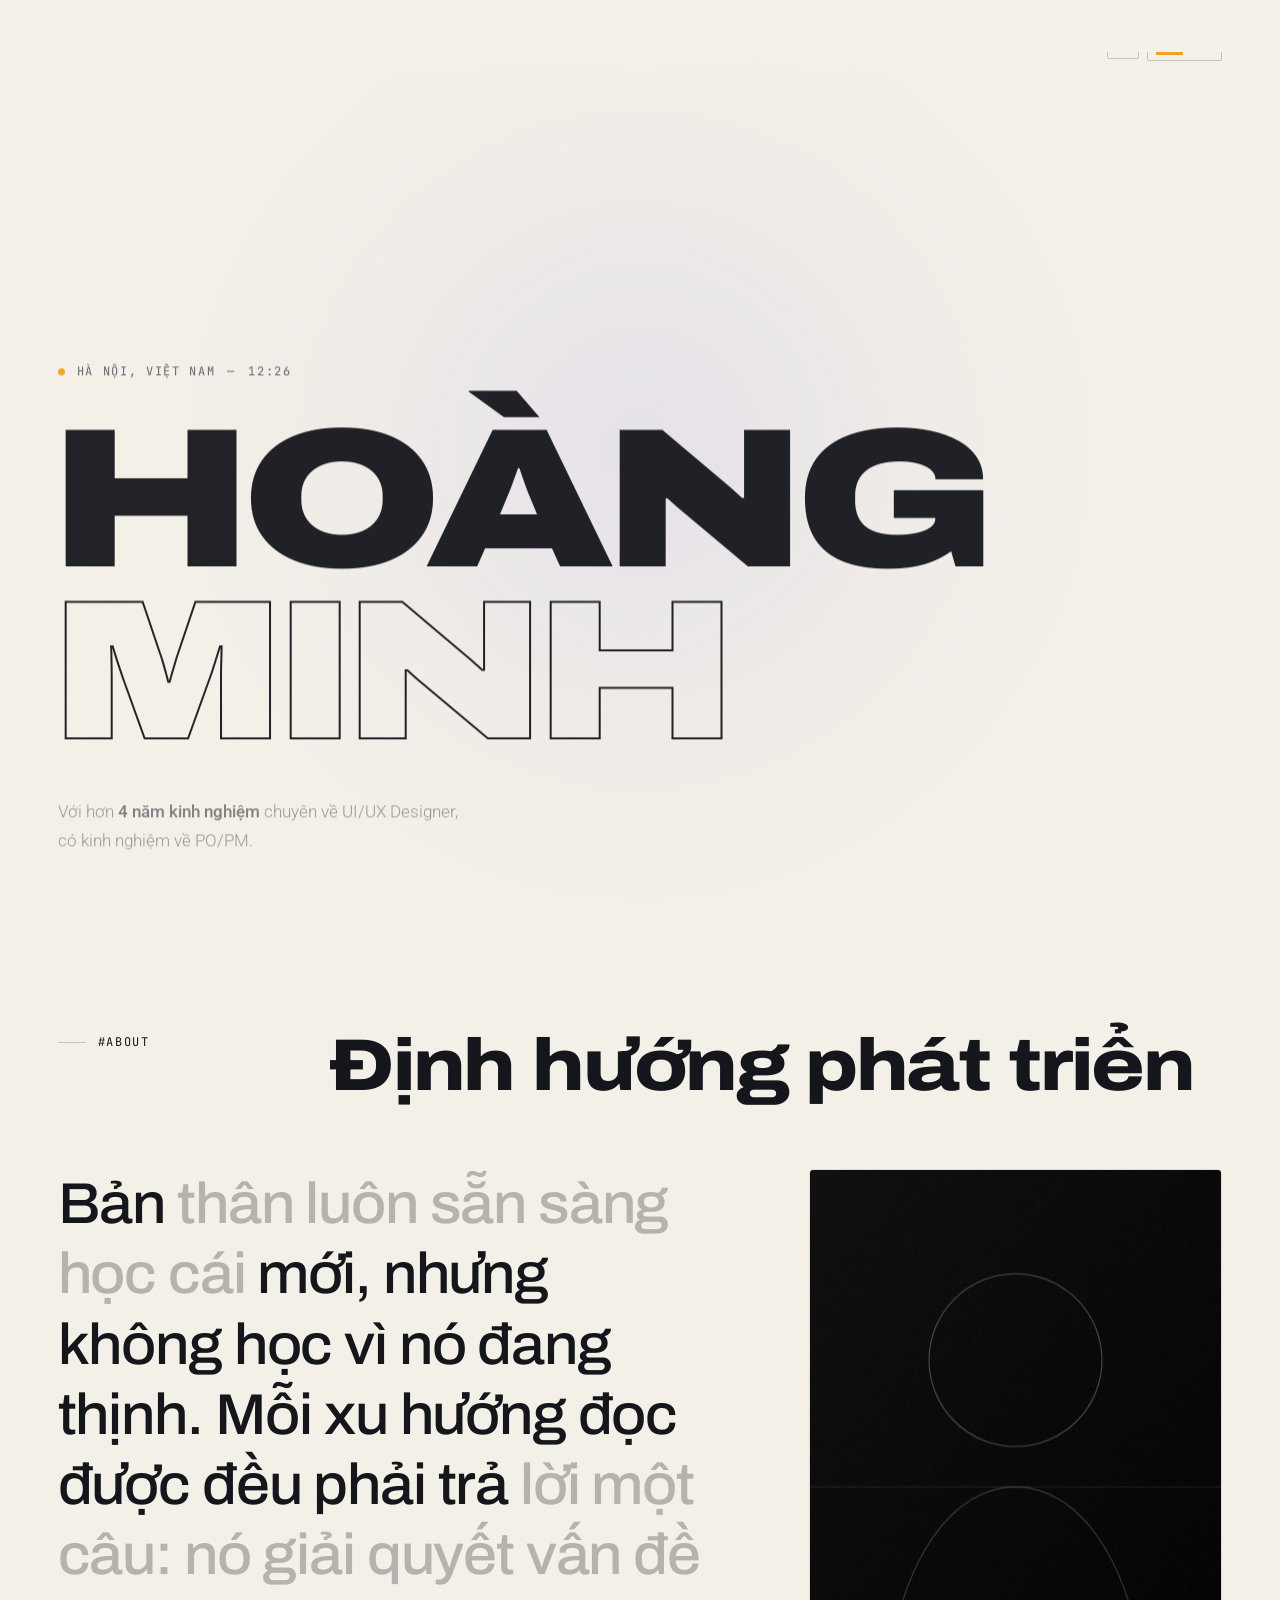
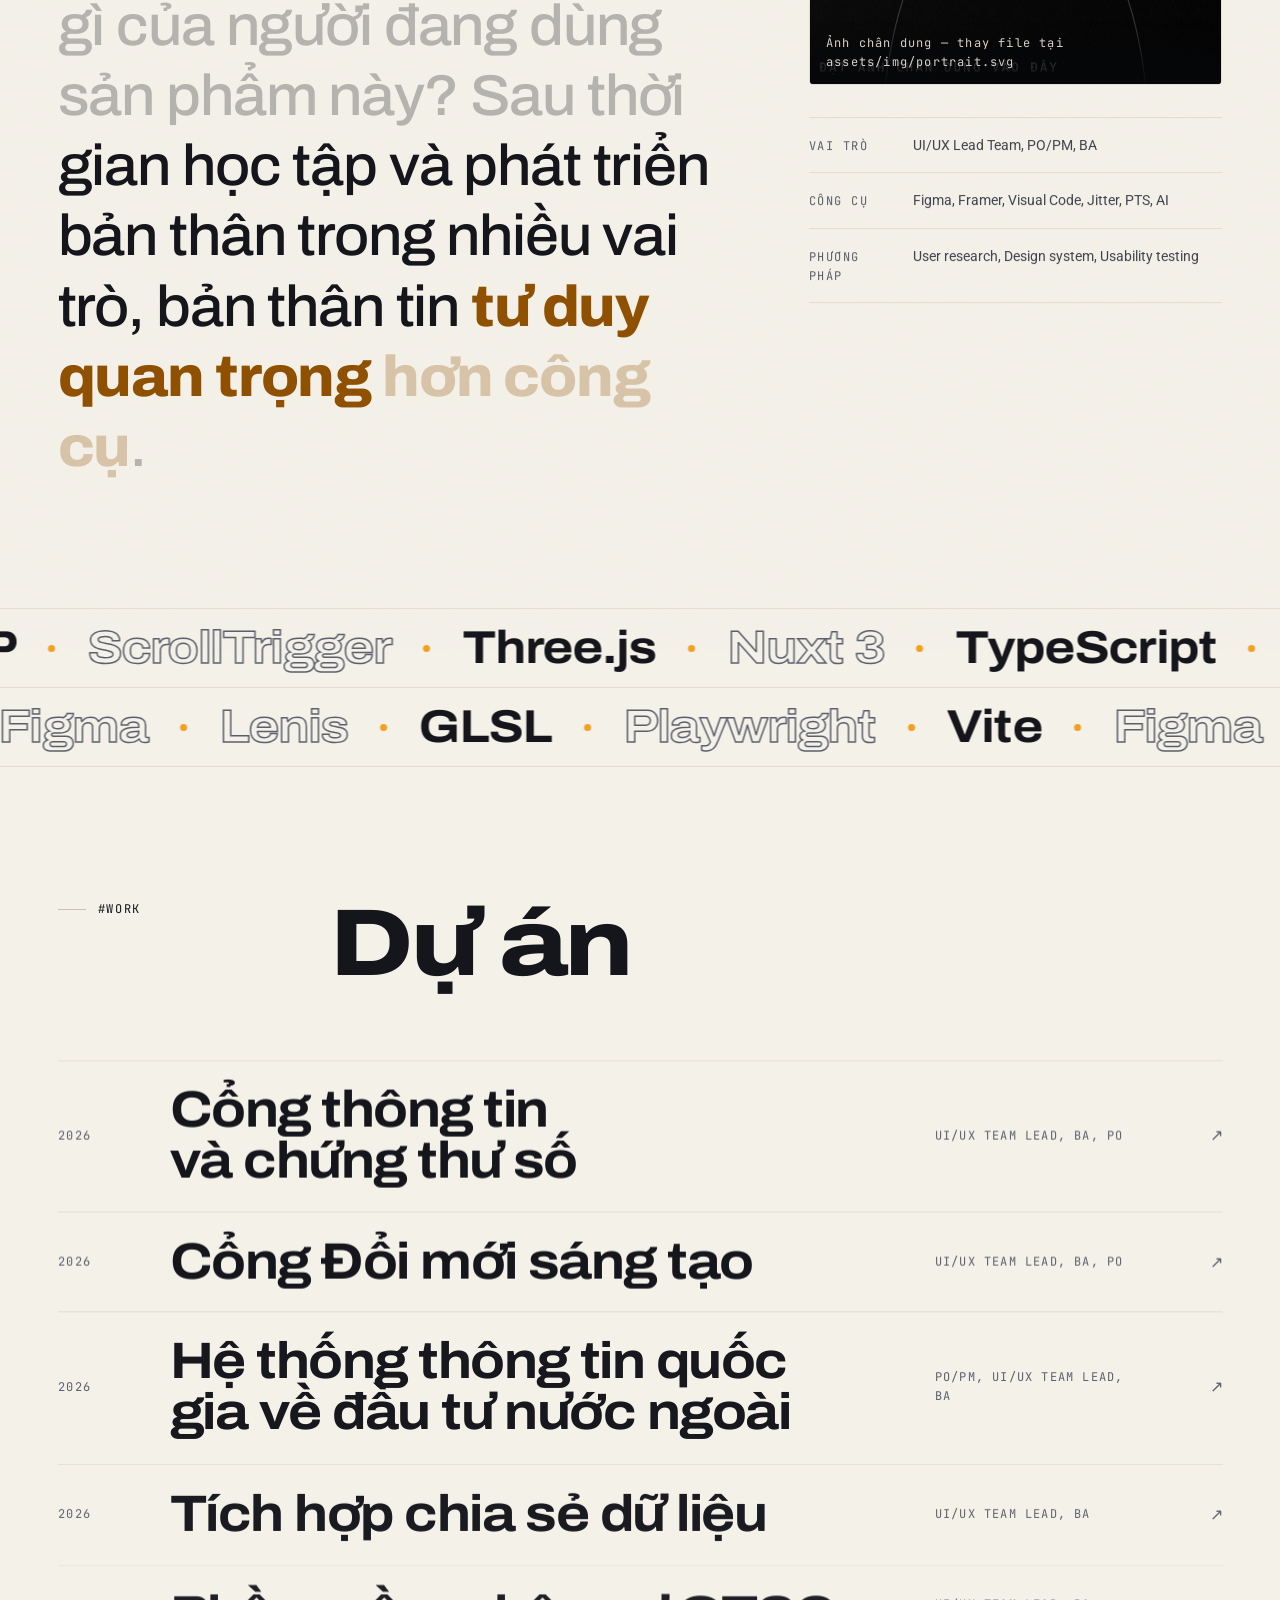
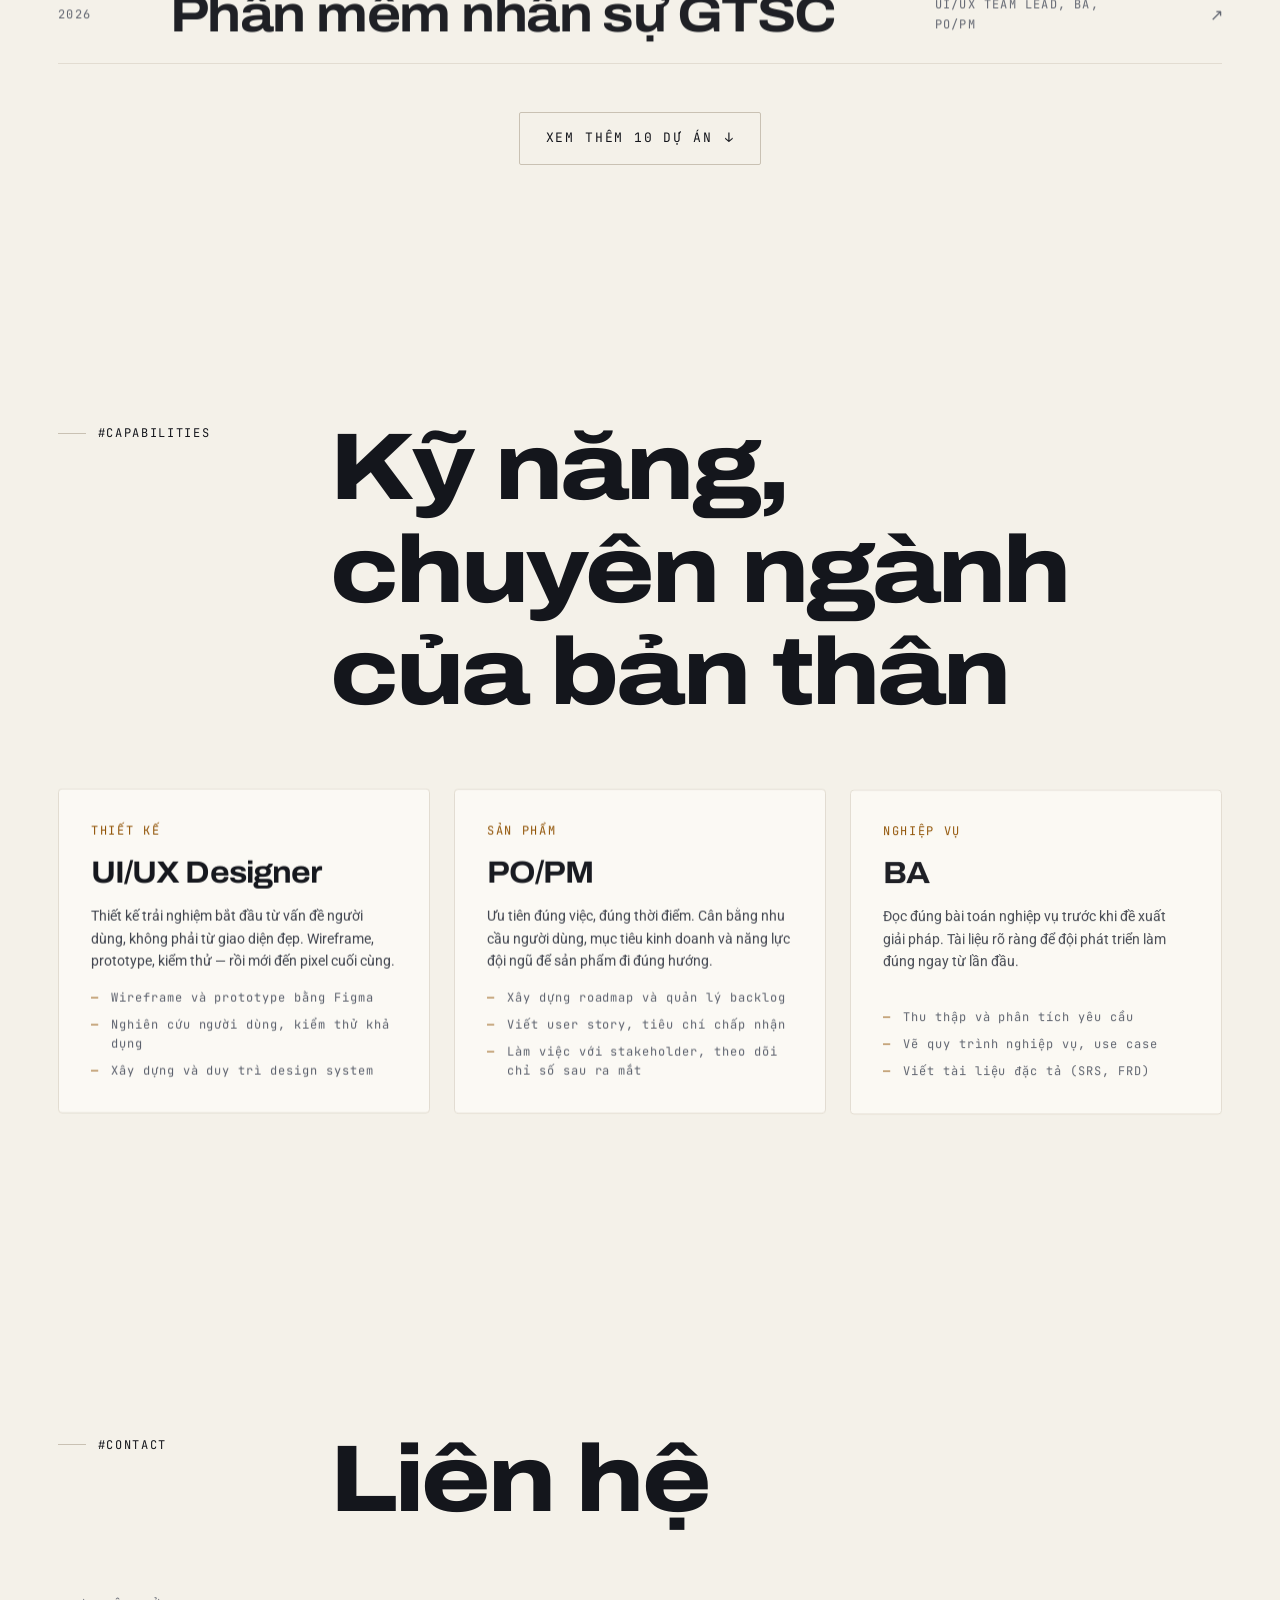
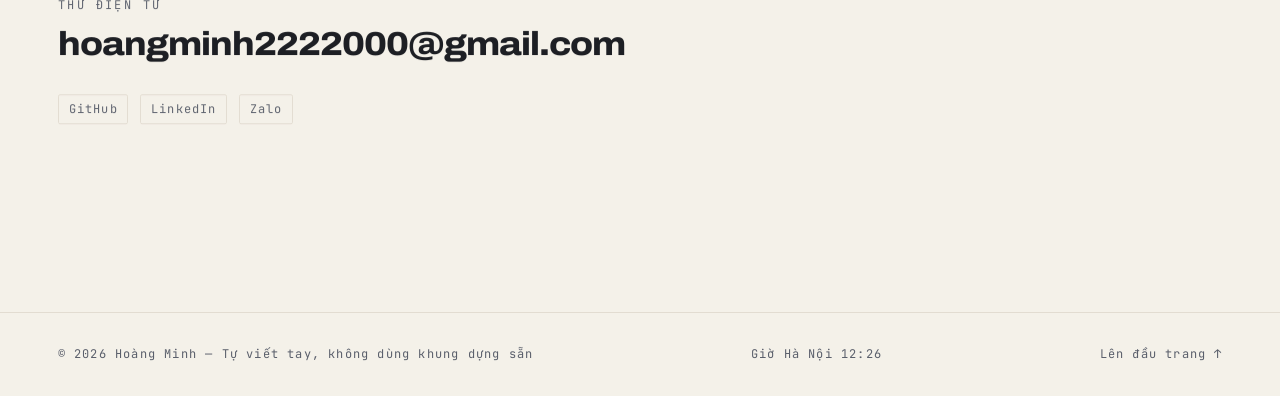
==== index.html @ 8e8d637f "Portfolio tĩnh: HTML, CSS, JS thuần, hai giao diện sáng/tối, VI/EN - Tăng tương phản chữ phụ (cả hai" ====
<!DOCTYPE html>
<html lang="vi" class="no-js">
<head>
<meta charset="utf-8">
<meta name="viewport" content="width=device-width, initial-scale=1">
<title>Hoàng Minh — Lập trình viên giao diện, chuyên chuyển động web</title>
<meta name="description" content="Tôi dựng lại những website từng đoạt giải và bắt chúng giữ 60 khung hình mỗi giây. Hà Nội, làm việc từ xa.">
<meta name="author" content="Hoàng Minh">
<meta name="theme-color" content="#06070a">

<!-- Đặt giao diện TRƯỚC khi trình duyệt vẽ khung hình đầu tiên. Đoạn này phải
     nằm inline trong <head>: để nó xuống cuối <body> cùng các module khác thì
     trang đã kịp vẽ nền đen rồi mới nhảy sang nền sáng, loé một cái rất khó
     chịu. Logic đầy đủ nằm ở js/modules/theme.js, đây chỉ là bản rút gọn. -->
<script>
(function () {
  var theme = "dark";
  try {
    var saved = localStorage.getItem("pf-theme");
    if (saved === "light" || saved === "dark") {
      theme = saved;
    } else if (matchMedia("(prefers-color-scheme: light)").matches) {
      theme = "light";
    }
  } catch (err) { /* ẩn danh hoặc file:// — cứ để tối */ }
  document.documentElement.setAttribute("data-theme", theme);
  var meta = document.querySelector('meta[name="theme-color"]');
  if (meta) meta.setAttribute("content", theme === "light" ? "#f4f1e9" : "#06070a");
})();
</script>

<!-- Thẻ chia sẻ: quyết định trang trông thế nào khi gửi qua Zalo, LinkedIn, Slack -->
<meta property="og:type" content="website">
<meta property="og:title" content="Hoàng Minh — Lập trình viên giao diện">
<meta property="og:description" content="Dựng lại những website từng đoạt giải, rồi bắt chúng giữ 60 khung hình mỗi giây.">
<meta property="og:image" content="assets/img/og-cover.svg">
<meta name="twitter:card" content="summary_large_image">

<link rel="icon" href="data:image/svg+xml,%3Csvg xmlns='http://www.w3.org/2000/svg' viewBox='0 0 32 32'%3E%3Crect width='32' height='32' fill='%2306070a'/%3E%3Ctext x='16' y='23' font-family='Arial' font-size='20' font-weight='bold' fill='%23ffb23a' text-anchor='middle'%3EM%3C/text%3E%3C/svg%3E">

<!-- Font nạp trước CSS để chữ không nhảy dáng giữa chừng -->
<link rel="stylesheet" href="assets/fonts/fonts.css">
<link rel="stylesheet" href="css/tokens.css">
<link rel="stylesheet" href="css/base.css">
<link rel="stylesheet" href="css/layout.css">
<link rel="stylesheet" href="css/components.css">
<link rel="stylesheet" href="css/sections.css">
<link rel="stylesheet" href="css/responsive.css">

<script type="application/ld+json">
{
  "@context": "https://schema.org",
  "@type": "Person",
  "name": "Hoàng Minh",
  "jobTitle": "Frontend Developer",
  "email": "mailto:hoangminh2222000@gmail.com",
  "address": { "@type": "PostalAddress", "addressLocality": "Hà Nội", "addressCountry": "VN" },
  "knowsAbout": ["GSAP", "ScrollTrigger", "WebGL", "Three.js", "Nuxt", "Vue", "Playwright"]
}
</script>
</head>

<body class="is-loading">

<a class="skip-link" href="#main">Bỏ qua phần đầu, tới nội dung chính</a>

<!-- Hạt phim phủ toàn trang, thuần trang trí -->
<div class="grain" aria-hidden="true"></div>

<!-- Màn mở đầu; JS gỡ bỏ khi tải xong -->
<div class="preloader">
  <div class="preloader__name">
    <span>HOÀNG</span>
    <span>MINH</span>
  </div>
  <div class="preloader__count">000</div>
  <div class="preloader__bar"><i></i></div>
</div>

<!-- Màn đen dùng khi chuyển sang trang case study -->
<div class="page-transition" aria-hidden="true"></div>

<!-- Con trỏ tuỳ biến; JS gỡ bỏ trên thiết bị cảm ứng -->
<div class="cursor" aria-hidden="true">
  <div class="cursor__dot"></div>
  <div class="cursor__ring"><span class="cursor__label"></span></div>
</div>

<header class="nav">
  <a class="nav__mark" href="index.html" aria-label="Về đầu trang">HM<b>.</b></a>

  <nav class="nav__links" aria-label="Mục chính">
    <a class="nav__link" href="#work" data-scroll-to="#work" data-i18n="nav.work">Dự án</a>
    <a class="nav__link" href="#about" data-scroll-to="#about" data-i18n="nav.about">Giới thiệu</a>
    <a class="nav__link" href="#capabilities" data-scroll-to="#capabilities" data-i18n="nav.cap">Năng lực</a>
    <a class="nav__link" href="#contact" data-scroll-to="#contact" data-i18n="nav.contact">Liên hệ</a>
  </nav>

  <div class="nav__tools">
    <button class="theme" type="button" data-theme-toggle aria-label="Chuyển sang giao diện sáng" title="Chuyển sang giao diện sáng">
      <svg class="theme__sun" viewBox="0 0 24 24" aria-hidden="true" focusable="false">
        <circle cx="12" cy="12" r="4.2"/>
        <path d="M12 2.4v2.4M12 19.2v2.4M4.2 4.2l1.7 1.7M18.1 18.1l1.7 1.7M2.4 12h2.4M19.2 12h2.4M4.2 19.8l1.7-1.7M18.1 5.9l1.7-1.7"/>
      </svg>
      <svg class="theme__moon" viewBox="0 0 24 24" aria-hidden="true" focusable="false">
        <path d="M20.5 14.4A8.6 8.6 0 0 1 9.6 3.5a8.6 8.6 0 1 0 10.9 10.9z"/>
      </svg>
    </button>

    <div class="lang" role="group" data-i18n-attr="aria-label:nav.langLabel" aria-label="Chọn ngôn ngữ">
      <button class="lang__btn" type="button" data-lang="vi" aria-pressed="true">VI</button>
      <button class="lang__btn" type="button" data-lang="en" aria-pressed="false">EN</button>
    </div>
  </div>
</header>


<main id="main">

  <!-- ====================================================== HERO ====== -->
  <section id="hero" class="hero">
    <div class="hero__glow" aria-hidden="true"></div>

    <div class="shell hero__inner">
      <p class="hero__meta mono">
        <span class="hero__pulse" aria-hidden="true"></span>
        <span data-i18n="hero.where">Hà Nội, Việt Nam</span>
        <span aria-hidden="true">—</span>
        <span data-clock>--:--</span>
      </p>

      <h1 class="hero__title">
        <span class="hero__line"><span data-i18n="hero.name1">HOÀNG</span></span>
        <span class="hero__line"><span class="hero__outline" data-i18n="hero.name2">MINH</span></span>
      </h1>

      <p class="hero__lead lead" data-hero-in data-i18n-html="hero.lead">
        Với hơn <strong>4 năm kinh nghiệm</strong> chuyên về UI/UX Designer, có kinh nghiệm về PO/PM.
      </p>
    </div>
  </section>

  <!-- ===================================================== ABOUT ====== -->
  <section id="about" class="section">
    <div class="shell">
      <div class="section-head">
        <p class="section-head__label mono" data-i18n="about.label">#about</p>
        <div class="section-head__col">
          <h2 class="section-head__title section-head__title--oneline u-wide" data-i18n="about.title">Định hướng phát triển</h2>
        </div>
      </div>

      <div class="about__grid">
        <p class="manifesto" data-i18n-html="about.manifesto">
          Bản thân luôn sẵn sàng học cái mới, nhưng không học vì nó đang thịnh. Mỗi xu hướng đọc được đều phải trả lời một câu: nó giải quyết vấn đề gì của người đang dùng sản phẩm này? Sau thời gian học tập và phát triển bản thân trong nhiều vai trò, bản thân tin <b>tư duy quan trọng hơn công cụ</b>.
        </p>

        <div class="about__aside">
          <figure class="portrait" data-reveal>
            <img src="assets/img/portrait.svg" alt="" width="800" height="1000" loading="lazy">
            <figcaption class="portrait__cap" data-i18n="about.cap">Ảnh chân dung — thay file tại assets/img/portrait.svg</figcaption>
          </figure>

          <div class="notes" data-reveal>
            <div class="notes__row">
              <span class="notes__k" data-i18n="about.k1">Vai trò</span>
              <span class="notes__v" data-i18n="about.v1">UI/UX Lead Team, PO/PM, BA</span>
            </div>
            <div class="notes__row">
              <span class="notes__k" data-i18n="about.k2">Công cụ</span>
              <span class="notes__v" data-i18n="about.v2">Figma, Framer, Visual Code, Jitter, PTS, AI</span>
            </div>
            <div class="notes__row">
              <span class="notes__k" data-i18n="about.k3">Phương pháp</span>
              <span class="notes__v" data-i18n="about.v3">User research, Design system, Usability testing</span>
            </div>
          </div>
        </div>
      </div>
    </div>
  </section>

  <!-- =================================================== MARQUEE ====== -->
  <!-- Tốc độ dải chữ đọc từ vận tốc cuộn: trang tự chứng minh thay vì tự khen -->
  <section id="stack" class="section section--flush" aria-label="Công nghệ sử dụng">
    <div class="marquee">
      <div class="marquee__track" data-dir="right">
        <div class="marquee__group">
          <span class="marquee__item">GSAP</span>
          <span class="marquee__dot"></span>
          <span class="marquee__item marquee__item--ghost">ScrollTrigger</span>
          <span class="marquee__dot"></span>
          <span class="marquee__item">Three.js</span>
          <span class="marquee__dot"></span>
          <span class="marquee__item marquee__item--ghost">Nuxt 3</span>
          <span class="marquee__dot"></span>
          <span class="marquee__item">TypeScript</span>
          <span class="marquee__dot"></span>
        </div>
      </div>
    </div>
    <div class="marquee">
      <div class="marquee__track" data-dir="left">
        <div class="marquee__group">
          <span class="marquee__item marquee__item--ghost">Lenis</span>
          <span class="marquee__dot"></span>
          <span class="marquee__item">GLSL</span>
          <span class="marquee__dot"></span>
          <span class="marquee__item marquee__item--ghost">Playwright</span>
          <span class="marquee__dot"></span>
          <span class="marquee__item">Vite</span>
          <span class="marquee__dot"></span>
          <span class="marquee__item marquee__item--ghost">Figma</span>
          <span class="marquee__dot"></span>
        </div>
      </div>
    </div>
  </section>

  <!-- ====================================================== WORK ====== -->
  <section id="work" class="section work">
    <div class="shell">
      <div class="section-head">
        <p class="section-head__label mono" data-i18n="work.label">#work</p>
        <div>
          <h2 class="section-head__title u-wide" data-i18n="work.title">Dự án</h2>
        </div>
      </div>

      <!-- Các hàng do js/modules/work.js dựng từ js/data/projects.js -->
      <div class="work__list"></div>

      <!-- Nhãn và số đếm do work.js điền, vì chúng phụ thuộc số dự án thật.
           Nút mang thuộc tính hidden sẵn: không có JS thì mọi hàng đều hiện
           và nút này không có việc gì để làm. -->
      <div class="work__actions">
        <button class="btn work__more" type="button" data-magnetic="0.25" aria-expanded="false" hidden>
          <span class="work__more-label"></span>
          <span class="btn__arrow" aria-hidden="true">↓</span>
        </button>
      </div>
    </div>
  </section>

  <!-- Ảnh xem trước bám con trỏ; nằm ngoài luồng bố cục vì dùng position fixed -->
  <div class="work__preview" aria-hidden="true"><img alt="" width="1600" height="1000"></div>

  <!-- ============================================== CAPABILITIES ====== -->
  <section id="capabilities" class="section">
    <div class="shell">
      <div class="section-head">
        <p class="section-head__label mono" data-i18n="cap.label">#capabilities</p>
        <div>
          <h2 class="section-head__title u-wide" data-i18n="cap.title">Kỹ năng, chuyên ngành của bản thân</h2>
        </div>
      </div>

      <div class="grid grid--3">
        <article class="cap" data-reveal>
          <p class="cap__k" data-i18n="cap.k1">Thiết kế</p>
          <h3 class="cap__title" data-i18n="cap.t1">UI/UX Designer</h3>
          <p class="cap__body" data-i18n="cap.b1">Thiết kế trải nghiệm bắt đầu từ vấn đề người dùng, không phải từ giao diện đẹp. Wireframe, prototype, kiểm thử — rồi mới đến pixel cuối cùng.</p>
          <ul class="cap__list">
            <li data-i18n="cap.l1a">Wireframe và prototype bằng Figma</li>
            <li data-i18n="cap.l1b">Nghiên cứu người dùng, kiểm thử khả dụng</li>
            <li data-i18n="cap.l1c">Xây dựng và duy trì design system</li>
          </ul>
        </article>

        <article class="cap" data-reveal>
          <p class="cap__k" data-i18n="cap.k2">Sản phẩm</p>
          <h3 class="cap__title" data-i18n="cap.t2">PO/PM</h3>
          <p class="cap__body" data-i18n="cap.b2">Ưu tiên đúng việc, đúng thời điểm. Cân bằng nhu cầu người dùng, mục tiêu kinh doanh và năng lực đội ngũ để sản phẩm đi đúng hướng.</p>
          <ul class="cap__list">
            <li data-i18n="cap.l2a">Xây dựng roadmap và quản lý backlog</li>
            <li data-i18n="cap.l2b">Viết user story, tiêu chí chấp nhận</li>
            <li data-i18n="cap.l2c">Làm việc với stakeholder, theo dõi chỉ số sau ra mắt</li>
          </ul>
        </article>

        <article class="cap" data-reveal>
          <p class="cap__k" data-i18n="cap.k3">Nghiệp vụ</p>
          <h3 class="cap__title" data-i18n="cap.t3">BA</h3>
          <p class="cap__body" data-i18n="cap.b3">Đọc đúng bài toán nghiệp vụ trước khi đề xuất giải pháp. Tài liệu rõ ràng để đội phát triển làm đúng ngay từ lần đầu.</p>
          <ul class="cap__list">
            <li data-i18n="cap.l3a">Thu thập và phân tích yêu cầu</li>
            <li data-i18n="cap.l3b">Vẽ quy trình nghiệp vụ, use case</li>
            <li data-i18n="cap.l3c">Viết tài liệu đặc tả (SRS, FRD)</li>
          </ul>
        </article>
      </div>
    </div>
  </section>

  <!-- =================================================== CONTACT ====== -->
  <section id="contact" class="section section--tall">
    <div class="shell">
      <div class="section-head">
        <p class="section-head__label mono" data-i18n="contact.label">#contact</p>
        <div>
          <h2 class="section-head__title u-wide" data-i18n="contact.title">Liên hệ</h2>
        </div>
      </div>

      <div class="contact__info" data-reveal>
        <p class="eyebrow" data-i18n="contact.mailLabel">Thư điện tử</p>
        <a class="contact__mail" href="mailto:hoangminh2222000@gmail.com" data-cursor="copy">hoangminh2222000@gmail.com</a>

        <div class="contact__socials">
          <a class="tag" href="https://github.com/" target="_blank" rel="noopener noreferrer">GitHub</a>
          <a class="tag" href="https://www.linkedin.com/" target="_blank" rel="noopener noreferrer">LinkedIn</a>
          <a class="tag" href="https://zalo.me/" target="_blank" rel="noopener noreferrer">Zalo</a>
        </div>
      </div>
    </div>
  </section>

</main>

<footer class="footer">
  <div class="shell footer__grid">
    <span>© 2026 Hoàng Minh — <span data-i18n="footer.rights">Tự viết tay, không dùng khung dựng sẵn</span></span>
    <span><span data-i18n="footer.clock">Giờ Hà Nội</span> <span data-clock>--:--</span></span>
    <a class="footer__top" href="#hero" data-scroll-to="#hero">
      <span data-i18n="footer.top">Lên đầu trang</span>
      <span aria-hidden="true">↑</span>
    </a>
  </div>
</footer>

<!-- Thư viện, bản tải về local nên trang chạy được khi không có mạng -->
<script src="vendor/gsap.min.js"></script>
<script src="vendor/ScrollTrigger.min.js"></script>
<script src="vendor/SplitText.min.js"></script>
<script src="vendor/ScrollToPlugin.min.js"></script>
<script src="vendor/lenis.min.js"></script>

<!-- Dữ liệu: sửa nội dung trang ở hai file này -->
<script src="js/data/i18n.js"></script>
<script src="js/data/projects.js"></script>

<!-- Module: mỗi file một việc, tự gắn vào window.PF.modules -->
<script src="js/modules/i18n.js"></script>
<script src="js/modules/theme.js"></script>
<script src="js/modules/smooth-scroll.js"></script>
<script src="js/modules/preloader.js"></script>
<script src="js/modules/cursor.js"></script>
<script src="js/modules/nav.js"></script>
<script src="js/modules/hero.js"></script>
<script src="js/modules/work.js"></script>
<script src="js/modules/marquee.js"></script>
<script src="js/modules/reveal.js"></script>
<script src="js/modules/contact.js"></script>
<script src="js/modules/transition.js"></script>

<script src="js/main.js"></script>
</body>
</html>
---- assets/fonts/fonts.css ----
/* Tu sinh tu Google Fonts - tai ve local de trang chay duoc offline.
   Chi giu subset latin va vietnamese. */

@font-face {
  font-family: 'Archivo';
  font-style: normal;
  font-weight: 100 900;
  font-stretch: 62% 125%;
  font-display: swap;
  src: url(./archivo-normal-100_900-vietnamese.woff2) format('woff2');
  unicode-range: U+0102-0103, U+0110-0111, U+0128-0129, U+0168-0169, U+01A0-01A1, U+01AF-01B0, U+0300-0301, U+0303-0304, U+0308-0309, U+0323, U+0329, U+1EA0-1EF9, U+20AB;
}

@font-face {
  font-family: 'Archivo';
  font-style: normal;
  font-weight: 100 900;
  font-stretch: 62% 125%;
  font-display: swap;
  src: url(./archivo-normal-100_900-latin.woff2) format('woff2');
  unicode-range: U+0000-00FF, U+0131, U+0152-0153, U+02BB-02BC, U+02C6, U+02DA, U+02DC, U+0304, U+0308, U+0329, U+2000-206F, U+20AC, U+2122, U+2191, U+2193, U+2212, U+2215, U+FEFF, U+FFFD;
}

@font-face {
  font-family: 'JetBrains Mono';
  font-style: normal;
  font-weight: 400;
  font-display: swap;
  src: url(./jetbrains-mono-normal-400-vietnamese.woff2) format('woff2');
  unicode-range: U+0102-0103, U+0110-0111, U+0128-0129, U+0168-0169, U+01A0-01A1, U+01AF-01B0, U+0300-0301, U+0303-0304, U+0308-0309, U+0323, U+0329, U+1EA0-1EF9, U+20AB;
}

@font-face {
  font-family: 'JetBrains Mono';
  font-style: normal;
  font-weight: 400;
  font-display: swap;
  src: url(./jetbrains-mono-normal-400-latin.woff2) format('woff2');
  unicode-range: U+0000-00FF, U+0131, U+0152-0153, U+02BB-02BC, U+02C6, U+02DA, U+02DC, U+0304, U+0308, U+0329, U+2000-206F, U+20AC, U+2122, U+2191, U+2193, U+2212, U+2215, U+FEFF, U+FFFD;
}

@font-face {
  font-family: 'JetBrains Mono';
  font-style: normal;
  font-weight: 500;
  font-display: swap;
  src: url(./jetbrains-mono-normal-500-vietnamese.woff2) format('woff2');
  unicode-range: U+0102-0103, U+0110-0111, U+0128-0129, U+0168-0169, U+01A0-01A1, U+01AF-01B0, U+0300-0301, U+0303-0304, U+0308-0309, U+0323, U+0329, U+1EA0-1EF9, U+20AB;
}

@font-face {
  font-family: 'JetBrains Mono';
  font-style: normal;
  font-weight: 500;
  font-display: swap;
  src: url(./jetbrains-mono-normal-500-latin.woff2) format('woff2');
  unicode-range: U+0000-00FF, U+0131, U+0152-0153, U+02BB-02BC, U+02C6, U+02DA, U+02DC, U+0304, U+0308, U+0329, U+2000-206F, U+20AC, U+2122, U+2191, U+2193, U+2212, U+2215, U+FEFF, U+FFFD;
}

@font-face {
  font-family: 'Roboto';
  font-style: normal;
  font-weight: 100 900;
  font-stretch: 100%;
  font-display: swap;
  src: url(./roboto-normal-100_900-vietnamese.woff2) format('woff2');
  unicode-range: U+0102-0103, U+0110-0111, U+0128-0129, U+0168-0169, U+01A0-01A1, U+01AF-01B0, U+0300-0301, U+0303-0304, U+0308-0309, U+0323, U+0329, U+1EA0-1EF9, U+20AB;
}

@font-face {
  font-family: 'Roboto';
  font-style: normal;
  font-weight: 100 900;
  font-stretch: 100%;
  font-display: swap;
  src: url(./roboto-normal-100_900-latin.woff2) format('woff2');
  unicode-range: U+0000-00FF, U+0131, U+0152-0153, U+02BB-02BC, U+02C6, U+02DA, U+02DC, U+0304, U+0308, U+0329, U+2000-206F, U+20AC, U+2122, U+2191, U+2193, U+2212, U+2215, U+FEFF, U+FFFD;
}
---- css/tokens.css ----
/* ==========================================================================
   tokens.css — Toàn bộ biến thiết kế. Muốn đổi tông cả trang thì sửa ở đây.

   Trang có hai giao diện, chọn bằng thuộc tính data-theme trên thẻ <html>:

     data-theme="dark"   "đèn cao áp trong đêm" — nền đen xanh, chữ trắng ngà
                         như phim nhựa, điểm nhấn vàng natri của đèn đường.
     data-theme="light"  "giấy in ban ngày" — nền giấy ngả ấm, chữ đen xanh,
                         điểm nhấn vàng cháy đủ tối để đọc được trên nền sáng.

   Quy ước đặt tên, cứ theo đúng thì đổi giao diện không phải sờ vào file khác:

     --bg --surface           nền trang, nền khối nổi
     --fg --fg-muted --fg-faint   ba bậc chữ
     --accent                 vàng ĐỌC ĐƯỢC: chữ, viền mảnh, outline focus
     --accent-solid           vàng RỰC: dùng làm nền mảng, chấm, thanh chạy
     --on-accent              màu chữ nằm TRÊN nền --accent-solid
     --border --border-strong đường kẻ

   Đừng dùng thẳng các biến bảng màu thô (--ink, --bone, --sodium…) ở file
   khác: chúng chỉ tồn tại cho giao diện tối, sang giao diện sáng là sai màu.
   ========================================================================== */

:root {
  /* --- Bảng màu thô, giao diện tối --------------------------------------- */
  --ink:        #06070a;   /* nền chính, đen ngả xanh */
  --ink-raise:  #0c0e13;   /* khối nổi lên: thẻ, panel */
  --ink-line:   #191d27;   /* đường kẻ, viền */

  --bone:       #efebe2;   /* chữ chính, trắng ngà ấm */
  --bone-dim:   #a8a49c;   /* chữ phụ */
  --steel:      #8b94a4;   /* chữ mờ, nhãn, metadata (≥6:1 trên nền tối) */

  --sodium:     #ffb23a;   /* vàng đèn cao áp: link, hover, số liệu sống */
  --sodium-dim: #6b4a17;   /* vàng tắt: viền, nền nhạt của điểm nhấn */
  --night:      #3b2bff;   /* chàm: chỉ dùng cho quầng sáng, không dùng cho chữ */

  /* --- Ngữ nghĩa (giao diện tối là mặc định) ----------------------------- */
  --bg:            var(--ink);
  --surface:       var(--ink-raise);
  --fg:            var(--bone);
  --fg-muted:      var(--bone-dim);
  --fg-faint:      var(--steel);
  --accent:        var(--sodium);
  --accent-solid:  var(--sodium);
  --on-accent:     var(--ink);
  --border:        var(--ink-line);
  --border-strong: #2a303d;

  /* Màu pha sẵn — nơi cần alpha nên không lồng var() vào rgba() được */
  --glow-near:   rgba(59, 43, 255, 0.28);   /* tâm quầng sáng sau hero */
  --glow-far:    rgba(59, 43, 255, 0.08);   /* rìa quầng sáng */
  /* Dải mờ và chữ chú thích nằm ĐÈ LÊN ẢNH, không nằm trên nền trang. Ảnh
     thì tối sáng thế nào là chuyện của ảnh, không đổi theo giao diện — nên
     hai biến này cố tình giữ nguyên ở cả hai bên. Cho chúng lật theo giao
     diện sáng là chữ đen trên ảnh tối, không đọc được. */
  --photo-scrim: rgba(6, 7, 10, 0.92);
  --photo-fg:    #d5d1c9;
  --accent-wash: rgba(255, 178, 58, 0.09);  /* vệt sáng quét qua hàng dự án */
  --pulse-ring:  rgba(255, 178, 58, 0.55);  /* vòng sóng của chấm nhịp */

  /* Con trỏ tuỳ biến trộn màu kiểu difference nên luôn dùng màu sáng:
     trên nền tối nó ra trắng, trên nền giấy nó ra đen. Đổi theo giao diện
     là mất luôn độ tương phản ở một trong hai bên. */
  --cursor-ink: #efebe2;

  --grain-opacity: 0.045;  /* hạt phim: nền tối chịu được nhiều hạt hơn */

  /* --- Chữ -------------------------------------------------------------- */
  --font-display: 'Archivo', 'Arial Narrow', Impact, sans-serif;
  --font-body:    'Roboto', -apple-system, 'Segoe UI', Arial, sans-serif;
  --font-mono:    'JetBrains Mono', 'Cascadia Mono', Consolas, monospace;

  /* Thang chữ — clamp để không cần media query cho cỡ chữ */
  --t-hero:  clamp(3.5rem, 15.5vw, 15rem);
  --t-xxl:   clamp(2.6rem, 7.4vw, 6.5rem);
  --t-xl:    clamp(2rem, 4.6vw, 3.6rem);
  --t-lg:    clamp(1.4rem, 2.4vw, 2rem);
  --t-md:    clamp(1.05rem, 1.35vw, 1.25rem);
  --t-base:  1rem;
  --t-sm:    0.875rem;
  --t-xs:    0.8125rem;
  --t-mono:  0.75rem;      /* cỡ chữ của nhãn kỹ thuật và chữ mono nhỏ (tối thiểu 12px) */

  /* --- Nhịp khoảng cách ------------------------------------------------- */
  --sp-1:  0.25rem;
  --sp-2:  0.5rem;
  --sp-3:  0.75rem;
  --sp-4:  1rem;
  --sp-6:  1.5rem;
  --sp-8:  2rem;
  --sp-12: 3rem;
  --sp-16: 4rem;
  --sp-24: 6rem;
  --sp-32: 8rem;
  --section-y: clamp(6rem, 14vh, 11rem);   /* khoảng thở dọc giữa các section */

  /* --- Bố cục ----------------------------------------------------------- */
  --page-x:   clamp(1.25rem, 4.5vw, 4.5rem);
  --max-w:    100rem;
  --radius:   2px;                          /* gần như vuông — chất kỹ thuật */
  --radius-lg: 4px;

  /* --- Chuyển động ------------------------------------------------------ */
  --ease-out:  cubic-bezier(0.16, 1, 0.3, 1);      /* expo.out — dùng nhiều nhất */
  --ease-io:   cubic-bezier(0.76, 0, 0.24, 1);     /* vào/ra đối xứng */
  --dur-fast:  0.25s;
  --dur-base:  0.55s;
  --dur-slow:  1.1s;

  /* --- Lớp chồng -------------------------------------------------------- */
  --z-grain:      1;
  --z-content:    2;
  --z-nav:        50;
  --z-cursor:     90;
  --z-transition: 95;
  --z-preloader:  100;

  color-scheme: dark;
}

/* ==========================================================================
   Giao diện sáng. Chỉ ghi đè lớp ngữ nghĩa — bảng màu thô ở trên giữ nguyên
   để những chỗ cố tình cần màu của ban đêm (con trỏ) vẫn lấy được.
   ========================================================================== */
:root[data-theme="light"] {
  --bg:            #f4f1e9;   /* giấy ngả ấm, không phải trắng tinh */
  --surface:       #fbf9f4;   /* khối nổi lên sáng hơn nền một bậc */
  --fg:            #14161c;   /* đen ngả xanh, cùng họ với --ink */
  --fg-muted:      #3f434d;
  --fg-faint:      #5a5f6b;   /* ≥5:1 trên --bg và --surface */
  --accent:        #8f5000;   /* vàng cháy — 5.5:1 trên nền giấy, đọc được */
  --accent-solid:  #f2a01e;   /* vàng rực, chỉ làm nền chứ không làm chữ */
  --on-accent:     #0a0c11;
  --border:        #e2dcd1;
  --border-strong: #c9c1b3;

  --glow-near:   rgba(59, 43, 255, 0.075);
  --glow-far:    rgba(59, 43, 255, 0.022);
  --accent-wash: rgba(242, 160, 30, 0.16);
  --pulse-ring:  rgba(242, 160, 30, 0.50);

  --grain-opacity: 0.026;     /* hạt tối trên giấy lộ rõ hơn, phải bớt đi */

  color-scheme: light;
}

/* Thanh nav trộn màu kiểu difference để chữ tự đảo khi trôi qua khối sáng.
   Trên nền giấy phép trừ đó kéo chữ đen về xám nhạt, mất luôn độ tương phản
   — nên giao diện sáng dùng chồng màu bình thường.

   Bỏ phép trừ thì mất luôn thứ nó đang gánh: nav trong suốt, chữ của section
   cuộn lên đè thẳng vào chữ nav, hai lớp chữ chồng nhau đọc không ra. Trả lại
   bằng một dải nền mờ dần từ màu giấy xuống trong suốt — nội dung chui xuống
   dưới thì nhoè đi thay vì đâm xuyên qua. */
:root[data-theme="light"] .nav {
  mix-blend-mode: normal;
  background: linear-gradient(to bottom, var(--bg) 42%, transparent);
}

/* Lúc bấm đổi giao diện: cho màu chạy sang nhau trong khoảng 0.3 giây rồi
   gỡ class ra. Để transition thường trực trên * thì mọi lần hover, mọi lần
   ScrollTrigger đổi màu đều phải đi qua bộ nội suy — trả giá cả phiên chỉ
   để đẹp một cái chớp mắt. */
html.is-theming,
html.is-theming *,
html.is-theming *::before,
html.is-theming *::after {
  transition: background-color 0.3s var(--ease-out),
              border-color 0.3s var(--ease-out),
              color 0.3s var(--ease-out),
              fill 0.3s var(--ease-out) !important;
}

/* Người dùng bật "giảm chuyển động" — rút mọi thời lượng về gần 0.
   JS đọc thêm cờ này qua matchMedia để tắt hẳn scrub và pin. */
@media (prefers-reduced-motion: reduce) {
  :root {
    --dur-fast: 0.01s;
    --dur-base: 0.01s;
    --dur-slow: 0.01s;
  }
  html.is-theming,
  html.is-theming *,
  html.is-theming *::before,
  html.is-theming *::after { transition: none !important; }
}
---- css/base.css ----
/* ==========================================================================
   base.css — reset, nạp font, kiểu chữ nền tảng, lớp phủ hạt phim.
   ========================================================================== */

/* Font được nạp bằng thẻ <link> trong HTML (assets/fonts/fonts.css) chứ không
   dùng @import ở đây — @import xếp hàng thêm một vòng request, làm chậm lần
   vẽ đầu tiên. */

/* --- Reset ---------------------------------------------------------------- */
*,
*::before,
*::after { box-sizing: border-box; }

* { margin: 0; padding: 0; }

html {
  -webkit-text-size-adjust: 100%;
  scroll-behavior: auto;          /* Lenis lo phần cuộn mượt, không dùng smooth của trình duyệt */
}

body {
  background: var(--bg);
  color: var(--fg);
  font-family: var(--font-body);
  font-size: var(--t-base);
  font-weight: 400;
  line-height: 1.6;
  -webkit-font-smoothing: antialiased;
  -moz-osx-font-smoothing: grayscale;
  overflow-x: hidden;
  min-height: 100vh;
}

img, picture, video, canvas, svg { display: block; max-width: 100%; }
input, button, textarea, select { font: inherit; color: inherit; }
button { background: none; border: 0; cursor: pointer; }
a { color: inherit; text-decoration: none; }
ul, ol { list-style: none; }

/* --- Kiểu chữ ------------------------------------------------------------- */
h1, h2, h3, h4 {
  font-family: var(--font-display);
  font-weight: 800;
  line-height: 0.92;
  letter-spacing: -0.03em;
  text-wrap: balance;
}

/* Archivo là font biến thiên: trục wdth kéo chữ rộng ra như tít phim.
   Chỉ dùng cho tiêu đề lớn, chữ nhỏ mà giãn rộng sẽ khó đọc. */
.u-wide  { font-stretch: 118%; }
.u-wider { font-stretch: 125%; }

p { text-wrap: pretty; }

.mono {
  font-family: var(--font-mono);
  font-size: var(--t-mono);
  font-weight: 400;
  letter-spacing: 0.14em;
  text-transform: uppercase;
  line-height: 1.4;
}

.eyebrow {
  font-family: var(--font-mono);
  font-size: var(--t-mono);
  letter-spacing: 0.2em;
  text-transform: uppercase;
  color: var(--fg-faint);
}

.lead {
  font-size: var(--t-md);
  line-height: 1.65;
  color: var(--fg-muted);
  font-weight: 300;
}

::selection { background: var(--accent-solid); color: var(--on-accent); }

/* --- Bàn phím ------------------------------------------------------------- */
:focus-visible {
  outline: 2px solid var(--accent);
  outline-offset: 3px;
  border-radius: var(--radius);
}
:focus:not(:focus-visible) { outline: none; }

.skip-link {
  position: fixed;
  top: var(--sp-4);
  left: var(--sp-4);
  z-index: 200;
  padding: var(--sp-3) var(--sp-4);
  background: var(--accent-solid);
  color: var(--on-accent);
  font-family: var(--font-mono);
  font-size: var(--t-xs);
  text-transform: uppercase;
  letter-spacing: 0.1em;
  transform: translateY(-200%);
  transition: transform var(--dur-fast) var(--ease-out);
}
.skip-link:focus { transform: translateY(0); }

/* Chỉ đọc bằng trình đọc màn hình */
.sr-only {
  position: absolute;
  width: 1px; height: 1px;
  padding: 0; margin: -1px;
  overflow: hidden;
  clip: rect(0 0 0 0);
  white-space: nowrap;
  border: 0;
}

/* --- Hạt phim ------------------------------------------------------------- */
/* Lớp nhiễu tĩnh phủ toàn trang. Ảnh SVG nhúng sẵn nên không tốn request,
   animation dịch chuyển tạo cảm giác phim nhựa đang chạy. */
.grain {
  position: fixed;
  inset: -150%;
  z-index: var(--z-grain);
  pointer-events: none;
  opacity: var(--grain-opacity);
  background-image: url("data:image/svg+xml,%3Csvg xmlns='http://www.w3.org/2000/svg' width='140' height='140'%3E%3Cfilter id='n'%3E%3CfeTurbulence type='fractalNoise' baseFrequency='0.85' numOctaves='3' stitchTiles='stitch'/%3E%3C/filter%3E%3Crect width='140' height='140' filter='url(%23n)'/%3E%3C/svg%3E");
  animation: grain-shift 0.7s steps(3) infinite;
  will-change: transform;
}

@keyframes grain-shift {
  0%   { transform: translate(0, 0); }
  33%  { transform: translate(-2%, 1.5%); }
  66%  { transform: translate(1.5%, -1%); }
  100% { transform: translate(0, 0); }
}

@media (prefers-reduced-motion: reduce) {
  .grain { animation: none; }
}

/* --- Trạng thái tải ------------------------------------------------------- */
/* Khoá cuộn khi preloader còn chạy. JS gỡ class này khi xong. */
body.is-loading { overflow: hidden; height: 100vh; }
---- css/layout.css ----
/* ==========================================================================
   layout.css — khung trang: container, lưới, nhịp giữa các section.
   Không đặt màu hay kiểu chữ ở đây, chỉ lo vị trí và khoảng cách.
   ========================================================================== */

.shell {
  width: 100%;
  max-width: var(--max-w);
  margin-inline: auto;
  padding-inline: var(--page-x);
}

/* Section chuẩn: khoảng thở dọc thống nhất.
   Mọi ngoại lệ dùng .section--flush / .section--tall thay vì ghi đè rời rạc,
   tránh việc padding của section và của thẻ con triệt tiêu nhau. */
.section {
  position: relative;
  z-index: var(--z-content);
  padding-block: var(--section-y);
}
.section--flush { padding-block: 0; }
.section--tall  { padding-block: calc(var(--section-y) * 1.5); }
.section--full  { min-height: 100svh; display: flex; flex-direction: column; }

/* Đầu mỗi section: nhãn kỹ thuật bên trái, tiêu đề bên phải.
   Nhãn dùng đúng id của section (#work, #about…) — nó cho biết vị trí thật
   trong tài liệu chứ không phải số thứ tự trang trí. */
.section-head {
  display: grid;
  grid-template-columns: minmax(0, 1fr);
  gap: var(--sp-6);
  margin-bottom: var(--sp-16);
}
@media (min-width: 62rem) {
  .section-head {
    grid-template-columns: 14rem minmax(0, 1fr);
    gap: var(--sp-12);
    align-items: start;
  }
}

.section-head__label {
  display: flex;
  align-items: center;
  gap: var(--sp-3);
  padding-top: var(--sp-2);
}
.section-head__label::before {
  content: '';
  width: 1.75rem;
  height: 1px;
  background: var(--border-strong);
  flex: none;
}

/* line-height 1.08: tiêu đề tiếng Việt có dấu chồng (ế, ặ, ữ) — 0.92 làm dấu
   của dòng dưới chạm thân chữ dòng trên khi tiêu đề xuống dòng. */
.section-head__title { font-size: var(--t-xxl); line-height: 1.08; }
.section-head__note  { margin-top: var(--sp-6); max-width: 46ch; }

/* Tiêu đề buộc nằm gọn một dòng. text-wrap: balance ở base.css bẻ tiêu đề dài
   thành hai dòng cho cân; khi không muốn thế thì thay vì hạ cỡ chữ cứng, cho
   cỡ chữ co theo bề ngang cột chứa — như vậy một dòng giữ được ở mọi khổ màn
   hình chứ không chỉ ở khổ mình vừa nhìn.
   8.2cqi: chuỗi dài nhất đo được rộng ~11.8em với Archivo 800 / wdth 118%,
   100 / 11.8 ≈ 8.4, bớt xuống 8.2 lấy khoảng hở phòng sai số font. */
.section-head__col { container-type: inline-size; }
.section-head__title--oneline {
  white-space: nowrap;
  font-size: min(var(--t-xxl), 8.2cqi);
}

/* --- Lưới dùng lại ------------------------------------------------------- */
.grid {
  display: grid;
  gap: var(--sp-6);
}
.grid--2 { grid-template-columns: repeat(auto-fit, minmax(min(100%, 22rem), 1fr)); }
.grid--3 { grid-template-columns: repeat(auto-fit, minmax(min(100%, 17rem), 1fr)); }

/* Cột nội dung hẹp cho đoạn văn dài */
.measure    { max-width: 58ch; }
.measure-sm { max-width: 42ch; }

/* Đường kẻ ngang mảnh, dùng ngăn các khối */
.rule {
  height: 1px;
  background: var(--border);
  border: 0;
}

.stack-v {
  display: flex;
  flex-direction: column;
  gap: var(--sp-4);
}
.row {
  display: flex;
  align-items: center;
  gap: var(--sp-4);
  flex-wrap: wrap;
}
.row--between { justify-content: space-between; }
---- css/components.css ----
/* ==========================================================================
   components.css — những mảnh dùng lại nhiều nơi: nav, con trỏ, nút, thẻ,
   marquee, form, màn chuyển trang.
   ========================================================================== */

/* --------------------------------------------------------------------------
   1. Preloader — đếm phần trăm rồi kéo màn đen lên
   -------------------------------------------------------------------------- */
.preloader {
  position: fixed;
  inset: 0;
  z-index: var(--z-preloader);
  background: var(--bg);
  display: flex;
  align-items: flex-end;
  justify-content: space-between;
  padding: var(--page-x);
  gap: var(--sp-6);
}
.preloader__name {
  font-family: var(--font-display);
  font-stretch: 118%;
  font-weight: 800;
  font-size: clamp(1.5rem, 4vw, 2.75rem);
  line-height: 1;
  letter-spacing: -0.02em;
  overflow: hidden;          /* để chữ trượt lên từ dưới mép */
}
.preloader__name span { display: block; }
.preloader__count {
  font-family: var(--font-mono);
  font-size: clamp(3rem, 14vw, 9rem);
  font-weight: 500;
  line-height: 0.8;
  color: var(--accent);
  letter-spacing: -0.04em;
  font-variant-numeric: tabular-nums;
}
.preloader__bar {
  position: absolute;
  left: var(--page-x);
  right: var(--page-x);
  bottom: calc(var(--page-x) - 1px);
  height: 1px;
  background: var(--border-strong);
}
.preloader__bar i {
  display: block;
  height: 100%;
  background: var(--accent-solid);
  transform: scaleX(0);
  transform-origin: left center;
}

/* --------------------------------------------------------------------------
   2. Thanh điều hướng
   -------------------------------------------------------------------------- */
.nav {
  position: fixed;
  top: 0;
  left: 0;
  right: 0;
  z-index: var(--z-nav);
  display: flex;
  align-items: center;
  justify-content: space-between;
  gap: var(--sp-4);
  padding: var(--sp-6) var(--page-x);
  mix-blend-mode: difference;   /* chữ tự đảo màu khi trôi qua khối sáng */
  pointer-events: none;
  transform: translateY(0);
  transition: transform var(--dur-base) var(--ease-io);
}
.nav > * { pointer-events: auto; }

/* Cuộn xuống thì nav trượt lên khỏi màn hình, cuộn ngược lại thì nó quay về.
   Một thanh nav dán cứng trên nền tối, lại trộn màu difference, sẽ đè lên
   chữ của mọi section nó bay qua. */
.nav.is-hidden { transform: translateY(-115%); }

.nav__mark {
  font-family: var(--font-display);
  font-weight: 800;
  font-stretch: 118%;
  font-size: 1.05rem;
  letter-spacing: -0.01em;
  line-height: 1;
}
.nav__mark b { color: var(--accent); font-weight: inherit; }

.nav__links {
  display: none;
  align-items: center;
  gap: var(--sp-8);
}
@media (min-width: 56rem) { .nav__links { display: flex; } }

.nav__link {
  position: relative;
  font-family: var(--font-mono);
  font-size: var(--t-mono);
  letter-spacing: 0.16em;
  text-transform: uppercase;
  color: var(--fg-muted);
  padding-block: var(--sp-1);
  transition: color var(--dur-fast) var(--ease-out);
}
.nav__link::after {
  content: '';
  position: absolute;
  left: 0;
  bottom: 0;
  width: 100%;
  height: 1px;
  background: currentColor;
  transform: scaleX(0);
  transform-origin: right center;
  transition: transform var(--dur-base) var(--ease-out);
}
.nav__link:hover,
.nav__link.is-current { color: var(--fg); }
.nav__link:hover::after,
.nav__link.is-current::after { transform: scaleX(1); transform-origin: left center; }

/* Nút đổi ngôn ngữ */
.lang {
  display: flex;
  align-items: center;
  gap: var(--sp-1);
  font-family: var(--font-mono);
  font-size: var(--t-mono);
  letter-spacing: 0.12em;
  border: 1px solid var(--border-strong);
  border-radius: var(--radius);
  padding: 0.35rem 0.5rem;
}
.lang__btn {
  padding: 0.15rem 0.4rem;
  color: var(--fg-faint);
  border-radius: 1px;
  transition: color var(--dur-fast), background var(--dur-fast);
}
.lang__btn[aria-pressed="true"] { background: var(--accent-solid); color: var(--on-accent); }
.lang__btn:hover:not([aria-pressed="true"]) { color: var(--fg); }

/* Nút đổi giao diện sáng/tối — đứng cạnh nút ngôn ngữ, cùng một khung */
.theme {
  display: grid;
  place-items: center;
  width: 2rem;
  height: 2rem;
  border: 1px solid var(--border-strong);
  border-radius: var(--radius);
  color: var(--fg-faint);
  transition: color var(--dur-fast), border-color var(--dur-fast);
}
.theme:hover { color: var(--accent); border-color: var(--accent); }
.theme svg {
  width: 15px;
  height: 15px;
  fill: none;
  stroke: currentColor;
  stroke-width: 1.6;
  stroke-linecap: round;
  stroke-linejoin: round;
  /* Hai biểu tượng nằm chồng lên cùng một ô lưới, chỉ một cái hiện */
  grid-area: 1 / 1;
  transition: transform var(--dur-base) var(--ease-out), opacity var(--dur-fast);
}
/* Hiện biểu tượng của thứ SẼ chuyển sang, không phải thứ đang dùng:
   đang tối thì thấy mặt trời, bấm vào là sáng. */
.theme__moon { opacity: 0; transform: rotate(-90deg) scale(0.5); }
:root[data-theme="light"] .theme__sun  { opacity: 0; transform: rotate(90deg) scale(0.5); }
:root[data-theme="light"] .theme__moon { opacity: 1; transform: none; }

/* Cụm điều khiển bên phải thanh nav */
.nav__tools { display: flex; align-items: center; gap: var(--sp-2); }

/* --------------------------------------------------------------------------
   3. Con trỏ tuỳ biến
   -------------------------------------------------------------------------- */
.cursor {
  position: fixed;
  top: 0;
  left: 0;
  z-index: var(--z-cursor);
  pointer-events: none;
  mix-blend-mode: difference;
  will-change: transform;
}
.cursor__dot {
  position: absolute;
  width: 6px;
  height: 6px;
  margin: -3px 0 0 -3px;
  border-radius: 50%;
  background: var(--cursor-ink);
}
.cursor__ring {
  position: absolute;
  width: 34px;
  height: 34px;
  margin: -17px 0 0 -17px;
  border: 1px solid var(--cursor-ink);
  border-radius: 50%;
  display: grid;
  place-items: center;
  font-family: var(--font-mono);
  font-size: 8px;
  letter-spacing: 0.12em;
  text-transform: uppercase;
  color: var(--cursor-ink);
}
.cursor__label { opacity: 0; }
/* Chỉ hiện con trỏ tuỳ biến trên thiết bị thật sự có chuột */
@media (hover: none), (pointer: coarse) { .cursor { display: none; } }

/* --------------------------------------------------------------------------
   4. Nút
   -------------------------------------------------------------------------- */
.btn {
  position: relative;
  display: inline-flex;
  align-items: center;
  gap: var(--sp-3);
  padding: 0.95rem 1.6rem;
  border: 1px solid var(--border-strong);
  border-radius: var(--radius);
  font-family: var(--font-mono);
  font-size: var(--t-xs);
  letter-spacing: 0.14em;
  text-transform: uppercase;
  overflow: hidden;
  transition: color var(--dur-fast) var(--ease-out), border-color var(--dur-fast);
  isolation: isolate;
}
/* Nền màu trượt lên từ đáy khi rê chuột */
.btn::before {
  content: '';
  position: absolute;
  inset: 0;
  z-index: -1;
  background: var(--accent-solid);
  transform: translateY(101%);
  transition: transform var(--dur-base) var(--ease-io);
}
.btn:hover { color: var(--on-accent); border-color: var(--accent-solid); }
.btn:hover::before { transform: translateY(0); }
.btn__arrow { transition: transform var(--dur-base) var(--ease-out); }
.btn:hover .btn__arrow { transform: translateX(4px); }

.btn--solid { background: var(--accent-solid); color: var(--on-accent); border-color: var(--accent-solid); }
.btn--solid::before { background: var(--fg); }
.btn--solid:hover { color: var(--bg); border-color: var(--fg); }

/* --------------------------------------------------------------------------
   5. Thẻ nhãn kỹ thuật
   -------------------------------------------------------------------------- */
.tag {
  display: inline-block;
  padding: 0.28rem 0.6rem;
  border: 1px solid var(--border);
  border-radius: var(--radius);
  font-family: var(--font-mono);
  font-size: var(--t-mono);
  letter-spacing: 0.1em;
  color: var(--fg-faint);
  white-space: nowrap;
}
.tag-list { display: flex; flex-wrap: wrap; gap: var(--sp-2); }

/* --------------------------------------------------------------------------
   6. Marquee — tốc độ do JS điều khiển theo vận tốc cuộn
   -------------------------------------------------------------------------- */
.marquee {
  position: relative;
  overflow: hidden;
  padding-block: var(--sp-4);
  border-block: 1px solid var(--border);
  user-select: none;
}
.marquee + .marquee { border-top: 0; }
.marquee__track {
  display: flex;
  width: max-content;
  will-change: transform;
}
.marquee__group {
  display: flex;
  align-items: center;
  gap: var(--sp-8);
  padding-right: var(--sp-8);
  flex: none;
}
.marquee__item {
  font-family: var(--font-display);
  font-stretch: 112%;
  font-weight: 700;
  font-size: clamp(1.5rem, 3.6vw, 3rem);
  line-height: 1;
  letter-spacing: -0.02em;
  color: var(--fg);
  white-space: nowrap;
}
.marquee__item--ghost {
  color: transparent;
  -webkit-text-stroke: 1.5px var(--fg-faint);
}
.marquee__dot {
  width: 7px;
  height: 7px;
  border-radius: 50%;
  background: var(--accent-solid);
  flex: none;
}

/* --------------------------------------------------------------------------
   8. Màn chuyển trang
   -------------------------------------------------------------------------- */
.page-transition {
  position: fixed;
  inset: 0;
  z-index: var(--z-transition);
  background: var(--bg);
  transform: scaleY(0);
  transform-origin: bottom center;
  pointer-events: none;
}

[data-reveal] { will-change: transform, opacity; }
---- css/sections.css ----
/* ==========================================================================
   sections.css — kiểu dáng riêng của từng section, theo đúng thứ tự xuất
   hiện trong index.html, rồi tới trang case study project.html.
   ========================================================================== */

/* --------------------------------------------------------------------------
   HERO — tấm tít mở màn
   -------------------------------------------------------------------------- */
.hero {
  position: relative;
  min-height: 100svh;
  display: flex;
  flex-direction: column;
  justify-content: flex-end;
  padding-block: var(--sp-32) var(--sp-8);
  overflow: hidden;
}
/* Trên màn rộng, hero là một tấm poster chiếm trọn khung nhìn — 2rem dưới đáy
   đọc ra chật so với nhịp dọc của các section còn lại. Đây thuần tuý là khoảng
   thở; muốn chữ sát đáy hơn thì xoá hẳn khối này. */
@media (min-width: 62rem) {
  .hero { padding-bottom: var(--sp-16); }
}

/* Quầng sáng chàm bám theo con trỏ. Chỉ là nền, không bao giờ chạm vào chữ. */
.hero__glow {
  position: absolute;
  top: 50%;
  left: 50%;
  width: min(90vw, 60rem);
  aspect-ratio: 1;
  transform: translate(-50%, -50%);
  background: radial-gradient(
    circle at center,
    var(--glow-near) 0%,
    var(--glow-far) 38%,
    transparent 68%
  );
  filter: blur(30px);
  pointer-events: none;
  z-index: 0;
}

.hero__inner { position: relative; z-index: 2; }

.hero__meta {
  display: flex;
  align-items: center;
  gap: var(--sp-3);
  margin-bottom: var(--sp-8);
  color: var(--fg-faint);
}
.hero__pulse {
  width: 7px;
  height: 7px;
  border-radius: 50%;
  background: var(--accent-solid);
  animation: pulse 2.4s ease-out infinite;
  flex: none;
}
@keyframes pulse {
  0%   { box-shadow: 0 0 0 0 var(--pulse-ring); }
  70%  { box-shadow: 0 0 0 11px transparent; }
  100% { box-shadow: 0 0 0 0 transparent; }
}
@media (prefers-reduced-motion: reduce) { .hero__pulse { animation: none; } }

.hero__title {
  font-size: var(--t-hero);
  font-weight: 900;
  font-stretch: 125%;
  line-height: 0.86;
  letter-spacing: -0.045em;
  text-transform: uppercase;
  margin-bottom: var(--sp-8);
  /* Kéo trái một chút cho mép chữ H thẳng hàng quang học với dòng nhãn và
     logo phía trên — chữ hoa Archivo có khoảng đệm trái khá rộng. */
  margin-left: -0.035em;
}
/* Mỗi dòng nằm trong một hộp cắt, để chữ trượt lên từ dưới mép khi vào trang.

   padding-top cộng margin-top âm là chỗ then chốt cho tiếng Việt: overflow
   cắt ở mép hộp đệm, mà dấu của chữ hoa (Ồ, Ệ, Ẫ) nhô cao hơn thân chữ. Không
   chừa khoảng này thì "HOÀNG" hiện ra thành "HOANG" và người xem chỉ thấy
   một lỗi chính tả. */
.hero__line {
  display: block;
  overflow: hidden;
  padding-top: 0.22em;
  margin-top: -0.22em;
}
.hero__line > span { display: block; }
/* Dòng thứ hai chỉ có viền, không có ruột. Kiểu này đặt trên chính thẻ span
   con của .hero__line chứ không bọc thêm thẻ em: hero.js tìm các dòng bằng
   selector ".hero__line > span", thêm một lớp thẻ vào giữa là dòng đó rơi
   khỏi phép chọn và mất luôn hiệu ứng vào trang. */
.hero__outline {
  color: transparent;
  -webkit-text-stroke: clamp(1px, 0.18vw, 2px) var(--fg);
}

.hero__lead { max-width: 46ch; }
.hero__lead strong { color: var(--fg); font-weight: 500; }

/* --------------------------------------------------------------------------
   ABOUT — đoạn tuyên ngôn sáng dần theo thao tác cuộn
   -------------------------------------------------------------------------- */
.about__grid { display: grid; gap: var(--sp-16); }
@media (min-width: 68rem) {
  .about__grid { grid-template-columns: minmax(0, 1.35fr) minmax(0, 0.85fr); gap: var(--sp-24); }
}

/* Mỗi từ bắt đầu ở màu mờ; ScrollTrigger kéo dần về màu chữ chính.
   Đọc tới đâu, sáng tới đó. */
.manifesto {
  font-family: var(--font-display);
  font-stretch: 105%;
  font-weight: 500;
  font-size: var(--t-xl);
  line-height: 1.22;
  letter-spacing: -0.02em;
  color: var(--fg-faint);
}
.manifesto b { font-weight: 800; color: var(--accent); }

.about__aside { display: flex; flex-direction: column; gap: var(--sp-8); }

.portrait {
  position: relative;
  aspect-ratio: 4 / 5;
  overflow: hidden;
  border: 1px solid var(--border);
  border-radius: var(--radius-lg);
  background: var(--surface);
}
.portrait img {
  width: 100%;
  height: 112%;                 /* dư chiều cao để còn chỗ trôi thị sai */
  object-fit: cover;
  filter: grayscale(1) contrast(1.08);
  transition: filter var(--dur-slow) var(--ease-out);
  will-change: transform;
}
.portrait:hover img { filter: grayscale(0) contrast(1); }
.portrait__cap {
  position: absolute;
  left: 0;
  right: 0;
  bottom: 0;
  padding: var(--sp-3) var(--sp-4);
  background: linear-gradient(to top, var(--photo-scrim), transparent);
  font-family: var(--font-mono);
  font-size: var(--t-mono);
  letter-spacing: 0.1em;
  color: var(--photo-fg);
}

/* Sổ tay ghi chép — mỗi dòng một mẩu sự thật ngắn */
.notes { display: flex; flex-direction: column; }
.notes__row {
  display: grid;
  grid-template-columns: 5.5rem minmax(0, 1fr);
  gap: var(--sp-4);
  padding-block: var(--sp-4);
  border-top: 1px solid var(--border);
  align-items: baseline;
}
.notes__row:last-child { border-bottom: 1px solid var(--border); }
.notes__k {
  font-family: var(--font-mono);
  font-size: var(--t-mono);
  letter-spacing: 0.12em;
  text-transform: uppercase;
  color: var(--fg-faint);
}
.notes__v { font-size: var(--t-sm); color: var(--fg-muted); }

/* --------------------------------------------------------------------------
   WORK — danh sách dự án, ảnh bám con trỏ
   -------------------------------------------------------------------------- */
.work { position: relative; }
.work__list {
  position: relative;
  z-index: 2;
  border-bottom: 1px solid var(--border);
}

/* Các hàng vượt quá số hiển thị ban đầu. JS gắn class này lúc dựng danh sách;
   không có JS thì class không tồn tại và mọi hàng đều hiện.

   Viết gộp hai class lên cùng một phần tử để tăng độ đặc hiệu. Nếu chỉ viết
   .work__row--more thì nó ngang cơ với .work__row, và vì .work__row nằm bên
   dưới trong file nên luật display:grid của nó thắng — mọi hàng hiện hết. */
.work__row.work__row--more { display: none; }
.work__list.is-expanded .work__row.work__row--more { display: grid; }

.work__actions {
  display: flex;
  justify-content: center;
  padding-top: var(--sp-12);
}
.work__more[hidden] { display: none; }
.work__more-num {
  color: var(--accent);
  transition: color var(--dur-fast) var(--ease-out);
}
.btn:hover .work__more-num { color: inherit; }

.work__row {
  position: relative;
  display: grid;
  grid-template-columns: minmax(0, 1fr);
  gap: var(--sp-2);
  padding-block: var(--sp-8);
  border-top: 1px solid var(--border);
  transition: border-color var(--dur-base) var(--ease-out);
}
/* Đường kẻ đáy đặt ở khung chứa chứ không ở hàng cuối. Hàng cuối cùng có thể
   đang bị ẩn sau nút "Xem thêm", khi đó :last-child trỏ vào một hàng vô hình
   và danh sách mất hẳn cạnh dưới. */
@media (min-width: 62rem) {
  .work__row {
    grid-template-columns: 5rem minmax(0, 1fr) 13rem 3rem;
    gap: var(--sp-8);
    align-items: center;
    padding-block: var(--sp-6);
  }
}

/* Vệt sáng quét ngang khi rê chuột — nằm dưới chữ */
.work__row::before {
  content: '';
  position: absolute;
  inset: 0 calc(var(--page-x) * -0.5);
  background: linear-gradient(90deg, var(--accent-wash), transparent 62%);
  opacity: 0;
  transition: opacity var(--dur-base) var(--ease-out);
  pointer-events: none;
}
.work__row:hover::before { opacity: 1; }
.work__row:hover { border-color: var(--border-strong); }

.work__year {
  font-family: var(--font-mono);
  font-size: var(--t-mono);
  letter-spacing: 0.12em;
  color: var(--fg-faint);
}
.work__title {
  font-family: var(--font-display);
  font-stretch: 112%;
  font-weight: 700;
  font-size: clamp(1.75rem, 4vw, 3.4rem);
  line-height: 1;
  letter-spacing: -0.03em;
  color: var(--fg);
  transition: color var(--dur-base) var(--ease-out),
              transform var(--dur-base) var(--ease-out);
}
.work__row:hover .work__title { color: var(--accent); }
@media (min-width: 62rem) {
  .work__row:hover .work__title { transform: translateX(var(--sp-4)); }
}
.work__role {
  font-family: var(--font-mono);
  font-size: var(--t-mono);
  letter-spacing: 0.1em;
  text-transform: uppercase;
  color: var(--fg-faint);
}
.work__go {
  font-family: var(--font-mono);
  font-size: 1rem;
  color: var(--fg-faint);
  justify-self: end;
  transition: transform var(--dur-base) var(--ease-out), color var(--dur-base);
}
.work__row:hover .work__go { color: var(--accent); transform: translate(4px, -4px); }

/* Cả hàng là một liên kết phủ kín, giữ ngữ nghĩa mà không lồng thẻ */
.work__link { position: absolute; inset: 0; z-index: 3; }
.work__link:focus-visible { outline-offset: -4px; }

/* Ảnh xem trước bám con trỏ, chỉ có trên máy có chuột.

   Ảnh nguồn giờ là ảnh mockup đã tách nền (xem leadImage() trong
   js/modules/work.js) — phần lớn khung hình của nó trong suốt, chỉ có cái
   máy nổi giữa. Khung này lại là position: fixed, trôi tự do phía TRÊN nội
   dung trang chứ không nằm trong dòng chảy như .case__shot, nên phải tự
   mang nền + viền riêng — không thì phần trong suốt của ảnh để lộ thẳng chữ
   và ảnh của mục đang cuộn bên dưới, trông như một lỗi hiển thị. */
.work__preview {
  position: fixed;
  top: 0;
  left: 0;
  width: 21rem;
  aspect-ratio: 4 / 3;
  z-index: 20;
  pointer-events: none;
  opacity: 0;
  overflow: hidden;
  border: 1px solid var(--border);
  border-radius: var(--radius-lg);
  background: var(--surface);
  will-change: transform;
}
.work__preview img { width: 100%; height: 100%; object-fit: cover; }
@media (hover: none), (pointer: coarse), (max-width: 61.99rem) {
  .work__preview { display: none; }
}

/* --------------------------------------------------------------------------
   CAPABILITIES — ba việc thật sự làm được
   -------------------------------------------------------------------------- */
.cap {
  position: relative;
  padding: var(--sp-8);
  border: 1px solid var(--border);
  border-radius: var(--radius-lg);
  background: var(--surface);
  display: flex;
  flex-direction: column;
  gap: var(--sp-4);
  overflow: hidden;
  transition: border-color var(--dur-base) var(--ease-out),
              transform var(--dur-base) var(--ease-out);
}
.cap:hover { border-color: var(--border-strong); transform: translateY(-4px); }
.cap__k {
  font-family: var(--font-mono);
  font-size: var(--t-mono);
  letter-spacing: 0.14em;
  text-transform: uppercase;
  color: var(--accent);
}
.cap__title {
  font-size: var(--t-lg);
  font-weight: 700;
  font-stretch: 108%;
  line-height: 1.05;
}
.cap__body { font-size: var(--t-sm); color: var(--fg-muted); }
.cap__list { display: flex; flex-direction: column; gap: var(--sp-2); margin-top: auto; }
.cap__list li {
  display: flex;
  gap: var(--sp-3);
  font-family: var(--font-mono);
  font-size: var(--t-mono);
  letter-spacing: 0.08em;
  color: var(--fg-faint);
}
.cap__list li::before { content: '—'; color: var(--accent); }

/* --------------------------------------------------------------------------
   CONTACT
   -------------------------------------------------------------------------- */
.contact__mail {
  position: relative;
  display: inline-block;
  font-family: var(--font-display);
  font-weight: 800;
  font-stretch: 110%;
  /* Cỡ chữ chọn để một địa chỉ thư dài vẫn nằm gọn một dòng trên màn hình
     máy tính. To hơn nữa thì nó vỡ dòng ngay giữa tên tài khoản, và một địa
     chỉ thư bị cắt đôi thì trông như lỗi chứ không như thiết kế. */
  font-size: clamp(1.1rem, 2.6vw, 2.25rem);
  line-height: 1.05;
  letter-spacing: -0.03em;
  overflow-wrap: anywhere;
  margin-block: var(--sp-3) var(--sp-8);
  transition: color var(--dur-base) var(--ease-out);
}
.contact__mail::after {
  content: '';
  position: absolute;
  left: 0;
  bottom: -0.12em;
  width: 100%;
  height: 2px;
  background: var(--accent-solid);
  transform: scaleX(0);
  transform-origin: right center;
  transition: transform var(--dur-base) var(--ease-io);
}
.contact__mail:hover { color: var(--accent); }
.contact__mail:hover::after { transform: scaleX(1); transform-origin: left center; }

.contact__socials { display: flex; flex-wrap: wrap; gap: var(--sp-3); }

/* --------------------------------------------------------------------------
   FOOTER
   -------------------------------------------------------------------------- */
.footer {
  position: relative;
  z-index: var(--z-content);
  border-top: 1px solid var(--border);
  padding-block: var(--sp-8);
}
.footer__grid {
  display: flex;
  flex-wrap: wrap;
  gap: var(--sp-6);
  justify-content: space-between;
  align-items: center;
  font-family: var(--font-mono);
  font-size: var(--t-mono);
  letter-spacing: 0.1em;
  color: var(--fg-faint);
}
.footer__top {
  display: inline-flex;
  align-items: center;
  gap: var(--sp-2);
  transition: color var(--dur-fast);
}
.footer__top:hover { color: var(--accent); }

/* --------------------------------------------------------------------------
   PROJECT.HTML — trang case study
   -------------------------------------------------------------------------- */
.case__hero {
  padding-block: calc(var(--sp-32) + var(--sp-8)) var(--sp-16);
  border-bottom: 1px solid var(--border);
}
.case__title {
  font-size: var(--t-xxl);
  font-weight: 900;
  font-stretch: 122%;
  text-transform: uppercase;
  letter-spacing: -0.04em;
  margin-block: var(--sp-4) var(--sp-8);
}
.case__facts {
  display: grid;
  gap: var(--sp-6);
  grid-template-columns: repeat(auto-fit, minmax(min(100%, 10rem), 1fr));
  padding-top: var(--sp-8);
  border-top: 1px solid var(--border);
}
.case__fact { display: flex; flex-direction: column; gap: var(--sp-2); }
.case__fact b { font-size: var(--t-md); font-weight: 500; color: var(--fg); }

.case__cover {
  aspect-ratio: 16 / 9;
  overflow: hidden;
  border-radius: var(--radius-lg);
  border: 1px solid var(--border);
  margin-block: var(--sp-16);
}
.case__cover img { width: 100%; height: 100%; object-fit: cover; }

/* Bộ nhiều ảnh cho một dự án (trường `gallery` trong projects.js). Ảnh đầu ăn
   trọn chiều ngang, những ảnh sau chia đôi hàng dưới.

   Ảnh để CAO TỰ NHIÊN, không ép tỉ lệ và không object-fit: đây là ảnh chụp
   thiết bị có nền riêng, cắt cạnh nào cũng là cắt vào bố cục của chính bức
   ảnh. Đổi lại, ảnh trong cùng một bộ nên cùng tỉ lệ, nếu không hàng dưới sẽ
   so le. */
.case__shots {
  display: grid;
  gap: var(--sp-4);
  grid-template-columns: repeat(2, 1fr);
  margin-block: var(--sp-16);
}

/* Bề rộng ô tính theo HƯỚNG của ảnh, không theo vị trí trong mảng. Bộ ảnh có
   thể trộn ảnh chụp màn hình điện thoại (9:16) với mockup máy tính (4:3) —
   nhét cả hai vào ô rộng bằng nhau thì hoặc cái điện thoại cao lênh khênh,
   hoặc cái màn hình bé đến mức không đọc nổi chữ trong ảnh. */
.case__shot       { grid-column: span 2; }   /* ảnh ngang: trọn hàng */
.case__shot--lead { grid-column: span 2; }
.case__shot--tall { grid-column: span 1; }   /* ảnh dọc: hai cái một hàng */

@media (min-width: 56rem) {
  .case__shots      { grid-template-columns: repeat(6, 1fr); }
  .case__shot       { grid-column: span 3; }   /* ngang: hai cái một hàng */
  .case__shot--lead { grid-column: span 6; }   /* ảnh dẫn: trọn chiều ngang */
  .case__shot--tall { grid-column: span 2; }   /* dọc: ba cái một hàng */
}

.case__shot {
  overflow: hidden;
  border: 1px solid var(--border);
  border-radius: var(--radius-lg);
  background: var(--surface);
}
.case__shot img { display: block; width: 100%; height: auto; }

/* Ảnh đã tách nền thì gỡ luôn khung. Giữ viền với nền khối ở đây là nhốt cái
   máy vừa được thả ra vào đúng một cái hộp khác — mất sạch ý nghĩa của việc
   tách nền. Class gắn theo TỪNG ảnh, vì một bộ có thể trộn ảnh đã tách nền với
   ảnh chụp còn nguyên phông (xem renderCover trong js/modules/case.js). */
.case__shot--cutout {
  border: 0;
  border-radius: 0;
  background: none;
}

.case__body { display: grid; gap: var(--sp-12); }
@media (min-width: 68rem) {
  .case__body { grid-template-columns: 12rem minmax(0, 1fr); gap: var(--sp-16); }
}
.case__block { display: grid; gap: var(--sp-4); }
.case__block h2 { font-size: var(--t-lg); font-stretch: 108%; }
.case__block p { color: var(--fg-muted); max-width: 62ch; }

/* Danh sách đầu việc trong khối "Công việc". base.css đã tắt list-style của
   mọi ul, nên dấu đầu dòng phải tự vẽ — và vẽ tay thì lấy luôn được vàng natri
   của trang thay vì chấm tròn mặc định xám xịt của trình duyệt.

   top: 0.62em canh chấm theo DÒNG CHỮ chứ không theo cả thẻ <li>: câu nào dài
   xuống hai dòng thì chấm vẫn nằm ngang dòng đầu, không trôi xuống giữa. */
.case__tasks {
  display: grid;
  gap: var(--sp-3);
  max-width: 62ch;
}
.case__tasks li {
  position: relative;
  padding-left: 1.4rem;
  color: var(--fg-muted);
}
.case__tasks li::before {
  content: "";
  position: absolute;
  left: 0;
  top: 0.62em;
  width: 0.4rem;
  height: 0.4rem;
  border-radius: 50%;
  background: var(--accent-solid);
}

.case__metrics {
  display: grid;
  gap: var(--sp-8);
  grid-template-columns: repeat(auto-fit, minmax(min(100%, 11rem), 1fr));
  padding-block: var(--sp-12);
  border-block: 1px solid var(--border);
  margin-block: var(--sp-16) var(--sp-8);
}
.case__metric b {
  display: block;
  font-family: var(--font-display);
  font-stretch: 118%;
  font-size: clamp(2rem, 4vw, 3.2rem);
  font-weight: 800;
  line-height: 1;
  color: var(--accent);
  font-variant-numeric: tabular-nums;
  margin-bottom: var(--sp-2);
}
.case__metric span {
  font-family: var(--font-mono);
  font-size: var(--t-mono);
  letter-spacing: 0.12em;
  text-transform: uppercase;
  color: var(--fg-faint);
}

.case__nav {
  display: flex;
  justify-content: space-between;
  gap: var(--sp-6);
  flex-wrap: wrap;
  padding-block: var(--sp-12);
  border-top: 1px solid var(--border);
}
---- css/responsive.css ----
/* ==========================================================================
   responsive.css — điều chỉnh cho màn nhỏ, thiết bị cảm ứng, in ấn, và
   trường hợp JavaScript không chạy. Nạp SAU CÙNG để ghi đè được các file
   trước mà không cần tăng độ đặc hiệu của selector.
   ========================================================================== */

/* --------------------------------------------------------------------------
   Máy tính bảng và nhỏ hơn
   -------------------------------------------------------------------------- */
@media (max-width: 61.99rem) {
  .hero { padding-block: var(--sp-24) var(--sp-12); }
  .hero__title { margin-bottom: var(--sp-6); }
  .section-head { margin-bottom: var(--sp-12); }

  /* Hàng dự án xếp dọc: tiêu đề trước, dữ liệu phụ sau */
  .work__row { padding-block: var(--sp-6); }
  .work__year { order: -1; }
  .work__go { display: none; }
}

/* --------------------------------------------------------------------------
   Điện thoại
   -------------------------------------------------------------------------- */
@media (max-width: 40rem) {
  .preloader { flex-direction: column; align-items: flex-start; justify-content: flex-end; }
  .preloader__count { align-self: flex-end; }

  .notes__row { grid-template-columns: 4.5rem minmax(0, 1fr); gap: var(--sp-3); }
  .cap { padding: var(--sp-6); }
}

/* --------------------------------------------------------------------------
   Thiết bị cảm ứng — bỏ mọi thứ phụ thuộc con trỏ
   -------------------------------------------------------------------------- */
@media (hover: none), (pointer: coarse) {
  .hero__glow { opacity: 0.55; }
  /* Hiệu ứng hover trên cảm ứng hay bị "dính" sau khi chạm, nên tắt hẳn */
  .work__row:hover::before { opacity: 0; }
  .work__row:hover .work__title { transform: none; color: var(--fg); }
  .cap:hover { transform: none; }
}

/* --------------------------------------------------------------------------
   Màn hình thấp (laptop 13 inch, cửa sổ bị thu nhỏ)
   -------------------------------------------------------------------------- */
@media (max-height: 40rem) and (min-width: 62rem) {
  .hero { min-height: auto; padding-block: var(--sp-32) var(--sp-12); }
}

/* --------------------------------------------------------------------------
   Giảm chuyển động — hạ mọi hiệu ứng nền xuống mức tĩnh.
   JS đọc riêng cờ này qua gsap.matchMedia để không tạo scrub và pin.
   -------------------------------------------------------------------------- */
@media (prefers-reduced-motion: reduce) {
  .grain { opacity: 0.03; }
  .hero__glow { filter: none; }
  .cap:hover { transform: none; }
  .work__row:hover .work__title { transform: none; }
  .marquee__track { transform: none !important; }
}

/* --------------------------------------------------------------------------
   Không có JavaScript — nội dung phải đọc được đầy đủ.
   Trang gắn class "no-js" ở thẻ <html>; main.js gỡ ra ngay khi chạy được.
   -------------------------------------------------------------------------- */
.no-js .preloader { display: none; }
.no-js [data-reveal] { opacity: 1 !important; transform: none !important; }
.no-js .manifesto { color: var(--fg); }
.no-js .cursor,
.no-js .work__preview { display: none; }

/* --------------------------------------------------------------------------
   In ra giấy — nhà tuyển dụng thỉnh thoảng in trang portfolio ra để mang họp
   -------------------------------------------------------------------------- */
@media print {
  .preloader, .nav, .cursor, .grain,
  .page-transition, .work__preview, .hero__glow, .marquee { display: none !important; }

  /* Ép cả hai giao diện về một bảng màu mực đen trên giấy trắng — phải chọn
     kèm [data-theme] để thắng độ ưu tiên của khối giao diện sáng trong
     tokens.css, nếu không thì in trang lúc đang để nền giấy sẽ ra sai màu. */
  :root,
  :root[data-theme="light"],
  :root[data-theme="dark"] {
    --bg: #fff; --surface: #fff;
    --fg: #000; --fg-muted: #333; --fg-faint: #555;
    --accent: #000; --accent-solid: #ddd; --on-accent: #000;
    --border: #ccc; --border-strong: #999;
    --accent-wash: transparent; --glow-near: transparent; --glow-far: transparent;
  }
  body { background: #fff; color: #000; }
  .section { padding-block: 1.5rem; break-inside: avoid; }
  a::after { content: ' (' attr(href) ')'; font-size: 0.7em; color: #666; }
}
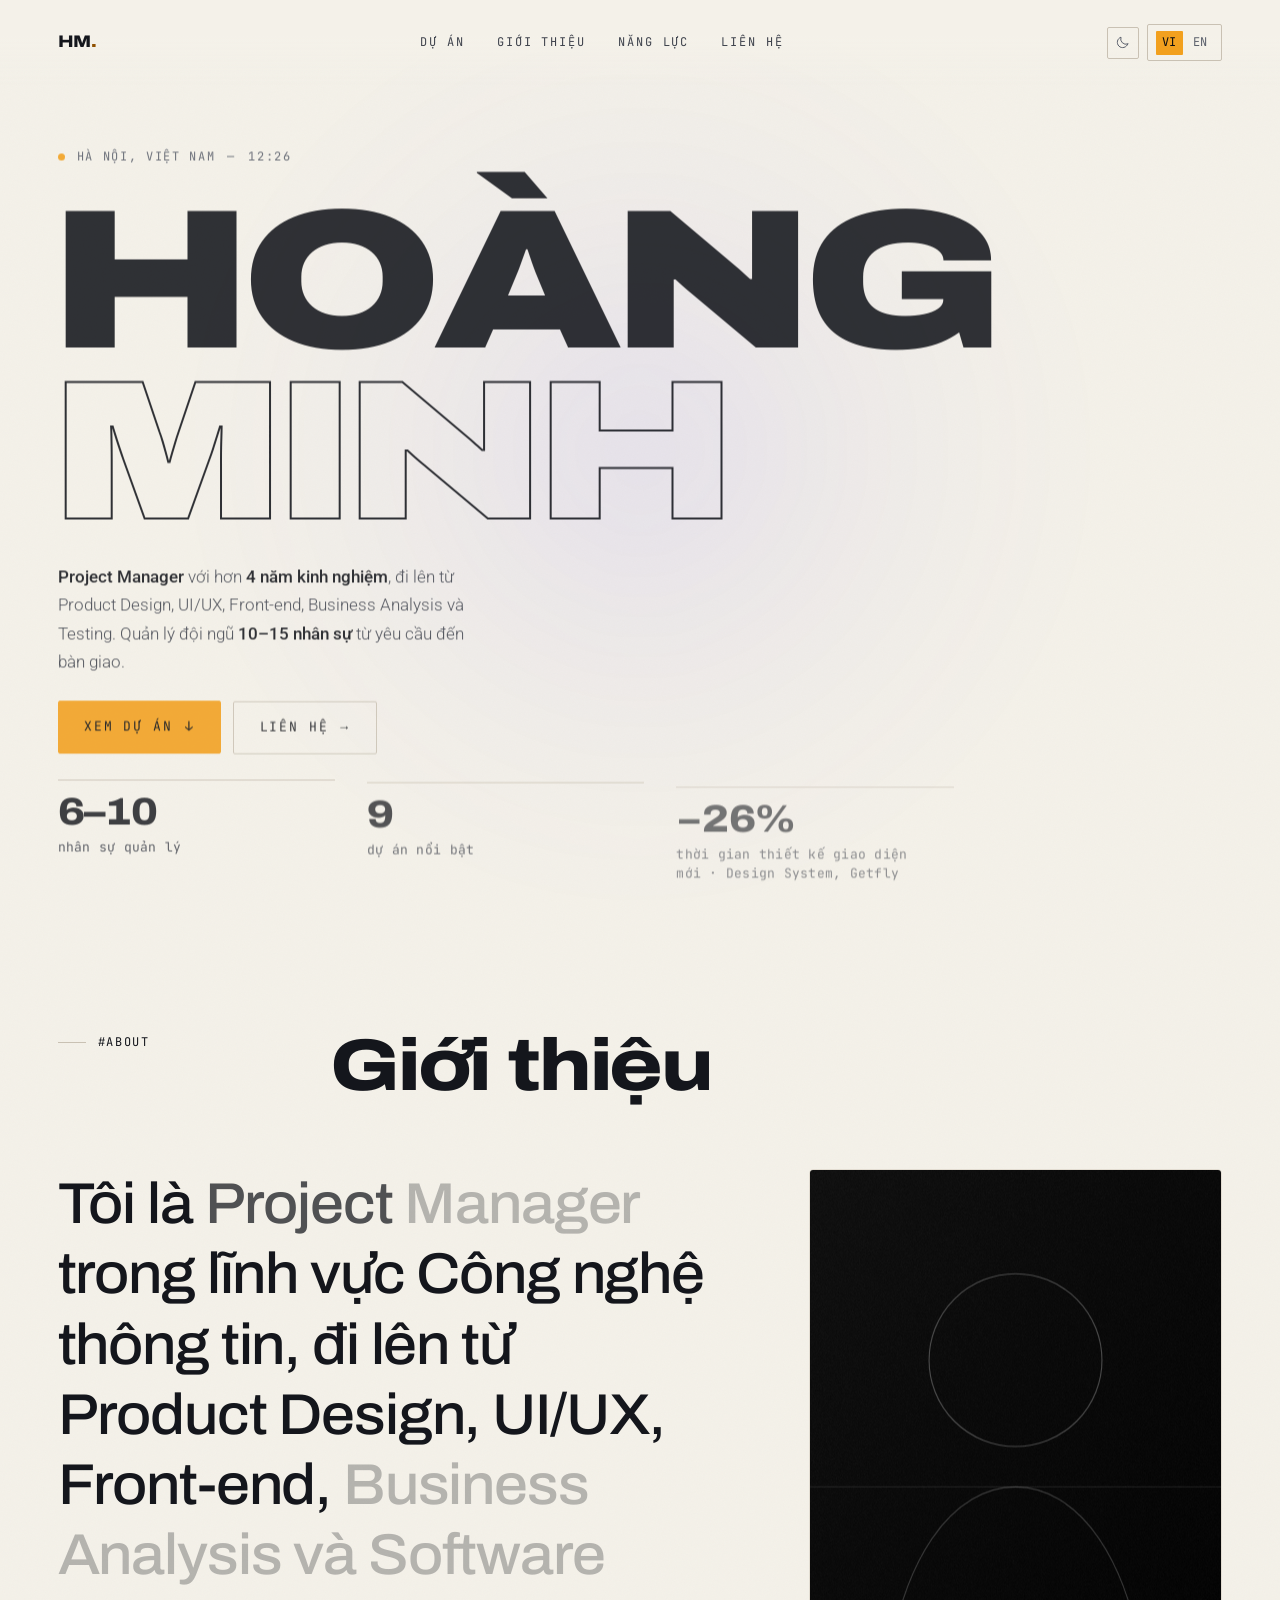
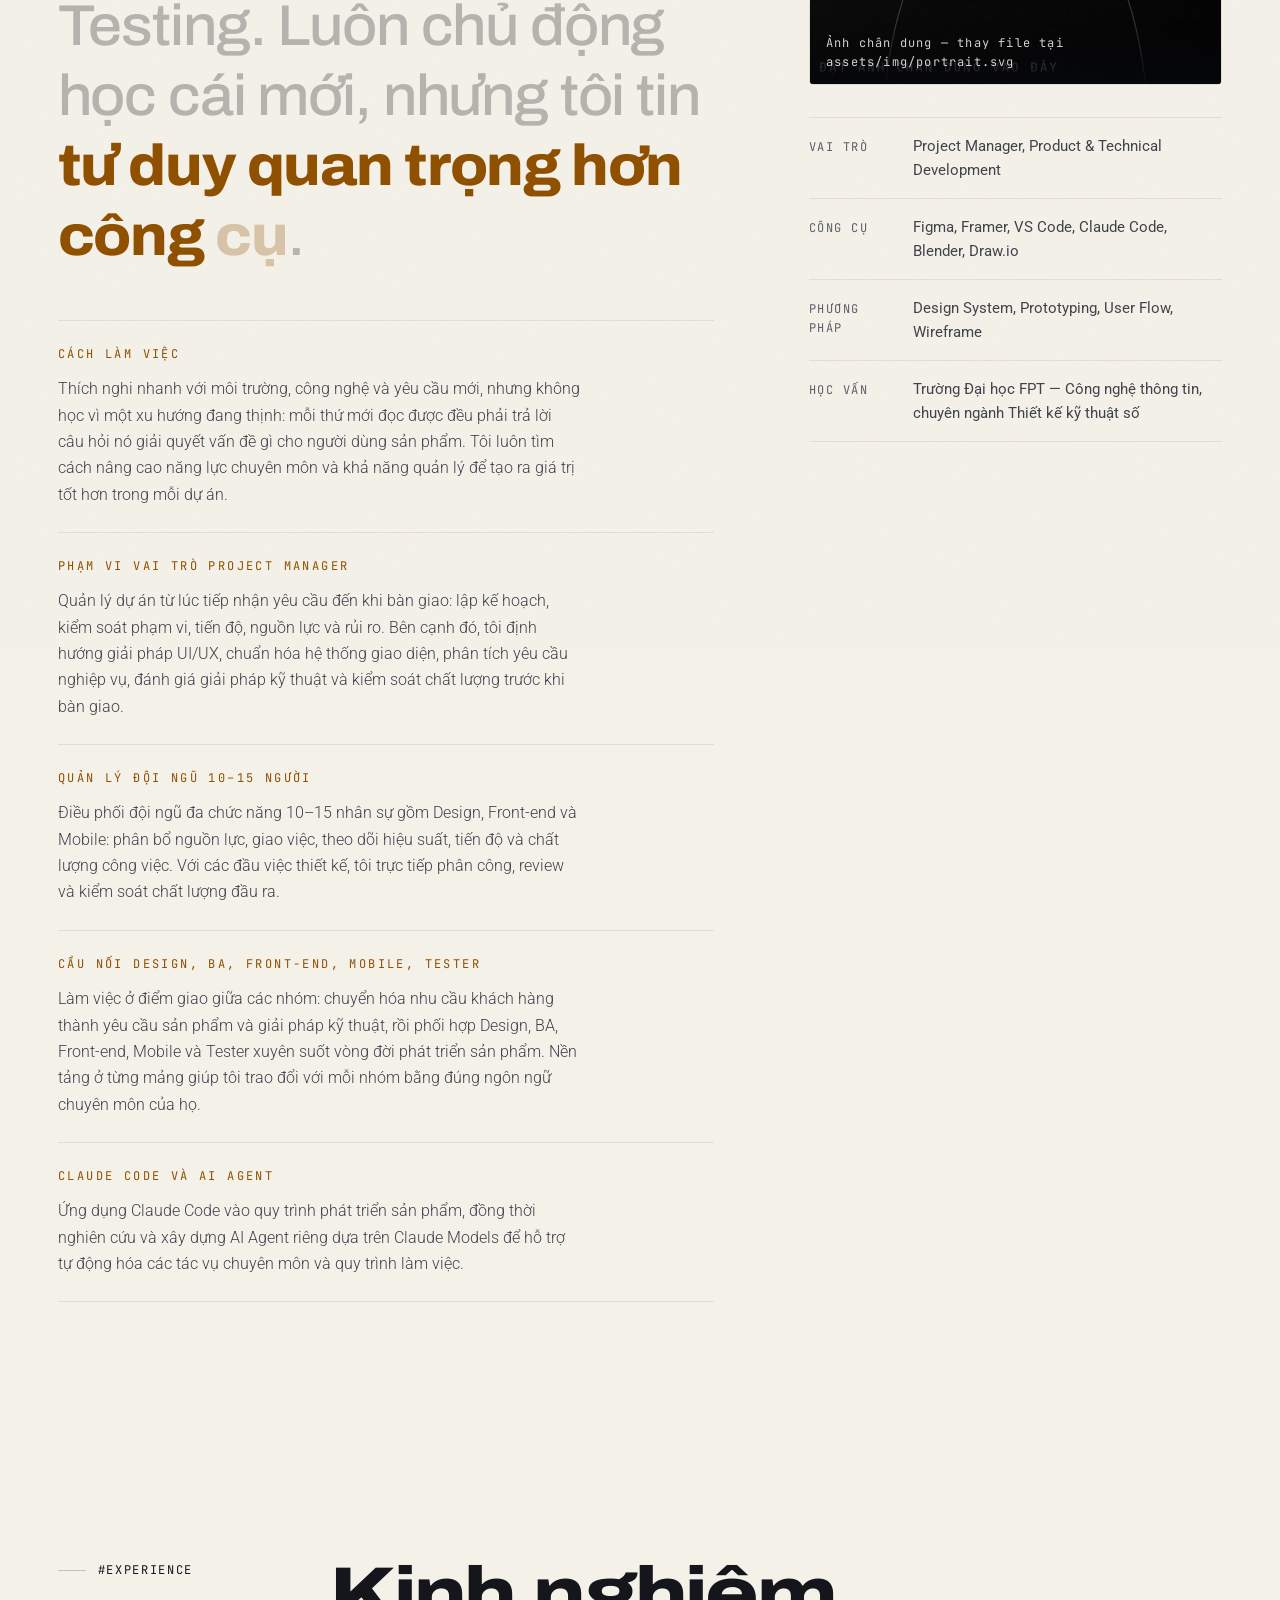
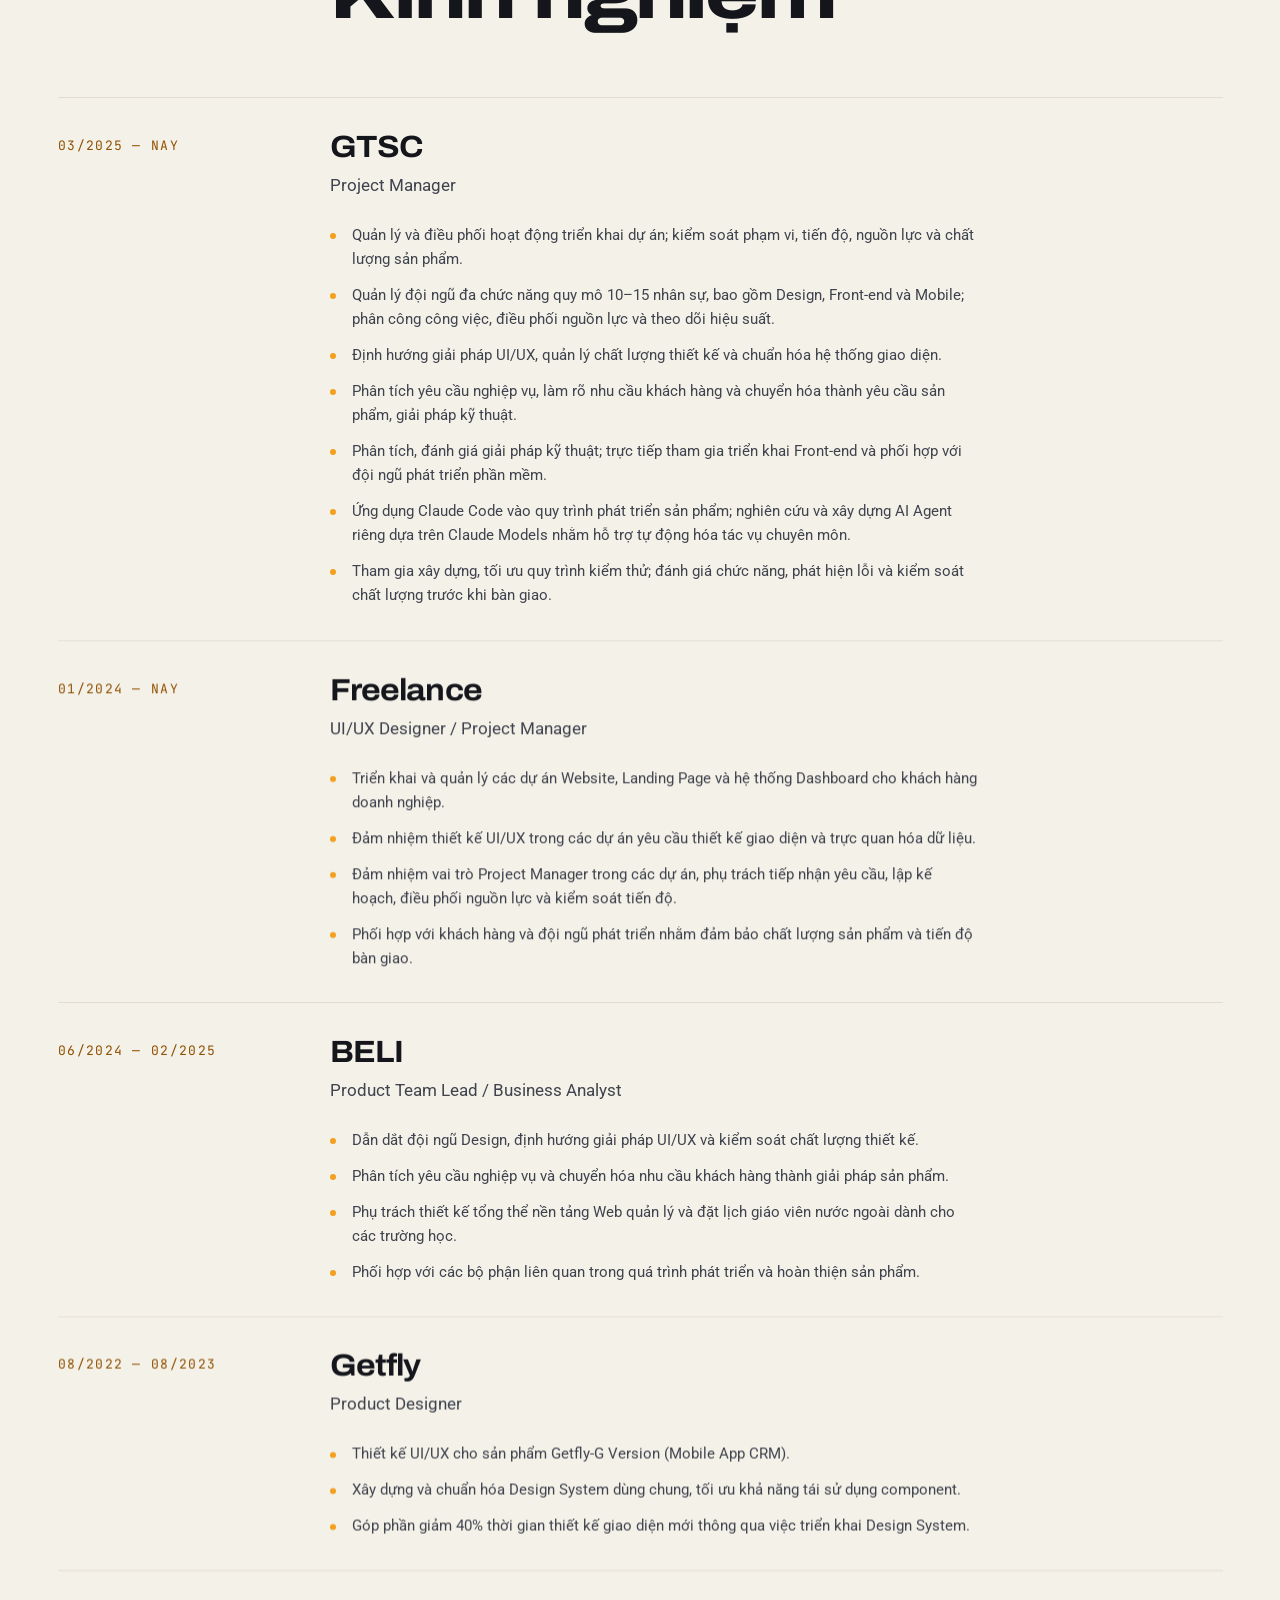
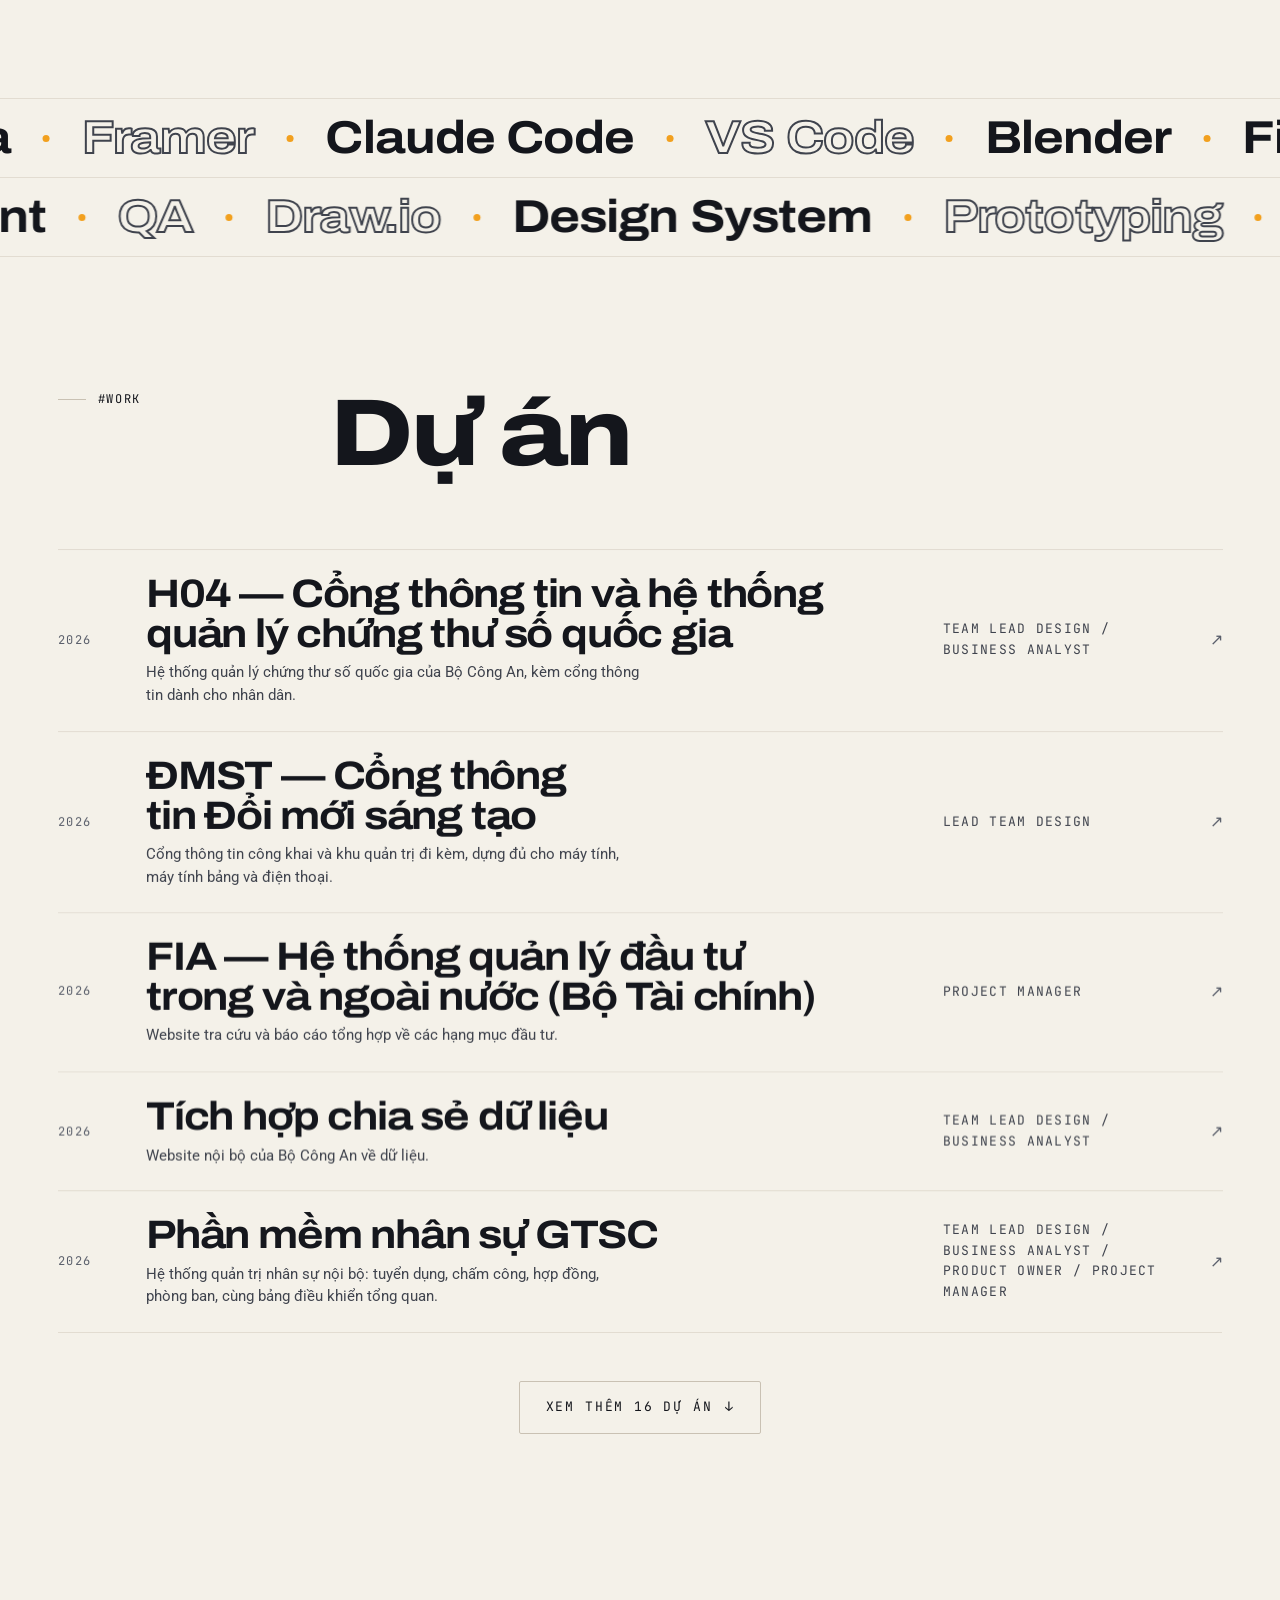
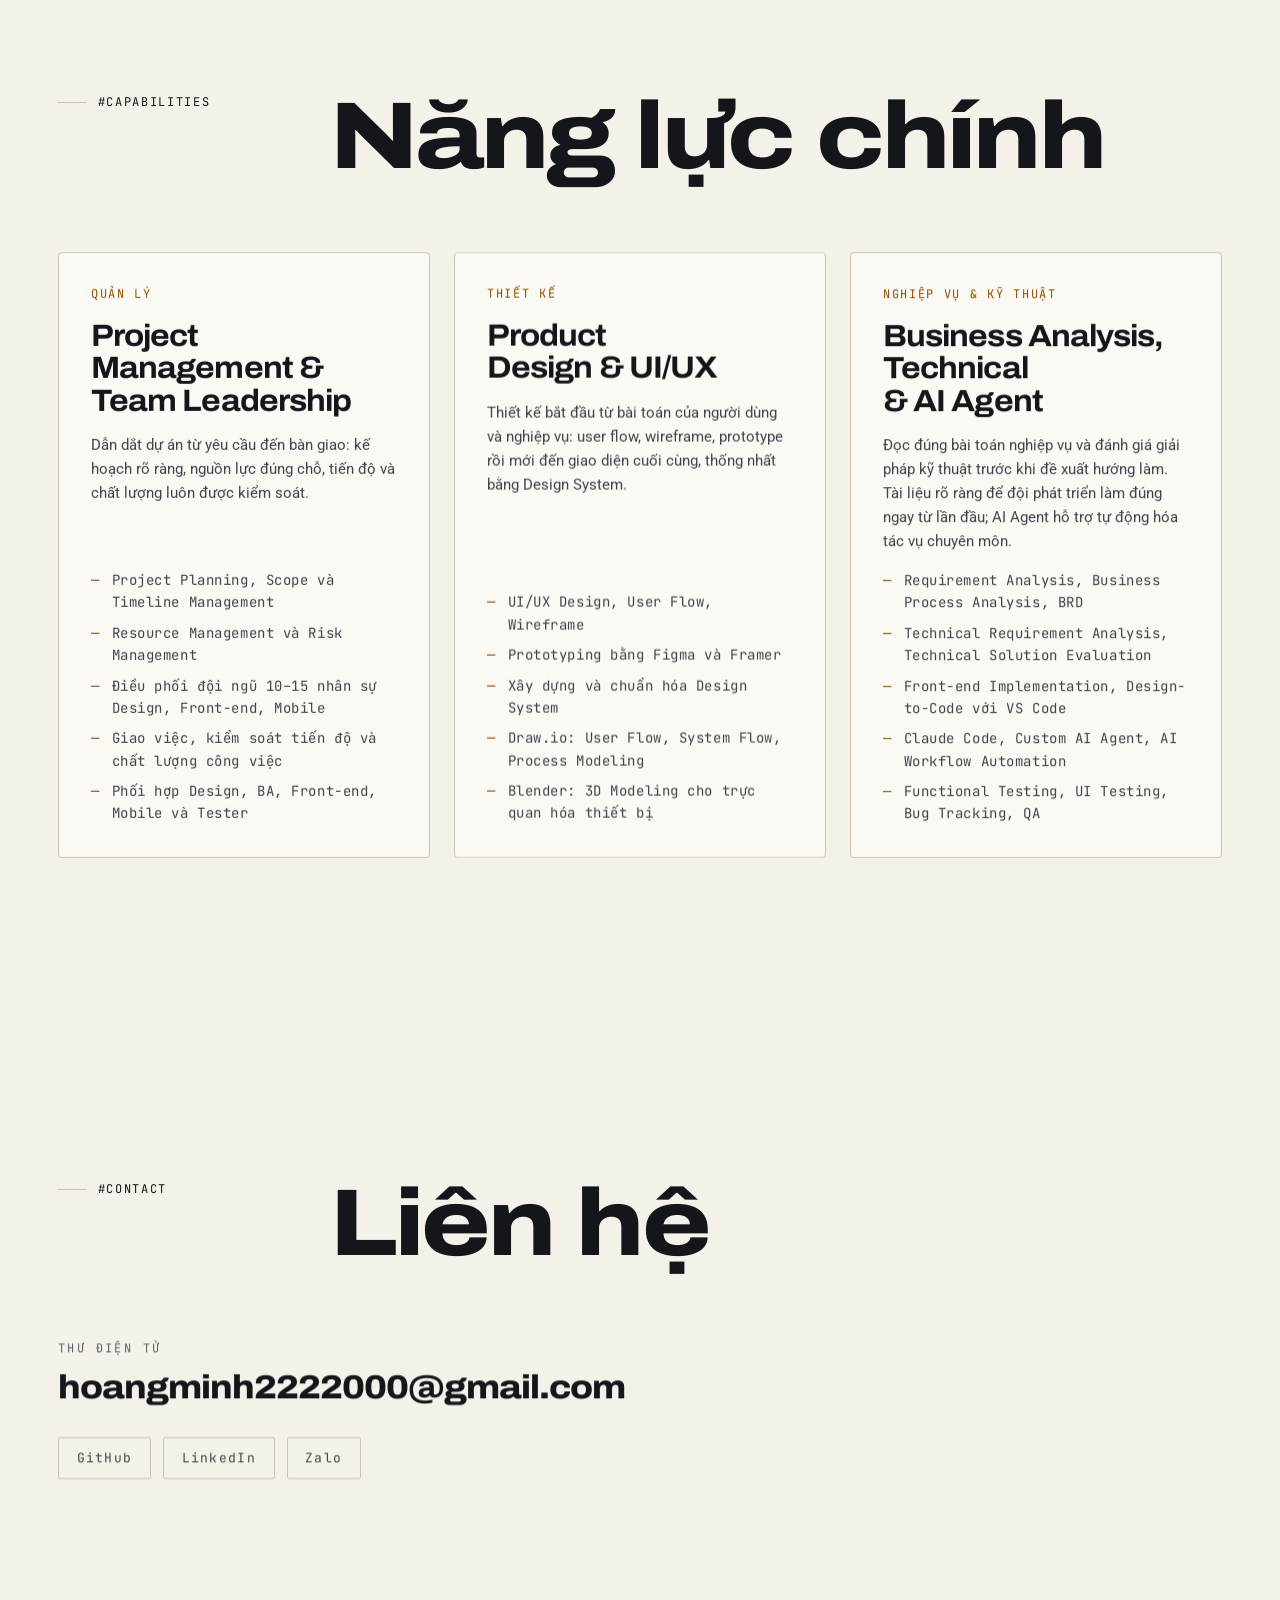
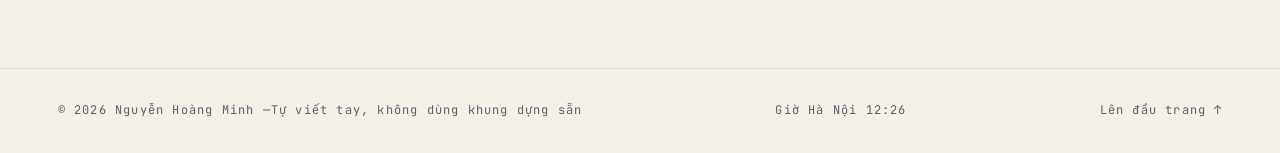
==== commit 999c4455: "Cập nhật portfolio theo CV; trang dự án kiểu điện ảnh; ảnh frame Figma - Nội dung 21 dự án đồng bộ t" ====
--- a/index.html
+++ b/index.html
@@ -3,9 +3,9 @@
 <head>
 <meta charset="utf-8">
 <meta name="viewport" content="width=device-width, initial-scale=1">
-<title>Hoàng Minh — Lập trình viên giao diện, chuyên chuyển động web</title>
-<meta name="description" content="Tôi dựng lại những website từng đoạt giải và bắt chúng giữ 60 khung hình mỗi giây. Hà Nội, làm việc từ xa.">
-<meta name="author" content="Hoàng Minh">
+<title>Nguyễn Hoàng Minh — Project Manager | Product & Technical Development</title>
+<meta name="description" content="Project Manager với nền tảng Product Design, UI/UX, Front-end, Business Analysis và Software Testing; quản lý đội ngũ 10–15 nhân sự từ yêu cầu đến bàn giao. Hà Nội.">
+<meta name="author" content="Nguyễn Hoàng Minh">
 <meta name="theme-color" content="#06070a">
 
 <!-- Đặt giao diện TRƯỚC khi trình duyệt vẽ khung hình đầu tiên. Đoạn này phải
@@ -31,8 +31,8 @@
 
 <!-- Thẻ chia sẻ: quyết định trang trông thế nào khi gửi qua Zalo, LinkedIn, Slack -->
 <meta property="og:type" content="website">
-<meta property="og:title" content="Hoàng Minh — Lập trình viên giao diện">
-<meta property="og:description" content="Dựng lại những website từng đoạt giải, rồi bắt chúng giữ 60 khung hình mỗi giây.">
+<meta property="og:title" content="Nguyễn Hoàng Minh — Project Manager | Product & Technical Development">
+<meta property="og:description" content="Project Manager với nền tảng Product Design, UI/UX, Front-end, Business Analysis và Testing; quản lý đội ngũ 10–15 nhân sự.">
 <meta property="og:image" content="assets/img/og-cover.svg">
 <meta name="twitter:card" content="summary_large_image">
 
@@ -46,16 +46,18 @@
 <link rel="stylesheet" href="css/components.css">
 <link rel="stylesheet" href="css/sections.css">
 <link rel="stylesheet" href="css/responsive.css">
+<link rel="stylesheet" href="css/hero-fx.css">
 
 <script type="application/ld+json">
 {
   "@context": "https://schema.org",
   "@type": "Person",
-  "name": "Hoàng Minh",
-  "jobTitle": "Frontend Developer",
+  "name": "Nguyễn Hoàng Minh",
+  "jobTitle": "Project Manager | Product & Technical Development",
   "email": "mailto:hoangminh2222000@gmail.com",
   "address": { "@type": "PostalAddress", "addressLocality": "Hà Nội", "addressCountry": "VN" },
-  "knowsAbout": ["GSAP", "ScrollTrigger", "WebGL", "Three.js", "Nuxt", "Vue", "Playwright"]
+  "alumniOf": { "@type": "CollegeOrUniversity", "name": "Trường Đại học FPT" },
+  "knowsAbout": ["Project Management", "Team Leadership", "Product Design", "UI/UX Design", "Business Analysis", "Front-end Development", "Software Testing", "Claude Code", "AI Agent Development"]
 }
 </script>
 </head>
@@ -135,8 +137,36 @@
       </h1>
 
       <p class="hero__lead lead" data-hero-in data-i18n-html="hero.lead">
-        Với hơn <strong>4 năm kinh nghiệm</strong> chuyên về UI/UX Designer, có kinh nghiệm về PO/PM.
+        <strong>Project Manager</strong> với hơn <strong>4 năm kinh nghiệm</strong>, đi lên từ Product Design, UI/UX, Front-end, Business Analysis và Testing. Quản lý đội ngũ <strong>10–15 nhân sự</strong> từ yêu cầu đến bàn giao.
       </p>
+
+      <div class="hero__cta">
+        <a class="btn btn--solid" href="#work" data-scroll-to="#work" data-hero-in>
+          <span data-i18n="hero.ctaWork">Xem dự án</span>
+          <span class="btn__arrow" aria-hidden="true">↓</span>
+        </a>
+        <a class="btn" href="#contact" data-scroll-to="#contact" data-hero-in>
+          <span data-i18n="hero.ctaContact">Liên hệ</span>
+          <span class="btn__arrow" aria-hidden="true">→</span>
+        </a>
+      </div>
+
+      <!-- Số liệu lấy từ CV. Số cuối viết sẵn ở đây (JS tắt vẫn đúng);
+           hero-fx.js chỉ đếm lên từ 0 khi hero vào khung nhìn. -->
+      <ul class="hero__stats">
+        <li class="hero__stat" data-hero-in>
+          <span class="hero__stat-num" data-count="10,15">10–15</span>
+          <span class="hero__stat-label" data-i18n="hero.stat1">nhân sự quản lý</span>
+        </li>
+        <li class="hero__stat" data-hero-in>
+          <span class="hero__stat-num" data-count="14">14</span>
+          <span class="hero__stat-label" data-i18n="hero.stat2">dự án nổi bật</span>
+        </li>
+        <li class="hero__stat" data-hero-in>
+          <span class="hero__stat-num" data-count="40" data-count-prefix="−" data-count-suffix="%">−40%</span>
+          <span class="hero__stat-label" data-i18n="hero.stat3">thời gian thiết kế giao diện mới · Design System, Getfly</span>
+        </li>
+      </ul>
     </div>
   </section>
 
@@ -146,14 +176,39 @@
       <div class="section-head">
         <p class="section-head__label mono" data-i18n="about.label">#about</p>
         <div class="section-head__col">
-          <h2 class="section-head__title section-head__title--oneline u-wide" data-i18n="about.title">Định hướng phát triển</h2>
+          <h2 class="section-head__title section-head__title--oneline u-wide" data-i18n="about.title">Giới thiệu</h2>
         </div>
       </div>
 
       <div class="about__grid">
-        <p class="manifesto" data-i18n-html="about.manifesto">
-          Bản thân luôn sẵn sàng học cái mới, nhưng không học vì nó đang thịnh. Mỗi xu hướng đọc được đều phải trả lời một câu: nó giải quyết vấn đề gì của người đang dùng sản phẩm này? Sau thời gian học tập và phát triển bản thân trong nhiều vai trò, bản thân tin <b>tư duy quan trọng hơn công cụ</b>.
-        </p>
+        <div class="about__main">
+          <p class="manifesto" data-i18n-html="about.manifesto">
+            Tôi là Project Manager trong lĩnh vực Công nghệ thông tin, đi lên từ Product Design, UI/UX, Front-end, Business Analysis và Software Testing. Luôn chủ động học cái mới, nhưng tôi tin <b>tư duy quan trọng hơn công cụ</b>.
+          </p>
+
+          <div class="about__points">
+            <div class="about__point" data-reveal>
+              <p class="eyebrow" data-i18n="about.s1.k">Cách làm việc</p>
+              <p class="lead measure" data-i18n="about.s1.p">Thích nghi nhanh với môi trường, công nghệ và yêu cầu mới, nhưng không học vì một xu hướng đang thịnh: mỗi thứ mới đọc được đều phải trả lời câu hỏi nó giải quyết vấn đề gì cho người dùng sản phẩm. Tôi luôn tìm cách nâng cao năng lực chuyên môn và khả năng quản lý để tạo ra giá trị tốt hơn trong mỗi dự án.</p>
+            </div>
+            <div class="about__point" data-reveal>
+              <p class="eyebrow" data-i18n="about.s2.k">Phạm vi vai trò Project Manager</p>
+              <p class="lead measure" data-i18n="about.s2.p">Quản lý dự án từ lúc tiếp nhận yêu cầu đến khi bàn giao: lập kế hoạch, kiểm soát phạm vi, tiến độ, nguồn lực và rủi ro. Bên cạnh đó, tôi định hướng giải pháp UI/UX, chuẩn hóa hệ thống giao diện, phân tích yêu cầu nghiệp vụ, đánh giá giải pháp kỹ thuật và kiểm soát chất lượng trước khi bàn giao.</p>
+            </div>
+            <div class="about__point" data-reveal>
+              <p class="eyebrow" data-i18n="about.s3.k">Quản lý đội ngũ 10–15 người</p>
+              <p class="lead measure" data-i18n="about.s3.p">Điều phối đội ngũ đa chức năng 10–15 nhân sự gồm Design, Front-end và Mobile: phân bổ nguồn lực, giao việc, theo dõi hiệu suất, tiến độ và chất lượng công việc. Với các đầu việc thiết kế, tôi trực tiếp phân công, review và kiểm soát chất lượng đầu ra.</p>
+            </div>
+            <div class="about__point" data-reveal>
+              <p class="eyebrow" data-i18n="about.s4.k">Cầu nối Design, BA, Front-end, Mobile, Tester</p>
+              <p class="lead measure" data-i18n="about.s4.p">Làm việc ở điểm giao giữa các nhóm: chuyển hóa nhu cầu khách hàng thành yêu cầu sản phẩm và giải pháp kỹ thuật, rồi phối hợp Design, BA, Front-end, Mobile và Tester xuyên suốt vòng đời phát triển sản phẩm. Nền tảng ở từng mảng giúp tôi trao đổi với mỗi nhóm bằng đúng ngôn ngữ chuyên môn của họ.</p>
+            </div>
+            <div class="about__point" data-reveal>
+              <p class="eyebrow" data-i18n="about.s5.k">Claude Code và AI Agent</p>
+              <p class="lead measure" data-i18n="about.s5.p">Ứng dụng Claude Code vào quy trình phát triển sản phẩm, đồng thời nghiên cứu và xây dựng AI Agent riêng dựa trên Claude Models để hỗ trợ tự động hóa các tác vụ chuyên môn và quy trình làm việc.</p>
+            </div>
+          </div>
+        </div>
 
         <div class="about__aside">
           <figure class="portrait" data-reveal>
@@ -164,37 +219,116 @@
           <div class="notes" data-reveal>
             <div class="notes__row">
               <span class="notes__k" data-i18n="about.k1">Vai trò</span>
-              <span class="notes__v" data-i18n="about.v1">UI/UX Lead Team, PO/PM, BA</span>
+              <span class="notes__v" data-i18n="about.v1">Project Manager, Product & Technical Development</span>
             </div>
             <div class="notes__row">
               <span class="notes__k" data-i18n="about.k2">Công cụ</span>
-              <span class="notes__v" data-i18n="about.v2">Figma, Framer, Visual Code, Jitter, PTS, AI</span>
+              <span class="notes__v" data-i18n="about.v2">Figma, Framer, VS Code, Claude Code, Blender, Draw.io</span>
             </div>
             <div class="notes__row">
               <span class="notes__k" data-i18n="about.k3">Phương pháp</span>
-              <span class="notes__v" data-i18n="about.v3">User research, Design system, Usability testing</span>
-            </div>
-          </div>
-        </div>
-      </div>
+              <span class="notes__v" data-i18n="about.v3">Design System, Prototyping, User Flow, Wireframe</span>
+            </div>
+            <div class="notes__row">
+              <span class="notes__k" data-i18n="about.k4">Học vấn</span>
+              <span class="notes__v" data-i18n="about.v4">Trường Đại học FPT — Công nghệ thông tin, chuyên ngành Thiết kế kỹ thuật số</span>
+            </div>
+          </div>
+        </div>
+      </div>
+    </div>
+  </section>
+
+  <!-- ================================================= EXPERIENCE ====== -->
+  <!-- Chữ trong khối này đều có khoá exp.* trong js/data/i18n.js; tên đơn vị
+       là danh từ riêng nên để thẳng trong HTML. -->
+  <section id="experience" class="section">
+    <div class="shell">
+      <div class="section-head">
+        <p class="section-head__label mono" data-i18n="exp.label">#experience</p>
+        <div class="section-head__col">
+          <h2 class="section-head__title section-head__title--oneline u-wide" data-i18n="exp.title">Kinh nghiệm</h2>
+        </div>
+      </div>
+
+      <ol class="exp__list">
+        <li class="exp__item" data-reveal>
+          <p class="exp__period" data-i18n="exp.1.period">03/2025 — nay</p>
+          <div class="exp__main">
+            <h3 class="exp__org">GTSC</h3>
+            <p class="exp__role" data-i18n="exp.1.role">Project Manager</p>
+            <ul class="exp__points">
+              <li data-i18n="exp.1.b1">Quản lý và điều phối hoạt động triển khai dự án; kiểm soát phạm vi, tiến độ, nguồn lực và chất lượng sản phẩm.</li>
+              <li data-i18n="exp.1.b2">Quản lý đội ngũ đa chức năng quy mô 10–15 nhân sự, bao gồm Design, Front-end và Mobile; phân công công việc, điều phối nguồn lực và theo dõi hiệu suất.</li>
+              <li data-i18n="exp.1.b3">Định hướng giải pháp UI/UX, quản lý chất lượng thiết kế và chuẩn hóa hệ thống giao diện.</li>
+              <li data-i18n="exp.1.b4">Phân tích yêu cầu nghiệp vụ, làm rõ nhu cầu khách hàng và chuyển hóa thành yêu cầu sản phẩm, giải pháp kỹ thuật.</li>
+              <li data-i18n="exp.1.b5">Phân tích, đánh giá giải pháp kỹ thuật; trực tiếp tham gia triển khai Front-end và phối hợp với đội ngũ phát triển phần mềm.</li>
+              <li data-i18n="exp.1.b6">Ứng dụng Claude Code vào quy trình phát triển sản phẩm; nghiên cứu và xây dựng AI Agent riêng dựa trên Claude Models nhằm hỗ trợ tự động hóa tác vụ chuyên môn.</li>
+              <li data-i18n="exp.1.b7">Tham gia xây dựng, tối ưu quy trình kiểm thử; đánh giá chức năng, phát hiện lỗi và kiểm soát chất lượng trước khi bàn giao.</li>
+            </ul>
+          </div>
+        </li>
+
+        <li class="exp__item" data-reveal>
+          <p class="exp__period" data-i18n="exp.2.period">01/2024 — nay</p>
+          <div class="exp__main">
+            <h3 class="exp__org">Freelance</h3>
+            <p class="exp__role" data-i18n="exp.2.role">UI/UX Designer / Project Manager</p>
+            <ul class="exp__points">
+              <li data-i18n="exp.2.b1">Triển khai và quản lý các dự án Website, Landing Page và hệ thống Dashboard cho khách hàng doanh nghiệp.</li>
+              <li data-i18n="exp.2.b2">Đảm nhiệm thiết kế UI/UX trong các dự án yêu cầu thiết kế giao diện và trực quan hóa dữ liệu.</li>
+              <li data-i18n="exp.2.b3">Đảm nhiệm vai trò Project Manager trong các dự án, phụ trách tiếp nhận yêu cầu, lập kế hoạch, điều phối nguồn lực và kiểm soát tiến độ.</li>
+              <li data-i18n="exp.2.b4">Phối hợp với khách hàng và đội ngũ phát triển nhằm đảm bảo chất lượng sản phẩm và tiến độ bàn giao.</li>
+            </ul>
+          </div>
+        </li>
+
+        <li class="exp__item" data-reveal>
+          <p class="exp__period" data-i18n="exp.3.period">06/2024 — 02/2025</p>
+          <div class="exp__main">
+            <h3 class="exp__org">BELI</h3>
+            <p class="exp__role" data-i18n="exp.3.role">Product Team Lead / Business Analyst</p>
+            <ul class="exp__points">
+              <li data-i18n="exp.3.b1">Dẫn dắt đội ngũ Design, định hướng giải pháp UI/UX và kiểm soát chất lượng thiết kế.</li>
+              <li data-i18n="exp.3.b2">Phân tích yêu cầu nghiệp vụ và chuyển hóa nhu cầu khách hàng thành giải pháp sản phẩm.</li>
+              <li data-i18n="exp.3.b3">Phụ trách thiết kế tổng thể nền tảng Web quản lý và đặt lịch giáo viên nước ngoài dành cho các trường học.</li>
+              <li data-i18n="exp.3.b4">Phối hợp với các bộ phận liên quan trong quá trình phát triển và hoàn thiện sản phẩm.</li>
+            </ul>
+          </div>
+        </li>
+
+        <li class="exp__item" data-reveal>
+          <p class="exp__period" data-i18n="exp.4.period">08/2022 — 08/2023</p>
+          <div class="exp__main">
+            <h3 class="exp__org">Getfly</h3>
+            <p class="exp__role" data-i18n="exp.4.role">Product Designer</p>
+            <ul class="exp__points">
+              <li data-i18n="exp.4.b1">Thiết kế UI/UX cho sản phẩm Getfly-G Version (Mobile App CRM).</li>
+              <li data-i18n="exp.4.b2">Xây dựng và chuẩn hóa Design System dùng chung, tối ưu khả năng tái sử dụng component.</li>
+              <li data-i18n="exp.4.b3">Góp phần giảm 40% thời gian thiết kế giao diện mới thông qua việc triển khai Design System.</li>
+            </ul>
+          </div>
+        </li>
+      </ol>
     </div>
   </section>
 
   <!-- =================================================== MARQUEE ====== -->
-  <!-- Tốc độ dải chữ đọc từ vận tốc cuộn: trang tự chứng minh thay vì tự khen -->
-  <section id="stack" class="section section--flush" aria-label="Công nghệ sử dụng">
+  <!-- Tốc độ dải chữ đọc từ vận tốc cuộn: trang tự chứng minh thay vì tự khen.
+       Nội dung lấy từ mục KEY TECHNICAL SKILLS & TOOLS của CV. -->
+  <section id="stack" class="section section--flush" aria-label="Công cụ sử dụng">
     <div class="marquee">
       <div class="marquee__track" data-dir="right">
         <div class="marquee__group">
-          <span class="marquee__item">GSAP</span>
-          <span class="marquee__dot"></span>
-          <span class="marquee__item marquee__item--ghost">ScrollTrigger</span>
-          <span class="marquee__dot"></span>
-          <span class="marquee__item">Three.js</span>
-          <span class="marquee__dot"></span>
-          <span class="marquee__item marquee__item--ghost">Nuxt 3</span>
-          <span class="marquee__dot"></span>
-          <span class="marquee__item">TypeScript</span>
+          <span class="marquee__item">Figma</span>
+          <span class="marquee__dot"></span>
+          <span class="marquee__item marquee__item--ghost">Framer</span>
+          <span class="marquee__dot"></span>
+          <span class="marquee__item">Claude Code</span>
+          <span class="marquee__dot"></span>
+          <span class="marquee__item marquee__item--ghost">VS Code</span>
+          <span class="marquee__dot"></span>
+          <span class="marquee__item">Blender</span>
           <span class="marquee__dot"></span>
         </div>
       </div>
@@ -202,15 +336,15 @@
     <div class="marquee">
       <div class="marquee__track" data-dir="left">
         <div class="marquee__group">
-          <span class="marquee__item marquee__item--ghost">Lenis</span>
-          <span class="marquee__dot"></span>
-          <span class="marquee__item">GLSL</span>
-          <span class="marquee__dot"></span>
-          <span class="marquee__item marquee__item--ghost">Playwright</span>
-          <span class="marquee__dot"></span>
-          <span class="marquee__item">Vite</span>
-          <span class="marquee__dot"></span>
-          <span class="marquee__item marquee__item--ghost">Figma</span>
+          <span class="marquee__item marquee__item--ghost">Draw.io</span>
+          <span class="marquee__dot"></span>
+          <span class="marquee__item">Design System</span>
+          <span class="marquee__dot"></span>
+          <span class="marquee__item marquee__item--ghost">Prototyping</span>
+          <span class="marquee__dot"></span>
+          <span class="marquee__item">AI Agent</span>
+          <span class="marquee__dot"></span>
+          <span class="marquee__item marquee__item--ghost">QA</span>
           <span class="marquee__dot"></span>
         </div>
       </div>
@@ -251,41 +385,47 @@
       <div class="section-head">
         <p class="section-head__label mono" data-i18n="cap.label">#capabilities</p>
         <div>
-          <h2 class="section-head__title u-wide" data-i18n="cap.title">Kỹ năng, chuyên ngành của bản thân</h2>
+          <h2 class="section-head__title u-wide" data-i18n="cap.title">Năng lực chính</h2>
         </div>
       </div>
 
       <div class="grid grid--3">
         <article class="cap" data-reveal>
-          <p class="cap__k" data-i18n="cap.k1">Thiết kế</p>
-          <h3 class="cap__title" data-i18n="cap.t1">UI/UX Designer</h3>
-          <p class="cap__body" data-i18n="cap.b1">Thiết kế trải nghiệm bắt đầu từ vấn đề người dùng, không phải từ giao diện đẹp. Wireframe, prototype, kiểm thử — rồi mới đến pixel cuối cùng.</p>
+          <p class="cap__k" data-i18n="cap.k1">Quản lý</p>
+          <h3 class="cap__title" data-i18n="cap.t1">Project Management & Team Leadership</h3>
+          <p class="cap__body" data-i18n="cap.b1">Dẫn dắt dự án từ yêu cầu đến bàn giao: kế hoạch rõ ràng, nguồn lực đúng chỗ, tiến độ và chất lượng luôn được kiểm soát.</p>
           <ul class="cap__list">
-            <li data-i18n="cap.l1a">Wireframe và prototype bằng Figma</li>
-            <li data-i18n="cap.l1b">Nghiên cứu người dùng, kiểm thử khả dụng</li>
-            <li data-i18n="cap.l1c">Xây dựng và duy trì design system</li>
+            <li data-i18n="cap.l1a">Project Planning, Scope và Timeline Management</li>
+            <li data-i18n="cap.l1b">Resource Management và Risk Management</li>
+            <li data-i18n="cap.l1c">Điều phối đội ngũ 10–15 nhân sự Design, Front-end, Mobile</li>
+            <li data-i18n="cap.l1d">Giao việc, kiểm soát tiến độ và chất lượng công việc</li>
+            <li data-i18n="cap.l1e">Phối hợp Design, BA, Front-end, Mobile và Tester</li>
           </ul>
         </article>
 
         <article class="cap" data-reveal>
-          <p class="cap__k" data-i18n="cap.k2">Sản phẩm</p>
-          <h3 class="cap__title" data-i18n="cap.t2">PO/PM</h3>
-          <p class="cap__body" data-i18n="cap.b2">Ưu tiên đúng việc, đúng thời điểm. Cân bằng nhu cầu người dùng, mục tiêu kinh doanh và năng lực đội ngũ để sản phẩm đi đúng hướng.</p>
+          <p class="cap__k" data-i18n="cap.k2">Thiết kế</p>
+          <h3 class="cap__title" data-i18n="cap.t2">Product Design & UI/UX</h3>
+          <p class="cap__body" data-i18n="cap.b2">Thiết kế bắt đầu từ bài toán của người dùng và nghiệp vụ: user flow, wireframe, prototype rồi mới đến giao diện cuối cùng, thống nhất bằng Design System.</p>
           <ul class="cap__list">
-            <li data-i18n="cap.l2a">Xây dựng roadmap và quản lý backlog</li>
-            <li data-i18n="cap.l2b">Viết user story, tiêu chí chấp nhận</li>
-            <li data-i18n="cap.l2c">Làm việc với stakeholder, theo dõi chỉ số sau ra mắt</li>
+            <li data-i18n="cap.l2a">UI/UX Design, User Flow, Wireframe</li>
+            <li data-i18n="cap.l2b">Prototyping bằng Figma và Framer</li>
+            <li data-i18n="cap.l2c">Xây dựng và chuẩn hóa Design System</li>
+            <li data-i18n="cap.l2d">Draw.io: User Flow, System Flow, Process Modeling</li>
+            <li data-i18n="cap.l2e">Blender: 3D Modeling cho trực quan hóa thiết bị</li>
           </ul>
         </article>
 
         <article class="cap" data-reveal>
-          <p class="cap__k" data-i18n="cap.k3">Nghiệp vụ</p>
-          <h3 class="cap__title" data-i18n="cap.t3">BA</h3>
-          <p class="cap__body" data-i18n="cap.b3">Đọc đúng bài toán nghiệp vụ trước khi đề xuất giải pháp. Tài liệu rõ ràng để đội phát triển làm đúng ngay từ lần đầu.</p>
+          <p class="cap__k" data-i18n="cap.k3">Nghiệp vụ & kỹ thuật</p>
+          <h3 class="cap__title" data-i18n="cap.t3">Business Analysis, Technical & AI Agent</h3>
+          <p class="cap__body" data-i18n="cap.b3">Đọc đúng bài toán nghiệp vụ và đánh giá giải pháp kỹ thuật trước khi đề xuất hướng làm. Tài liệu rõ ràng để đội phát triển làm đúng ngay từ lần đầu; AI Agent hỗ trợ tự động hóa tác vụ chuyên môn.</p>
           <ul class="cap__list">
-            <li data-i18n="cap.l3a">Thu thập và phân tích yêu cầu</li>
-            <li data-i18n="cap.l3b">Vẽ quy trình nghiệp vụ, use case</li>
-            <li data-i18n="cap.l3c">Viết tài liệu đặc tả (SRS, FRD)</li>
+            <li data-i18n="cap.l3a">Requirement Analysis, Business Process Analysis, BRD</li>
+            <li data-i18n="cap.l3b">Technical Requirement Analysis, Technical Solution Evaluation</li>
+            <li data-i18n="cap.l3c">Front-end Implementation, Design-to-Code với VS Code</li>
+            <li data-i18n="cap.l3d">Claude Code, Custom AI Agent, AI Workflow Automation</li>
+            <li data-i18n="cap.l3e">Functional Testing, UI Testing, Bug Tracking, QA</li>
           </ul>
         </article>
       </div>
@@ -319,7 +459,7 @@
 
 <footer class="footer">
   <div class="shell footer__grid">
-    <span>© 2026 Hoàng Minh — <span data-i18n="footer.rights">Tự viết tay, không dùng khung dựng sẵn</span></span>
+    <span>© 2026 Nguyễn Hoàng Minh —<span data-i18n="footer.rights">Tự viết tay, không dùng khung dựng sẵn</span></span>
     <span><span data-i18n="footer.clock">Giờ Hà Nội</span> <span data-clock>--:--</span></span>
     <a class="footer__top" href="#hero" data-scroll-to="#hero">
       <span data-i18n="footer.top">Lên đầu trang</span>
@@ -347,6 +487,7 @@
 <script src="js/modules/cursor.js"></script>
 <script src="js/modules/nav.js"></script>
 <script src="js/modules/hero.js"></script>
+<script src="js/modules/hero-fx.js"></script>
 <script src="js/modules/work.js"></script>
 <script src="js/modules/marquee.js"></script>
 <script src="js/modules/reveal.js"></script>
--- a/css/tokens.css
+++ b/css/tokens.css
@@ -28,7 +28,7 @@
   --ink-line:   #191d27;   /* đường kẻ, viền */
 
   --bone:       #efebe2;   /* chữ chính, trắng ngà ấm */
-  --bone-dim:   #a8a49c;   /* chữ phụ */
+  --bone-dim:   #bdb9b1;   /* chữ phụ (sáng hơn để đọc thoải mái trên nền tối) */
   --steel:      #8b94a4;   /* chữ mờ, nhãn, metadata (≥6:1 trên nền tối) */
 
   --sodium:     #ffb23a;   /* vàng đèn cao áp: link, hover, số liệu sống */
--- a/css/components.css
+++ b/css/components.css
@@ -304,7 +304,7 @@
 }
 .marquee__item--ghost {
   color: transparent;
-  -webkit-text-stroke: 1.5px var(--fg-faint);
+  -webkit-text-stroke: 2px var(--fg-muted);
 }
 .marquee__dot {
   width: 7px;
--- a/css/sections.css
+++ b/css/sections.css
@@ -100,6 +100,12 @@
 }
 
 .hero__lead { max-width: 46ch; }
+.hero__cta {
+  display: flex;
+  flex-wrap: wrap;
+  gap: var(--sp-3);
+  margin-top: var(--sp-8);
+}
 .hero__lead strong { color: var(--fg); font-weight: 500; }
 
 /* --------------------------------------------------------------------------
@@ -173,7 +179,7 @@
   text-transform: uppercase;
   color: var(--fg-faint);
 }
-.notes__v { font-size: var(--t-sm); color: var(--fg-muted); }
+.notes__v { font-size: 0.9375rem; color: var(--fg-muted); }
 
 /* --------------------------------------------------------------------------
    WORK — danh sách dự án, ảnh bám con trỏ
@@ -220,7 +226,7 @@
    và danh sách mất hẳn cạnh dưới. */
 @media (min-width: 62rem) {
   .work__row {
-    grid-template-columns: 5rem minmax(0, 1fr) 13rem 3rem;
+    grid-template-columns: 5rem minmax(0, 1fr) 16rem 3rem;
     gap: var(--sp-8);
     align-items: center;
     padding-block: var(--sp-6);
@@ -246,6 +252,15 @@
   letter-spacing: 0.12em;
   color: var(--fg-faint);
 }
+.work__main { min-width: 0; }
+.work__summary {
+  margin-top: var(--sp-2);
+  max-width: 62ch;
+  font-size: 0.9375rem;
+  line-height: 1.5;
+  color: var(--fg-muted);
+}
+.work__summary:empty { display: none; }
 .work__title {
   font-family: var(--font-display);
   font-stretch: 112%;
@@ -263,10 +278,10 @@
 }
 .work__role {
   font-family: var(--font-mono);
-  font-size: var(--t-mono);
+  font-size: var(--t-xs);
   letter-spacing: 0.1em;
   text-transform: uppercase;
-  color: var(--fg-faint);
+  color: var(--fg-muted);
 }
 .work__go {
   font-family: var(--font-mono);
@@ -276,6 +291,13 @@
   transition: transform var(--dur-base) var(--ease-out), color var(--dur-base);
 }
 .work__row:hover .work__go { color: var(--accent); transform: translate(4px, -4px); }
+
+/* Khổ 992–1439px: cột vai trò và số thứ tự hẹp lại, chữ tên dự án nhỏ bớt để
+   tên dài vẫn nằm một dòng, hàng dự án không cao thấp lệch nhau. */
+@media (min-width: 62rem) and (max-width: 89.99rem) {
+  .work__row { grid-template-columns: 4rem minmax(0, 1fr) 14rem 2rem; gap: var(--sp-6); }
+  .work__title { font-size: clamp(1.6rem, 3.1vw, 2.6rem); }
+}
 
 /* Cả hàng là một liên kết phủ kín, giữ ngữ nghĩa mà không lồng thẻ */
 .work__link { position: absolute; inset: 0; z-index: 3; }
@@ -315,7 +337,7 @@
 .cap {
   position: relative;
   padding: var(--sp-8);
-  border: 1px solid var(--border);
+  border: 1px solid var(--border-strong);
   border-radius: var(--radius-lg);
   background: var(--surface);
   display: flex;
@@ -339,15 +361,15 @@
   font-stretch: 108%;
   line-height: 1.05;
 }
-.cap__body { font-size: var(--t-sm); color: var(--fg-muted); }
+.cap__body { font-size: 0.9375rem; color: var(--fg-muted); }
 .cap__list { display: flex; flex-direction: column; gap: var(--sp-2); margin-top: auto; }
 .cap__list li {
   display: flex;
   gap: var(--sp-3);
   font-family: var(--font-mono);
-  font-size: var(--t-mono);
-  letter-spacing: 0.08em;
-  color: var(--fg-faint);
+  font-size: var(--t-sm);
+  letter-spacing: 0.04em;
+  color: var(--fg-muted);
 }
 .cap__list li::before { content: '—'; color: var(--accent); }
 
@@ -386,6 +408,14 @@
 .contact__mail:hover::after { transform: scaleX(1); transform-origin: left center; }
 
 .contact__socials { display: flex; flex-wrap: wrap; gap: var(--sp-3); }
+.contact__socials .tag {
+  padding: 0.6rem 1.1rem;
+  font-size: var(--t-xs);
+  color: var(--fg-muted);
+  border-color: var(--border-strong);
+  transition: color var(--dur-fast) var(--ease-out), border-color var(--dur-fast) var(--ease-out);
+}
+.contact__socials .tag:hover { color: var(--accent); border-color: var(--accent); }
 
 /* --------------------------------------------------------------------------
    FOOTER
@@ -566,3 +596,71 @@
   padding-block: var(--sp-12);
   border-top: 1px solid var(--border);
 }
+
+/* --------------------------------------------------------------------------
+   ABOUT (mở rộng) — các mục "cách làm việc, vai trò PM, đội ngũ…" dưới tuyên
+   ngôn. Dùng lại .eyebrow và .lead có sẵn, chỉ thêm khoảng cách và đường kẻ.
+   -------------------------------------------------------------------------- */
+.about__main { display: flex; flex-direction: column; gap: var(--sp-12); min-width: 0; }
+.about__points { display: flex; flex-direction: column; }
+.about__point {
+  display: flex;
+  flex-direction: column;
+  gap: var(--sp-3);
+  padding-block: var(--sp-6);
+  border-top: 1px solid var(--border);
+}
+.about__point:last-child { border-bottom: 1px solid var(--border); }
+.about__point .eyebrow { color: var(--accent); }
+.about__point .lead { font-size: var(--t-base); }
+
+/* --------------------------------------------------------------------------
+   EXPERIENCE — các mốc làm việc, mới nhất ở trên
+   -------------------------------------------------------------------------- */
+.exp__list { display: flex; flex-direction: column; }
+.exp__item {
+  display: grid;
+  grid-template-columns: minmax(0, 1fr);
+  gap: var(--sp-4);
+  padding-block: var(--sp-8);
+  border-top: 1px solid var(--border);
+}
+.exp__item:last-child { border-bottom: 1px solid var(--border); }
+@media (min-width: 62rem) {
+  .exp__item { grid-template-columns: 14rem minmax(0, 1fr); gap: var(--sp-12); }
+}
+.exp__period {
+  font-family: var(--font-mono);
+  font-size: var(--t-xs);
+  letter-spacing: 0.1em;
+  text-transform: uppercase;
+  color: var(--accent);
+  padding-top: 0.35rem;
+}
+.exp__main { min-width: 0; }
+.exp__org {
+  font-size: var(--t-lg);
+  font-weight: 700;
+  font-stretch: 108%;
+  line-height: 1.1;
+  color: var(--fg);
+}
+.exp__role { margin-top: var(--sp-2); font-size: var(--t-md); color: var(--fg-muted); }
+.exp__points { display: grid; gap: var(--sp-3); margin-top: var(--sp-6); max-width: 72ch; }
+.exp__points li {
+  position: relative;
+  padding-left: 1.4rem;
+  font-size: 0.9375rem;
+  line-height: 1.6;
+  color: var(--fg-muted);
+}
+.exp__points li::before {
+  content: "";
+  position: absolute;
+  left: 0;
+  top: 0.62em;
+  width: 0.4rem;
+  height: 0.4rem;
+  border-radius: 50%;
+  background: var(--accent-solid);
+}
--- a/css/hero-fx.css
+++ b/css/hero-fx.css
@@ -0,0 +1,121 @@
+/* ==========================================================================
+   hero-fx.css — hiệu ứng "wow" cho hero. File tách riêng để gỡ nhanh:
+   xoá thẻ <link> + file này + thẻ <script> hero-fx.js + file đó là sạch.
+
+   Ba phần: chữ cái của tên phản ứng theo con trỏ, đèn pha theo chuột,
+   và dòng số liệu dưới hai nút. Không đụng tới cỡ chữ, bề rộng chữ hay
+   letter-spacing — chỉ transform và màu — nên tên không bao giờ tràn ngang.
+   ========================================================================== */
+
+/* --------------------------------------------------------------------------
+   Chữ cái của tên (JS tách ra, chỉ trên máy có chuột và không giảm chuyển động)
+   -------------------------------------------------------------------------- */
+.hfx-char {
+  display: inline-block;
+  transform-origin: 50% 90%;
+}
+/* Mỗi chữ có biến --p (0 → 1) = độ gần con trỏ, JS cập nhật. Màu pha theo
+   --p từ màu gốc sang --accent, nên tự đúng ở cả hai giao diện. */
+@supports (color: color-mix(in srgb, red 50%, blue)) {
+  .hfx-char {
+    color: color-mix(in srgb, var(--accent) calc(var(--p, 0) * 100%), var(--fg));
+  }
+  /* MINH là chữ viền: --p chính là độ tô đầy của ruột chữ */
+  .hero__outline .hfx-char {
+    color: color-mix(in srgb, var(--accent) calc(var(--p, 0) * 100%), transparent);
+    -webkit-text-stroke-color: color-mix(in srgb, var(--accent) calc(var(--p, 0) * 100%), var(--fg));
+  }
+}
+/* Chỉ báo trình duyệt dựng lớp riêng khi chữ đang chuyển động */
+.hero.hfx-moving .hfx-char { will-change: transform; }
+
+/* --------------------------------------------------------------------------
+   Đèn pha theo chuột — nằm sau chữ (z-index 1 < 2), bị hero cắt ở mép
+   -------------------------------------------------------------------------- */
+.hero__spot {
+  position: absolute;
+  left: 0;
+  top: 0;
+  width: min(36rem, 80vw);
+  aspect-ratio: 1;
+  border-radius: 50%;
+  pointer-events: none;
+  z-index: 1;
+  opacity: 0;
+  transition: opacity 0.7s var(--ease-out);
+  background: radial-gradient(circle at center, var(--accent-wash), transparent 68%);
+  --hfx-spot-a: 15%;
+}
+:root[data-theme="light"] .hero__spot { --hfx-spot-a: 10%; }
+@supports (color: color-mix(in srgb, red 50%, blue)) {
+  .hero__spot {
+    background: radial-gradient(
+      circle at center,
+      color-mix(in srgb, var(--accent) var(--hfx-spot-a), transparent) 0%,
+      color-mix(in srgb, var(--accent) calc(var(--hfx-spot-a) * 0.4), transparent) 38%,
+      transparent 68%
+    );
+  }
+}
+.hero__spot.is-on { opacity: 1; }
+.hero.hfx-moving .hero__spot { will-change: transform; }
+
+/* --------------------------------------------------------------------------
+   Dòng số liệu — số tĩnh có sẵn trong HTML, JS chỉ đếm lên khi hero vào khung
+   -------------------------------------------------------------------------- */
+.hero__stats {
+  list-style: none;
+  margin: var(--sp-8) 0 0;
+  padding: 0;
+  display: grid;
+  grid-template-columns: repeat(3, minmax(0, 1fr));
+  gap: var(--sp-6) var(--sp-8);
+  max-width: 56rem;
+}
+.hero__stat {
+  display: flex;
+  flex-direction: column;
+  gap: var(--sp-2);
+  min-width: 0;
+  padding-top: var(--sp-3);
+  border-top: 1px solid var(--border-strong);
+}
+.hero__stat-num {
+  font-family: var(--font-display);
+  font-weight: 800;
+  font-stretch: 112%;
+  font-size: clamp(1.75rem, 3vw, 2.75rem);
+  line-height: 1;
+  letter-spacing: -0.02em;
+  font-variant-numeric: tabular-nums;
+  color: var(--fg);
+  white-space: nowrap;
+}
+.hero__stat-label {
+  font-family: var(--font-mono);
+  font-size: var(--t-xs);
+  line-height: 1.45;
+  letter-spacing: 0.02em;
+  color: var(--fg-muted);
+  max-width: 32ch;
+}
+
+/* Điện thoại: xếp dọc, số bên trái nhãn bên phải */
+@media (max-width: 40rem) {
+  .hero__stats { grid-template-columns: minmax(0, 1fr); gap: var(--sp-3); }
+  .hero__stat { flex-direction: row; align-items: baseline; gap: var(--sp-4); }
+  .hero__stat-num { flex: none; min-width: 6.5ch; font-size: 1.75rem; }
+}
+
+/* Màn rộng: tấm poster đã chật chiều dọc khi thêm dòng số liệu, nên lấy bớt
+   khoảng đệm trên (đã dư vì thanh nav nằm ngoài hero). */
+@media (min-width: 62rem) {
+  .hero { padding-top: 5.5rem; padding-bottom: 2.5rem; }
+  .hero__title { margin-bottom: var(--sp-6); }
+  .hero__cta { margin-top: var(--sp-6); }
+  .hero__stats { margin-top: var(--sp-6); }
+}
+
+@media print {
+  .hero__spot { display: none !important; }
+}
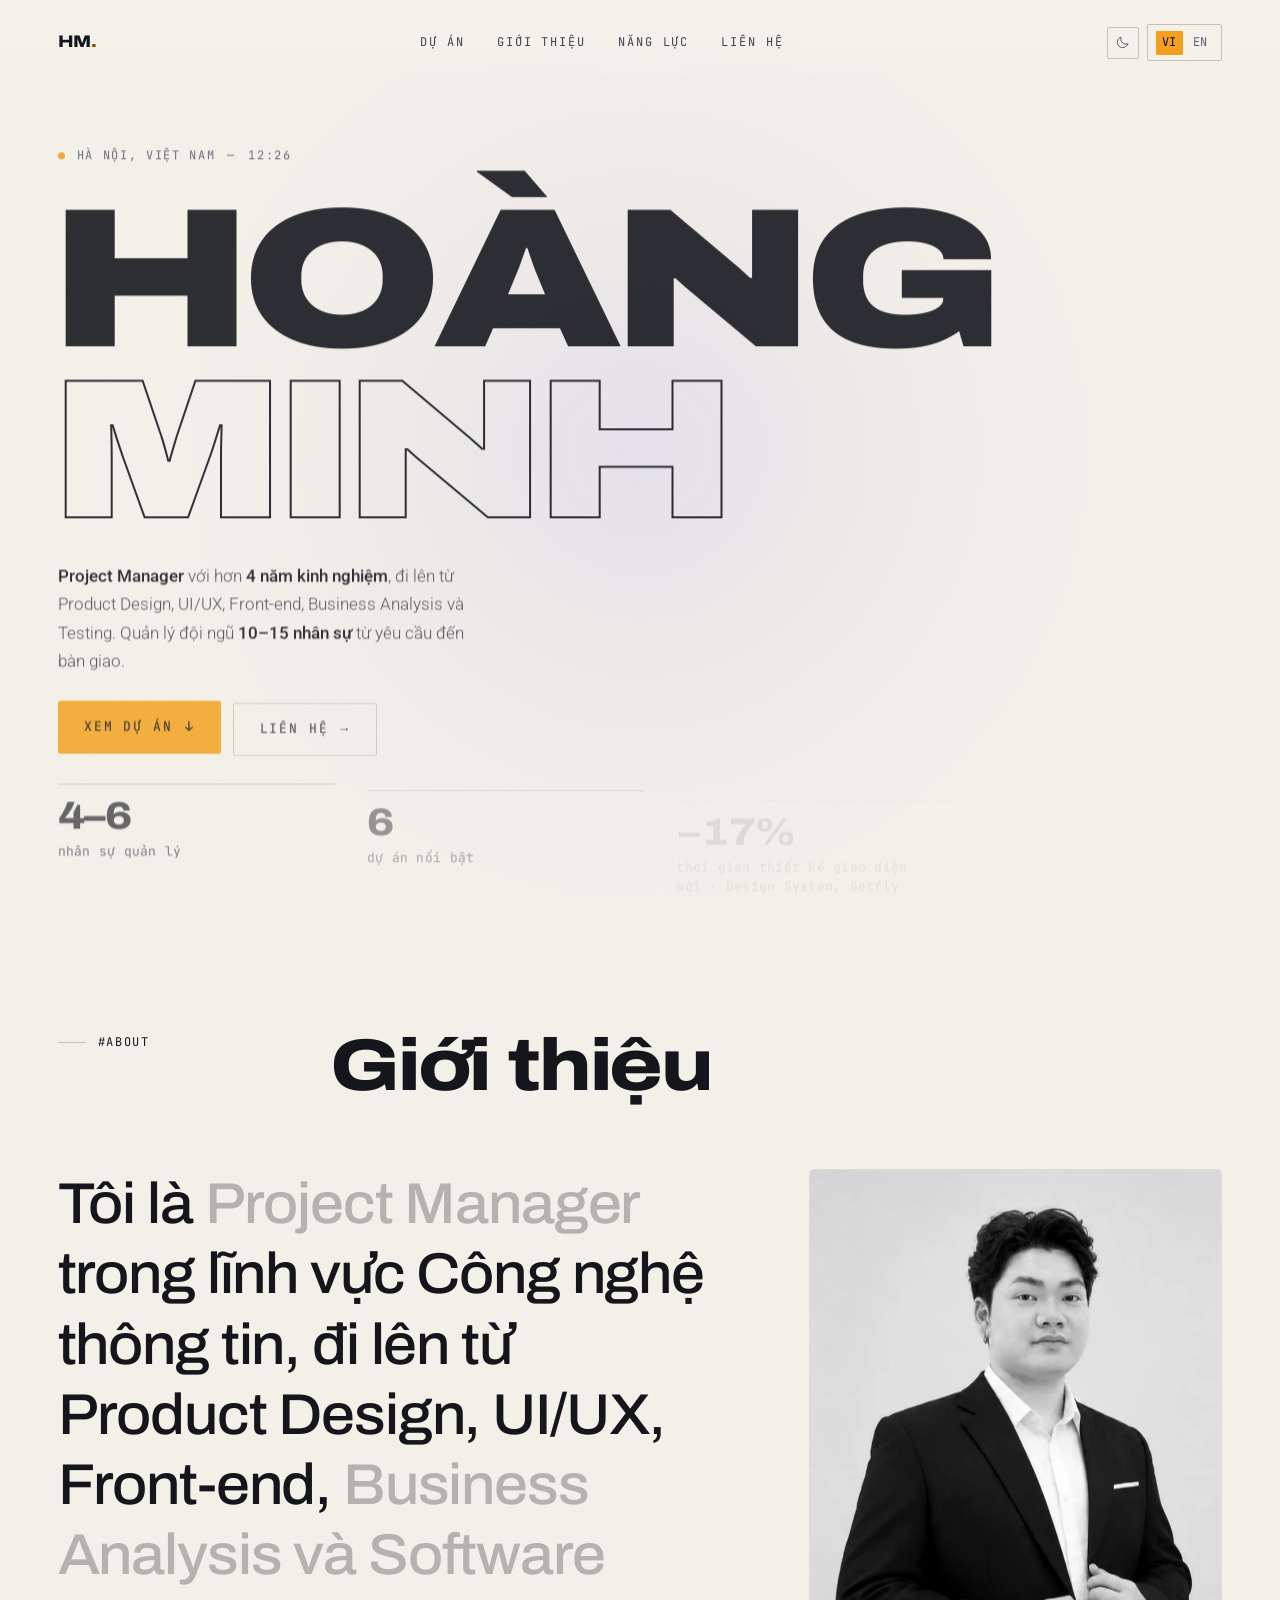
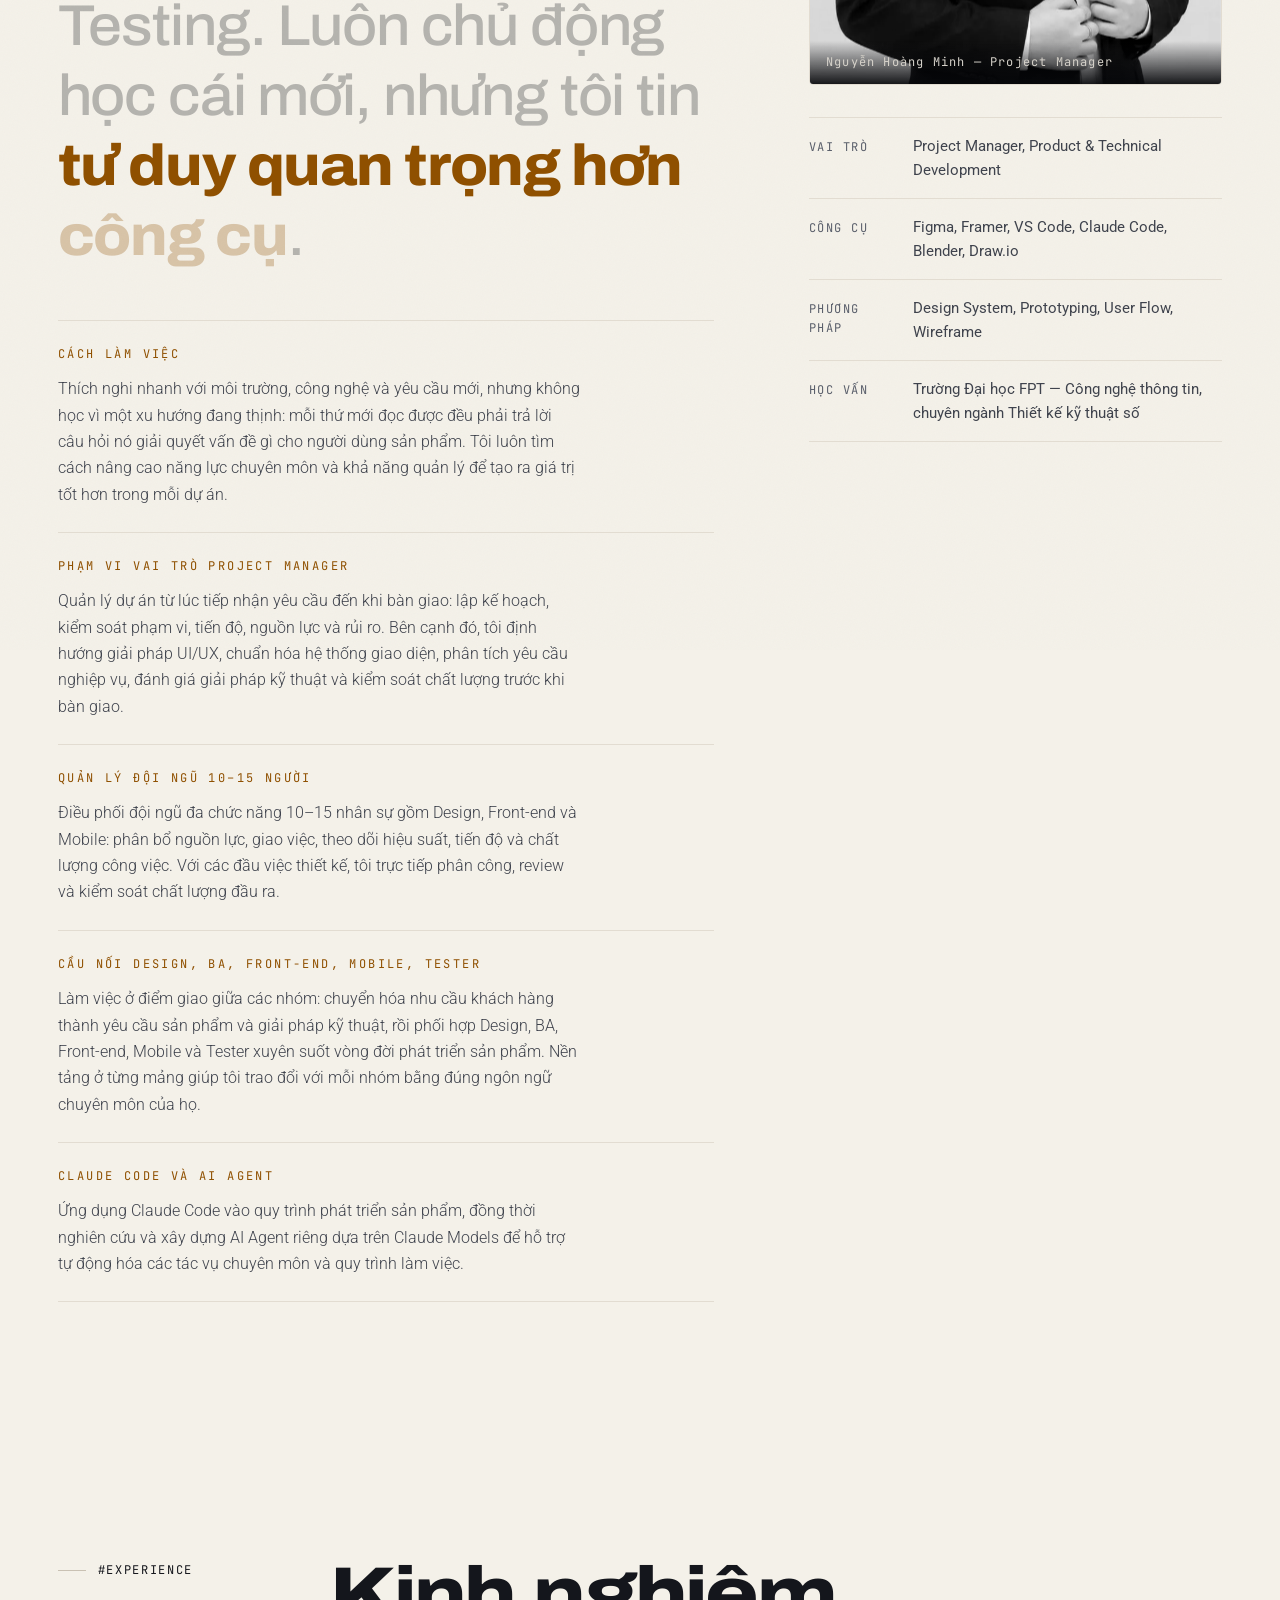
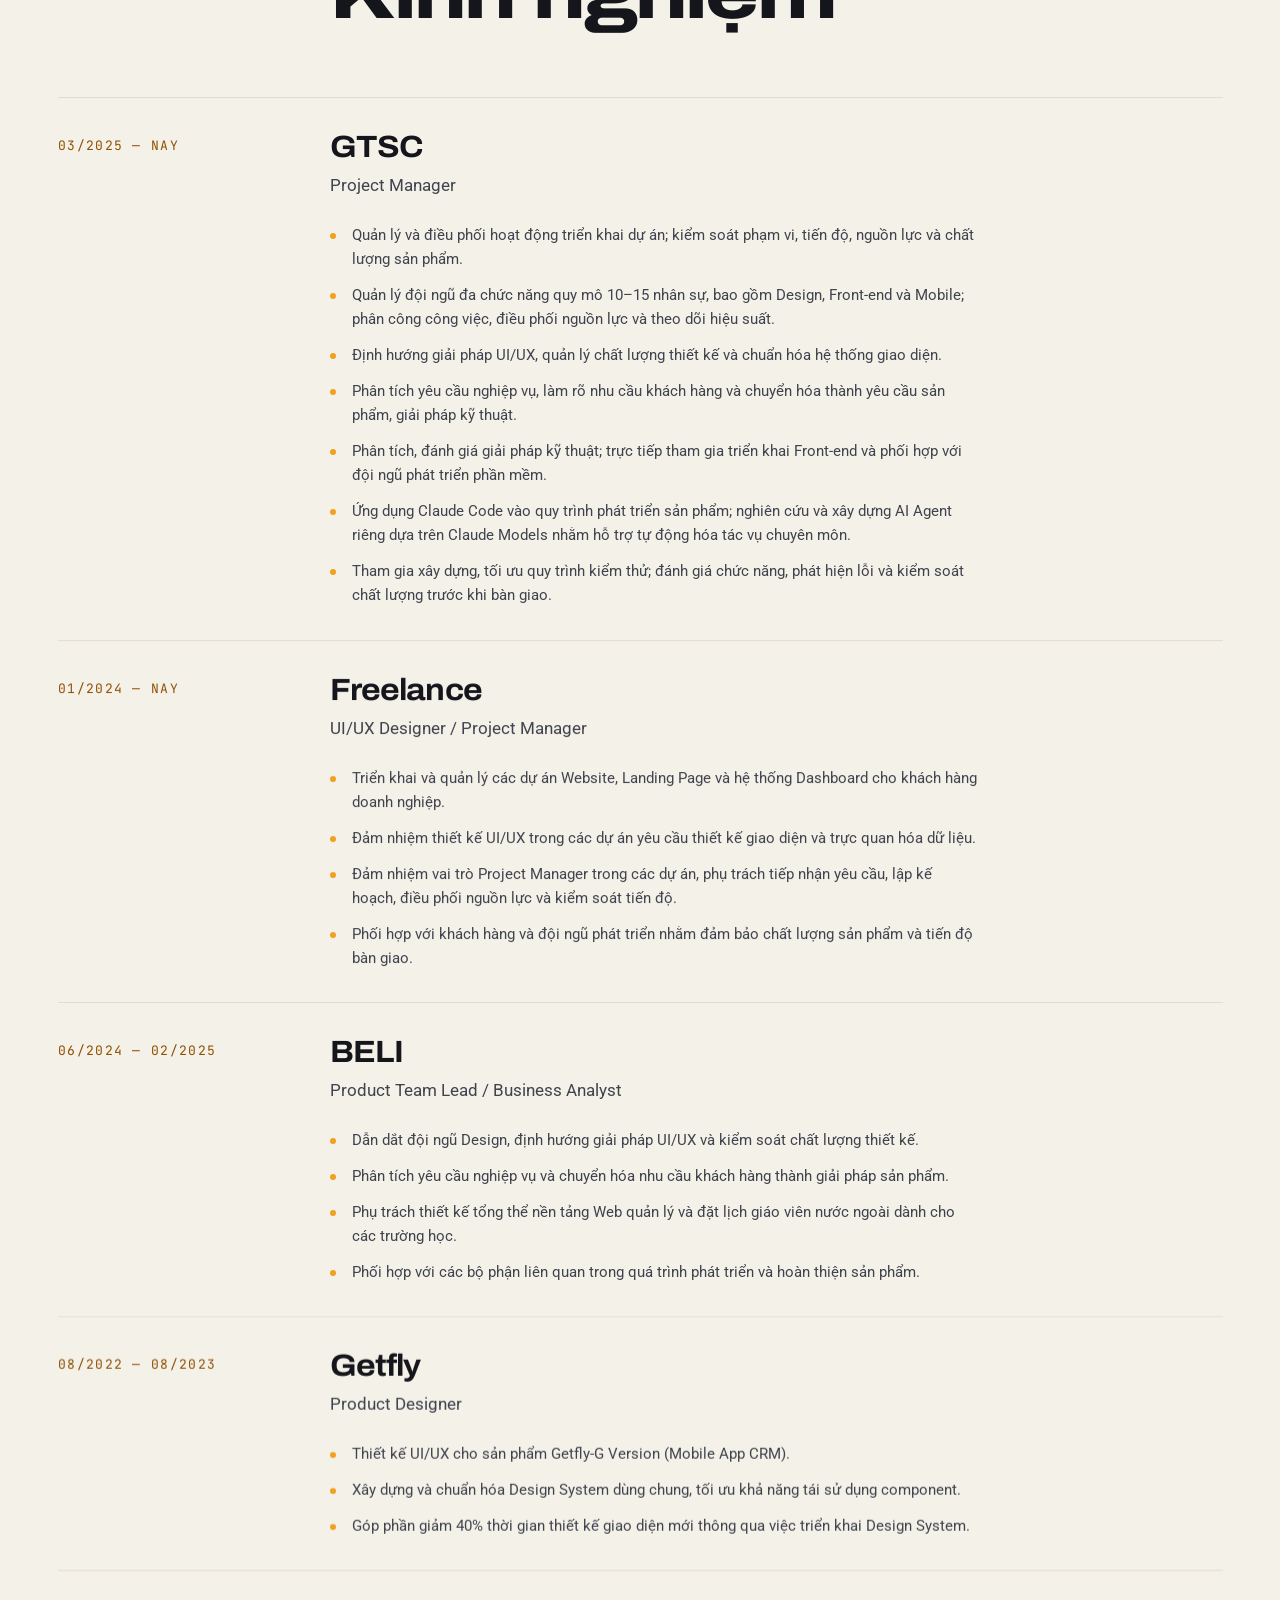
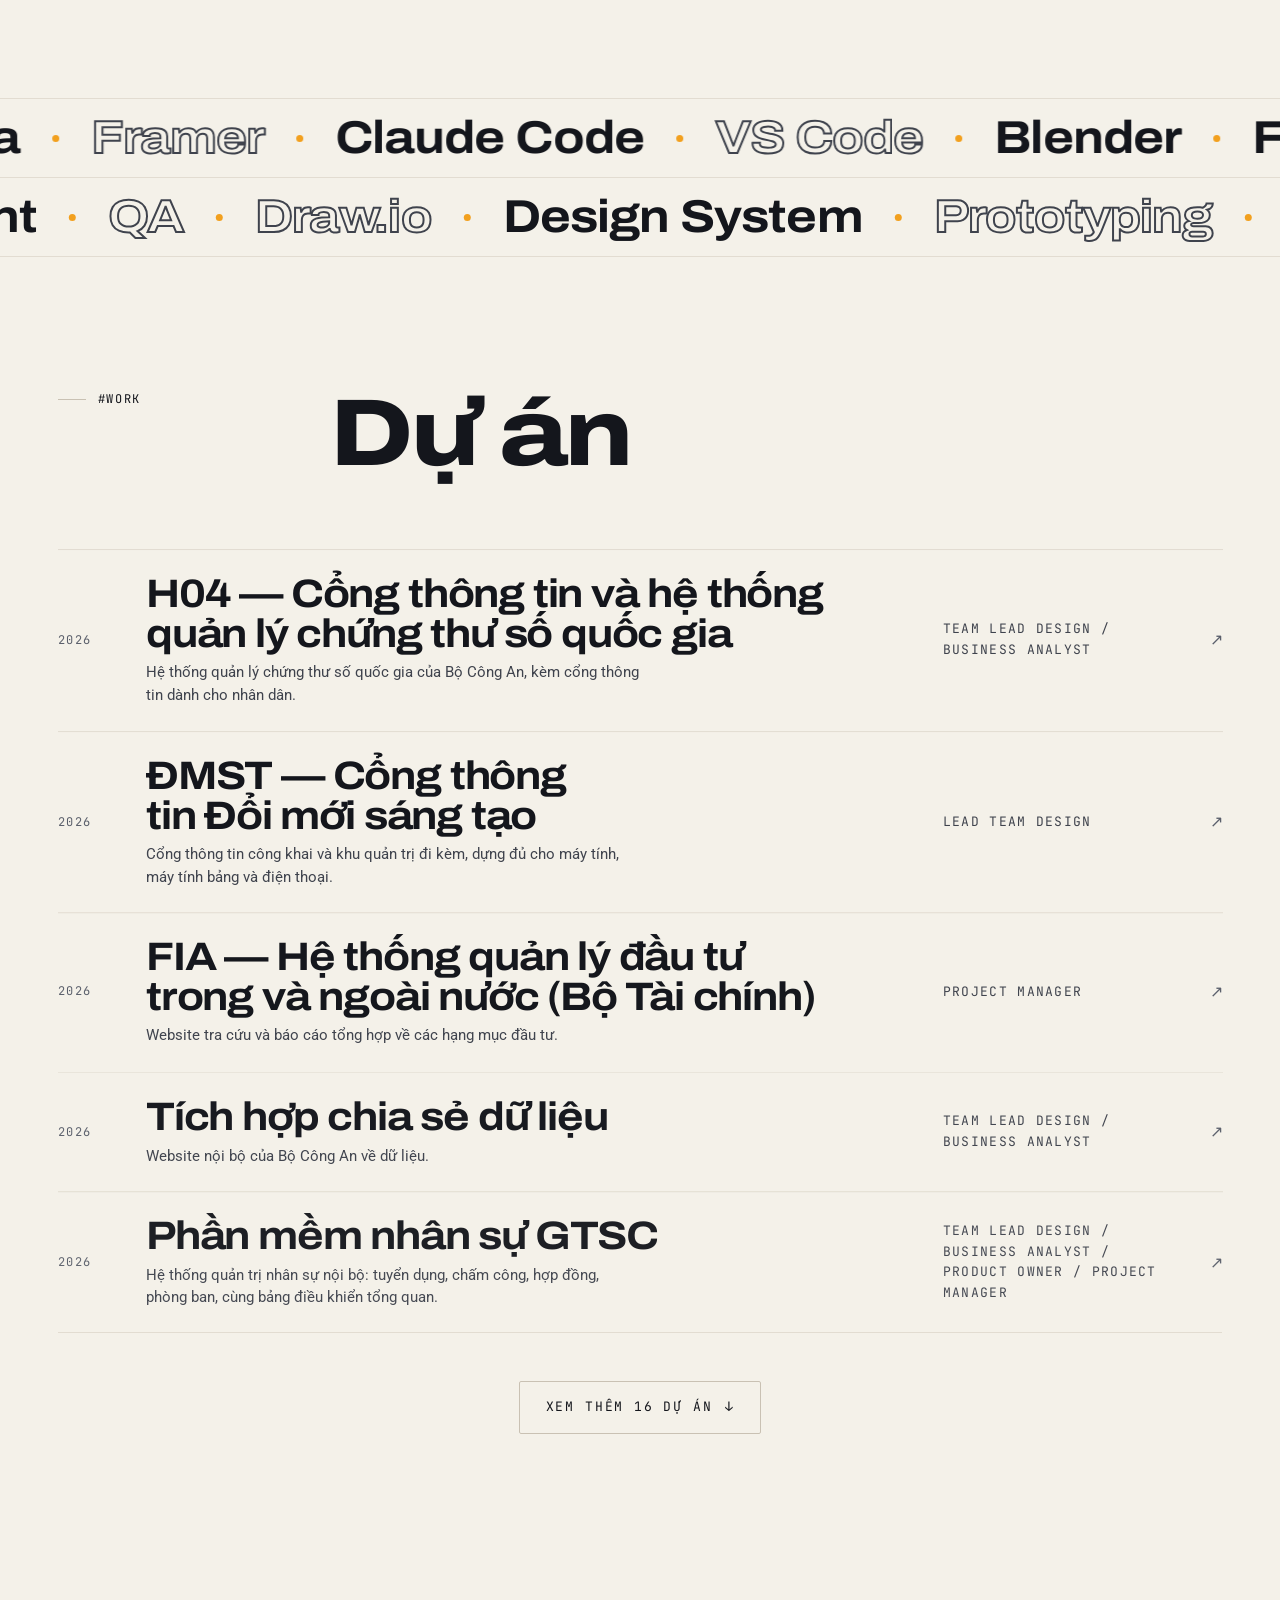
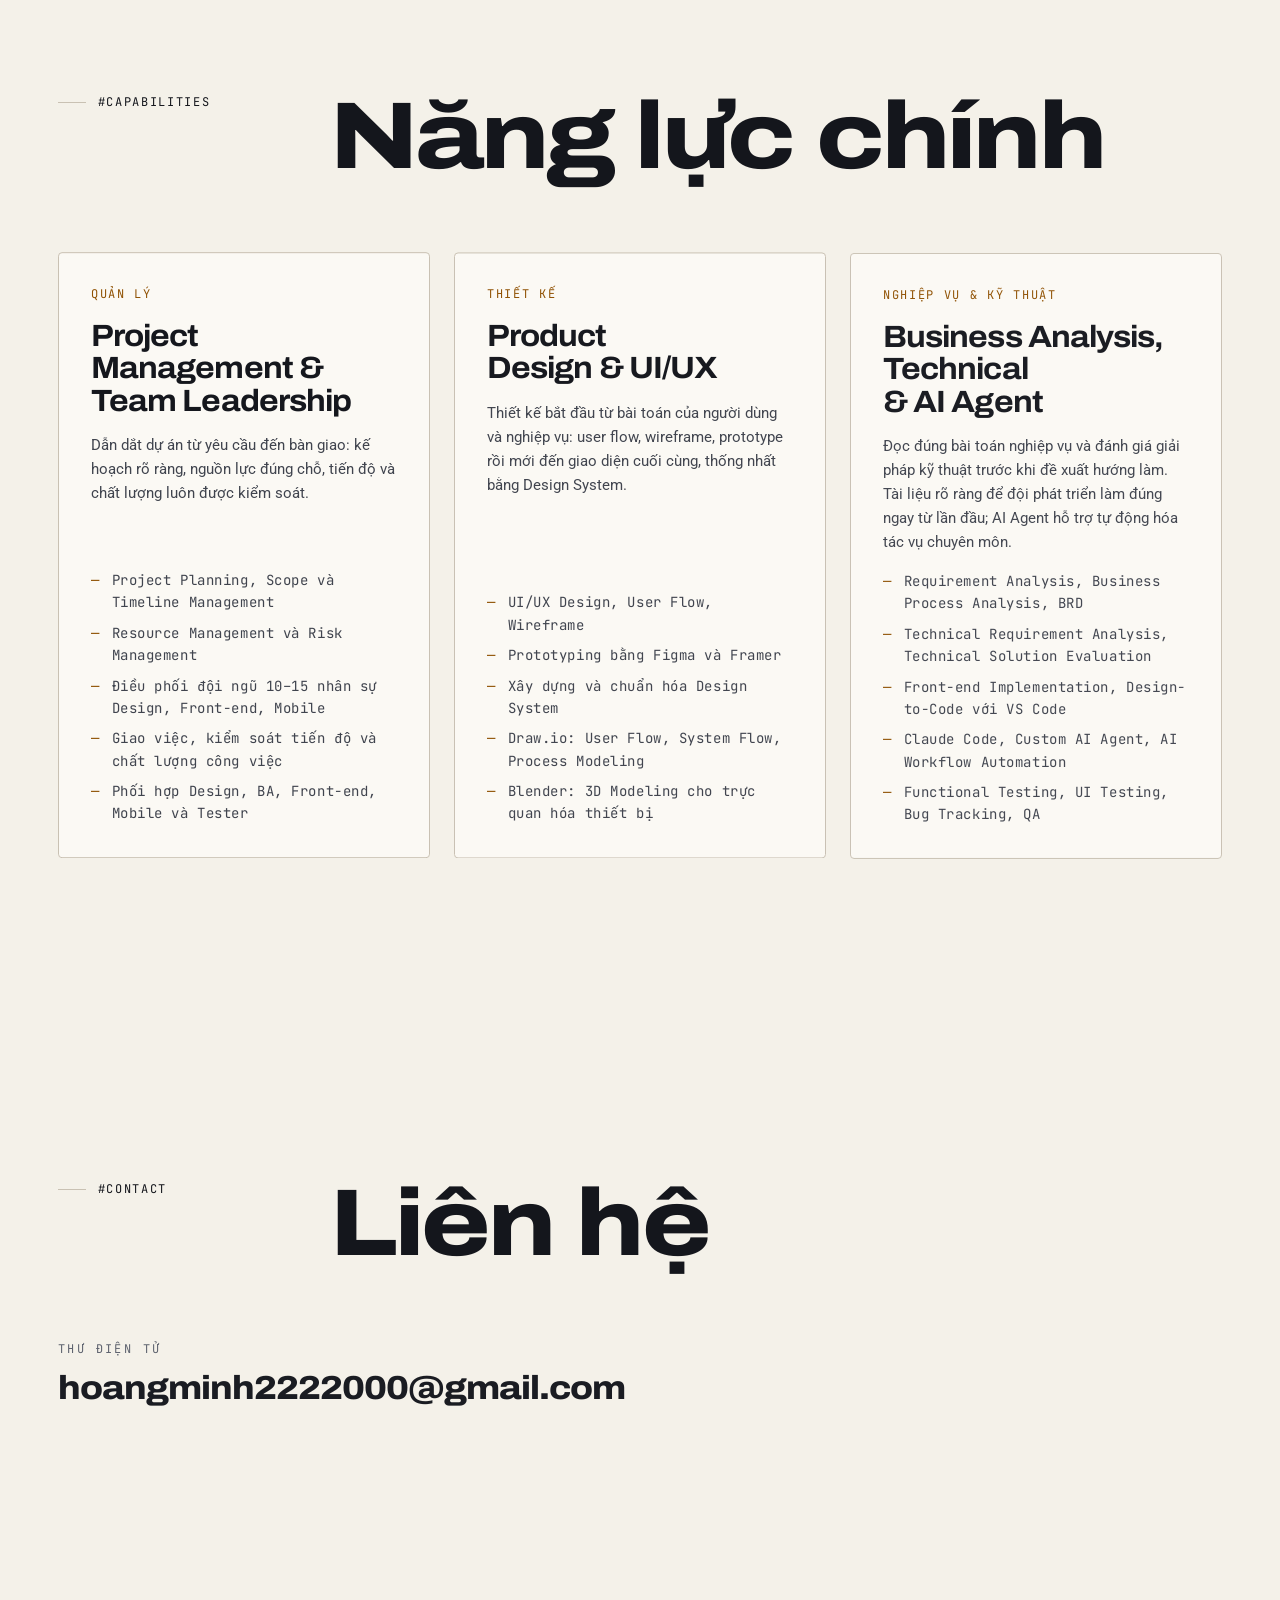
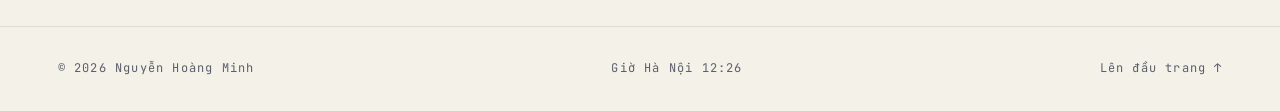
==== commit 25a27abf: "Cập nhật ảnh dự án 422 từ bản demo HTML và thêm 10 ảnh Android cho Vinatex - 422: thay 12 ảnh bằng ả" ====
--- a/index.html
+++ b/index.html
@@ -212,8 +212,8 @@
 
         <div class="about__aside">
           <figure class="portrait" data-reveal>
-            <img src="assets/img/portrait.svg" alt="" width="800" height="1000" loading="lazy">
-            <figcaption class="portrait__cap" data-i18n="about.cap">Ảnh chân dung — thay file tại assets/img/portrait.svg</figcaption>
+            <img src="assets/img/portrait.webp" alt="Chân dung Nguyễn Hoàng Minh" width="800" height="1000" loading="lazy">
+            <figcaption class="portrait__cap" data-i18n="about.cap">Nguyễn Hoàng Minh — Project Manager</figcaption>
           </figure>
 
           <div class="notes" data-reveal>
@@ -445,12 +445,6 @@
       <div class="contact__info" data-reveal>
         <p class="eyebrow" data-i18n="contact.mailLabel">Thư điện tử</p>
         <a class="contact__mail" href="mailto:hoangminh2222000@gmail.com" data-cursor="copy">hoangminh2222000@gmail.com</a>
-
-        <div class="contact__socials">
-          <a class="tag" href="https://github.com/" target="_blank" rel="noopener noreferrer">GitHub</a>
-          <a class="tag" href="https://www.linkedin.com/" target="_blank" rel="noopener noreferrer">LinkedIn</a>
-          <a class="tag" href="https://zalo.me/" target="_blank" rel="noopener noreferrer">Zalo</a>
-        </div>
       </div>
     </div>
   </section>
@@ -459,7 +453,7 @@
 
 <footer class="footer">
   <div class="shell footer__grid">
-    <span>© 2026 Nguyễn Hoàng Minh —<span data-i18n="footer.rights">Tự viết tay, không dùng khung dựng sẵn</span></span>
+    <span>© 2026 Nguyễn Hoàng Minh</span>
     <span><span data-i18n="footer.clock">Giờ Hà Nội</span> <span data-clock>--:--</span></span>
     <a class="footer__top" href="#hero" data-scroll-to="#hero">
       <span data-i18n="footer.top">Lên đầu trang</span>
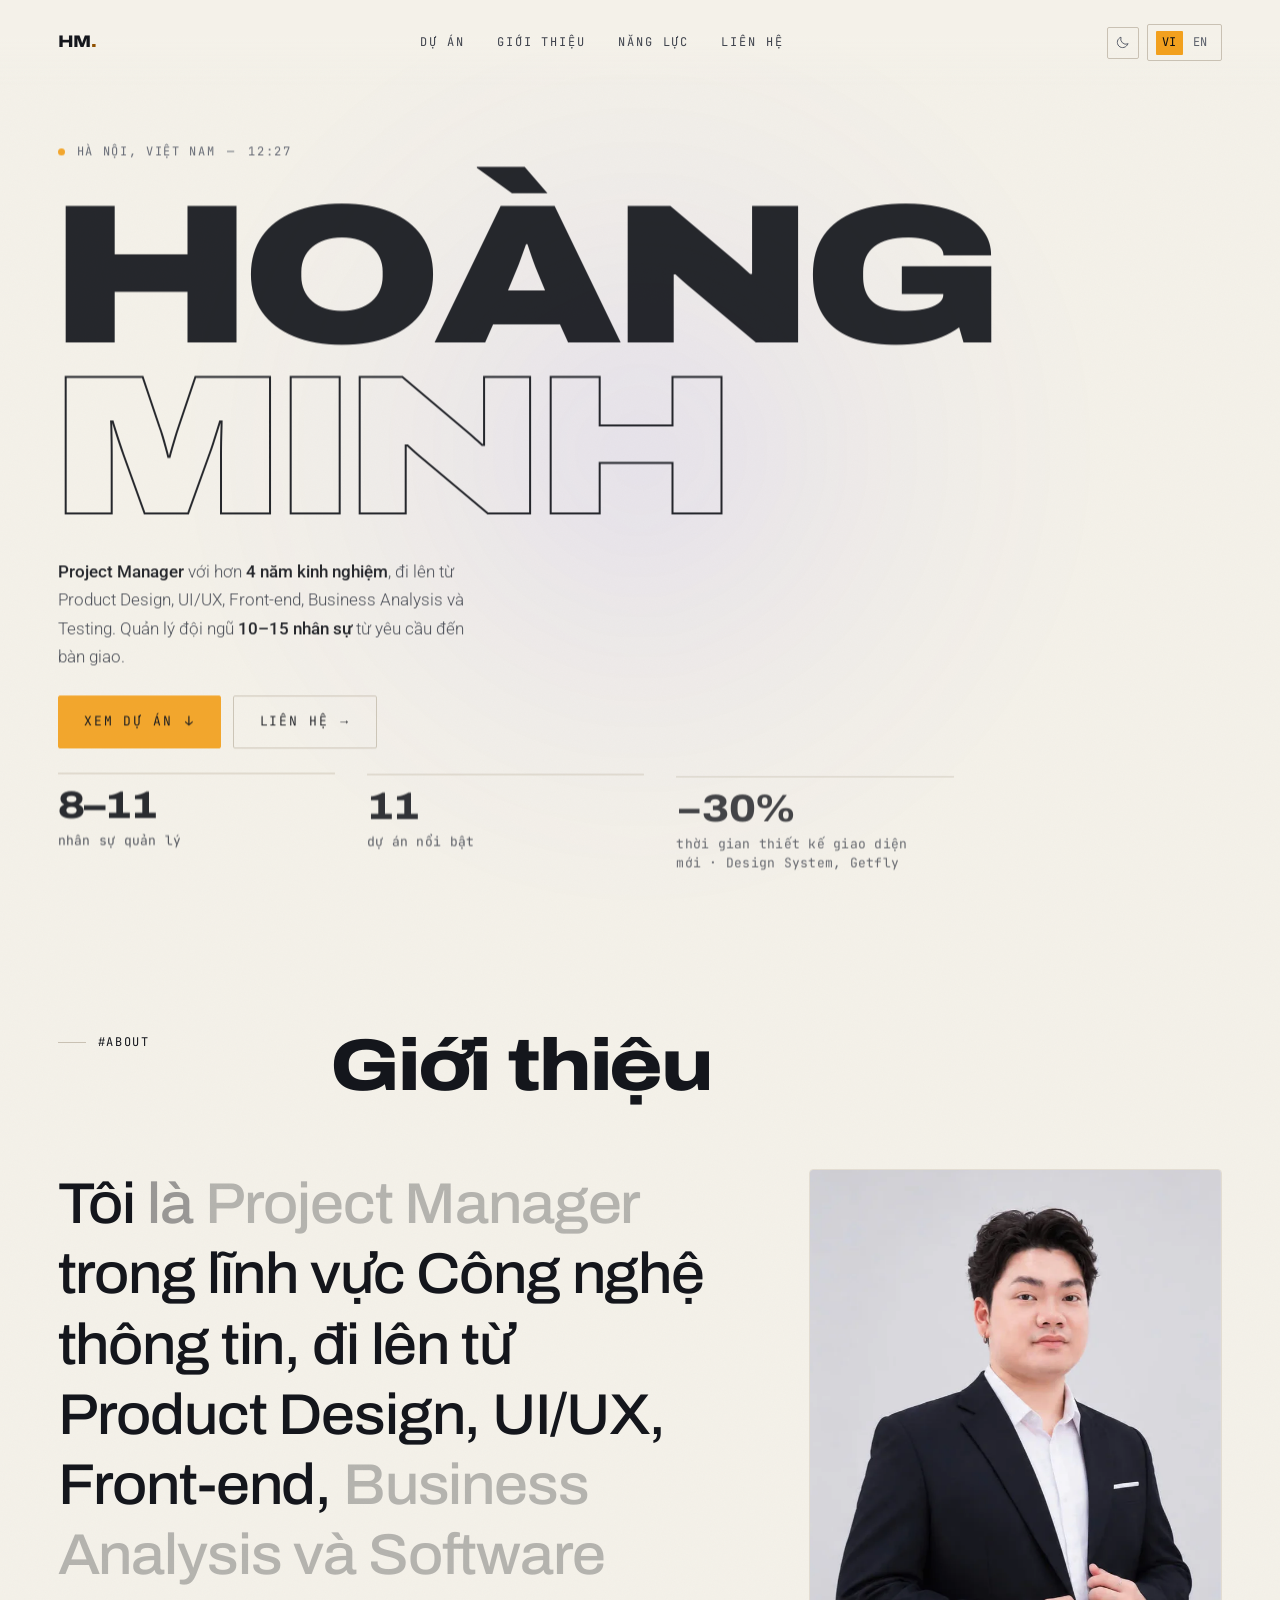
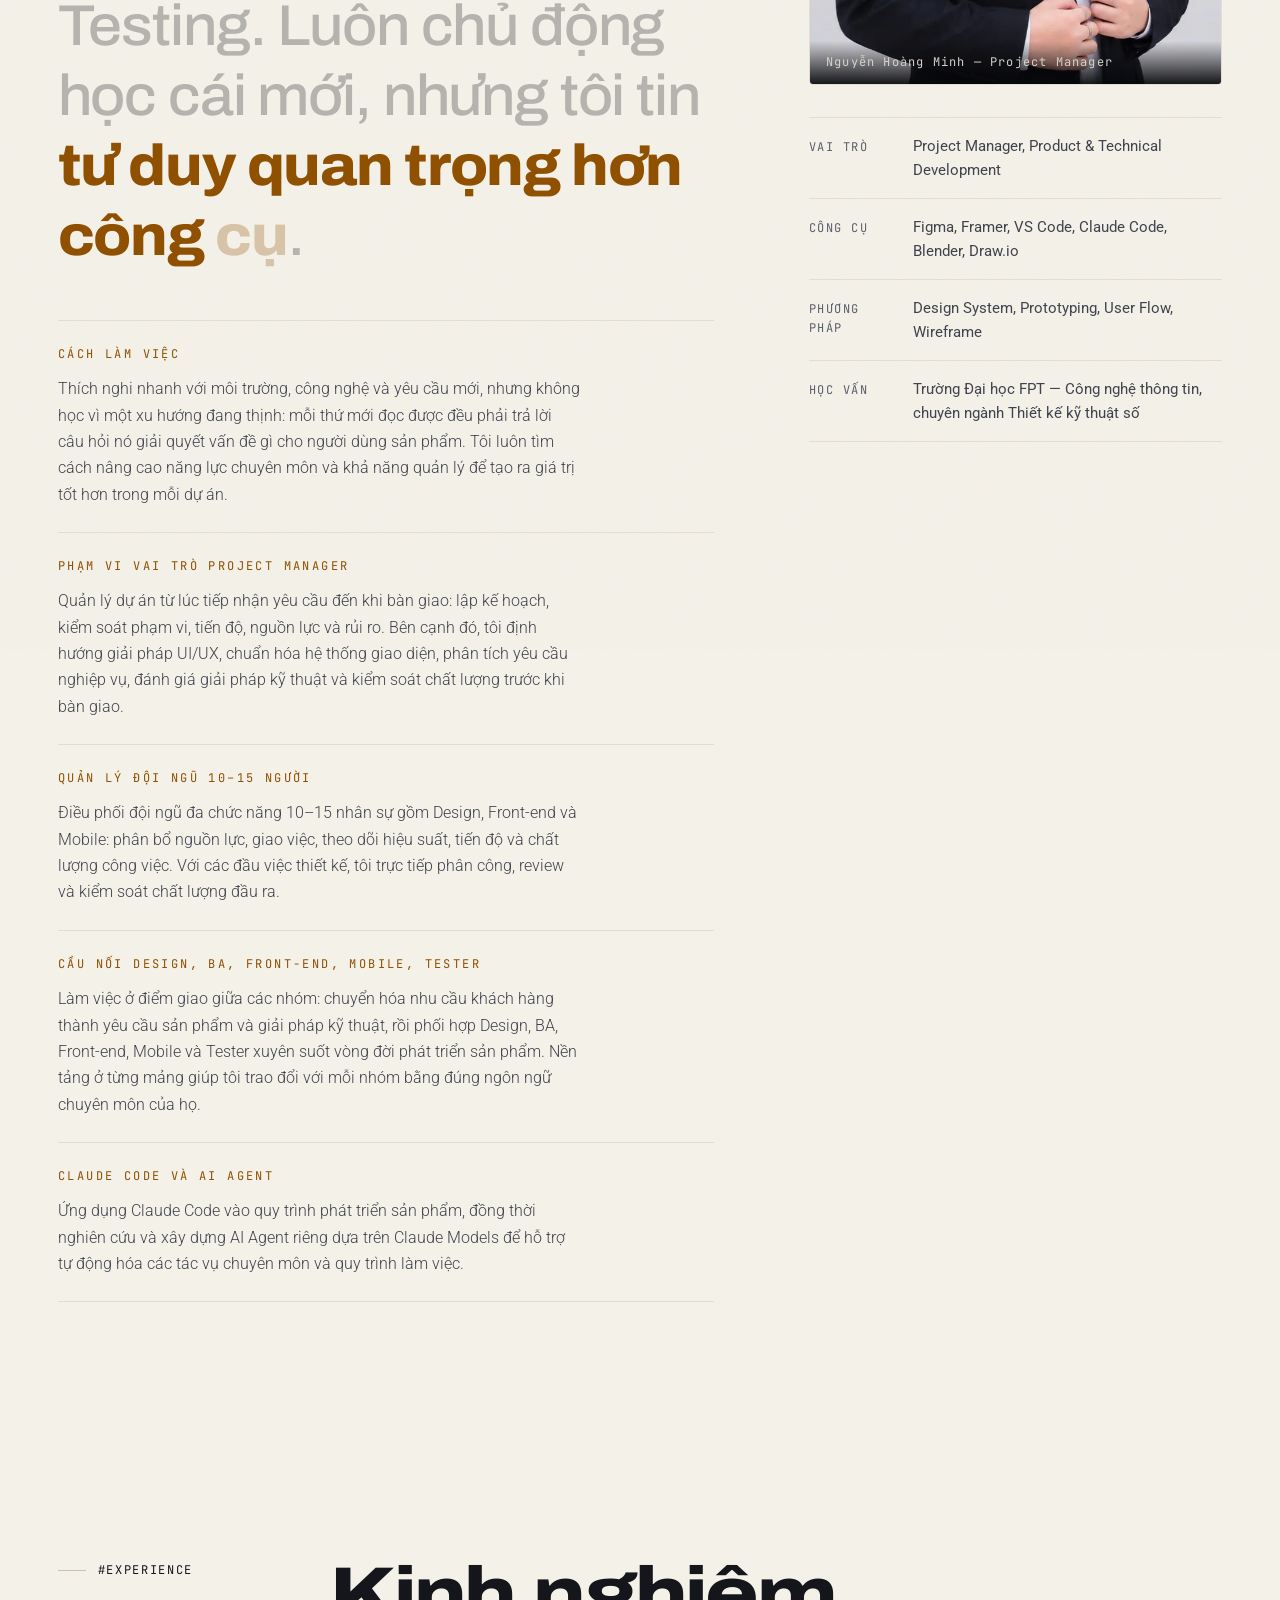
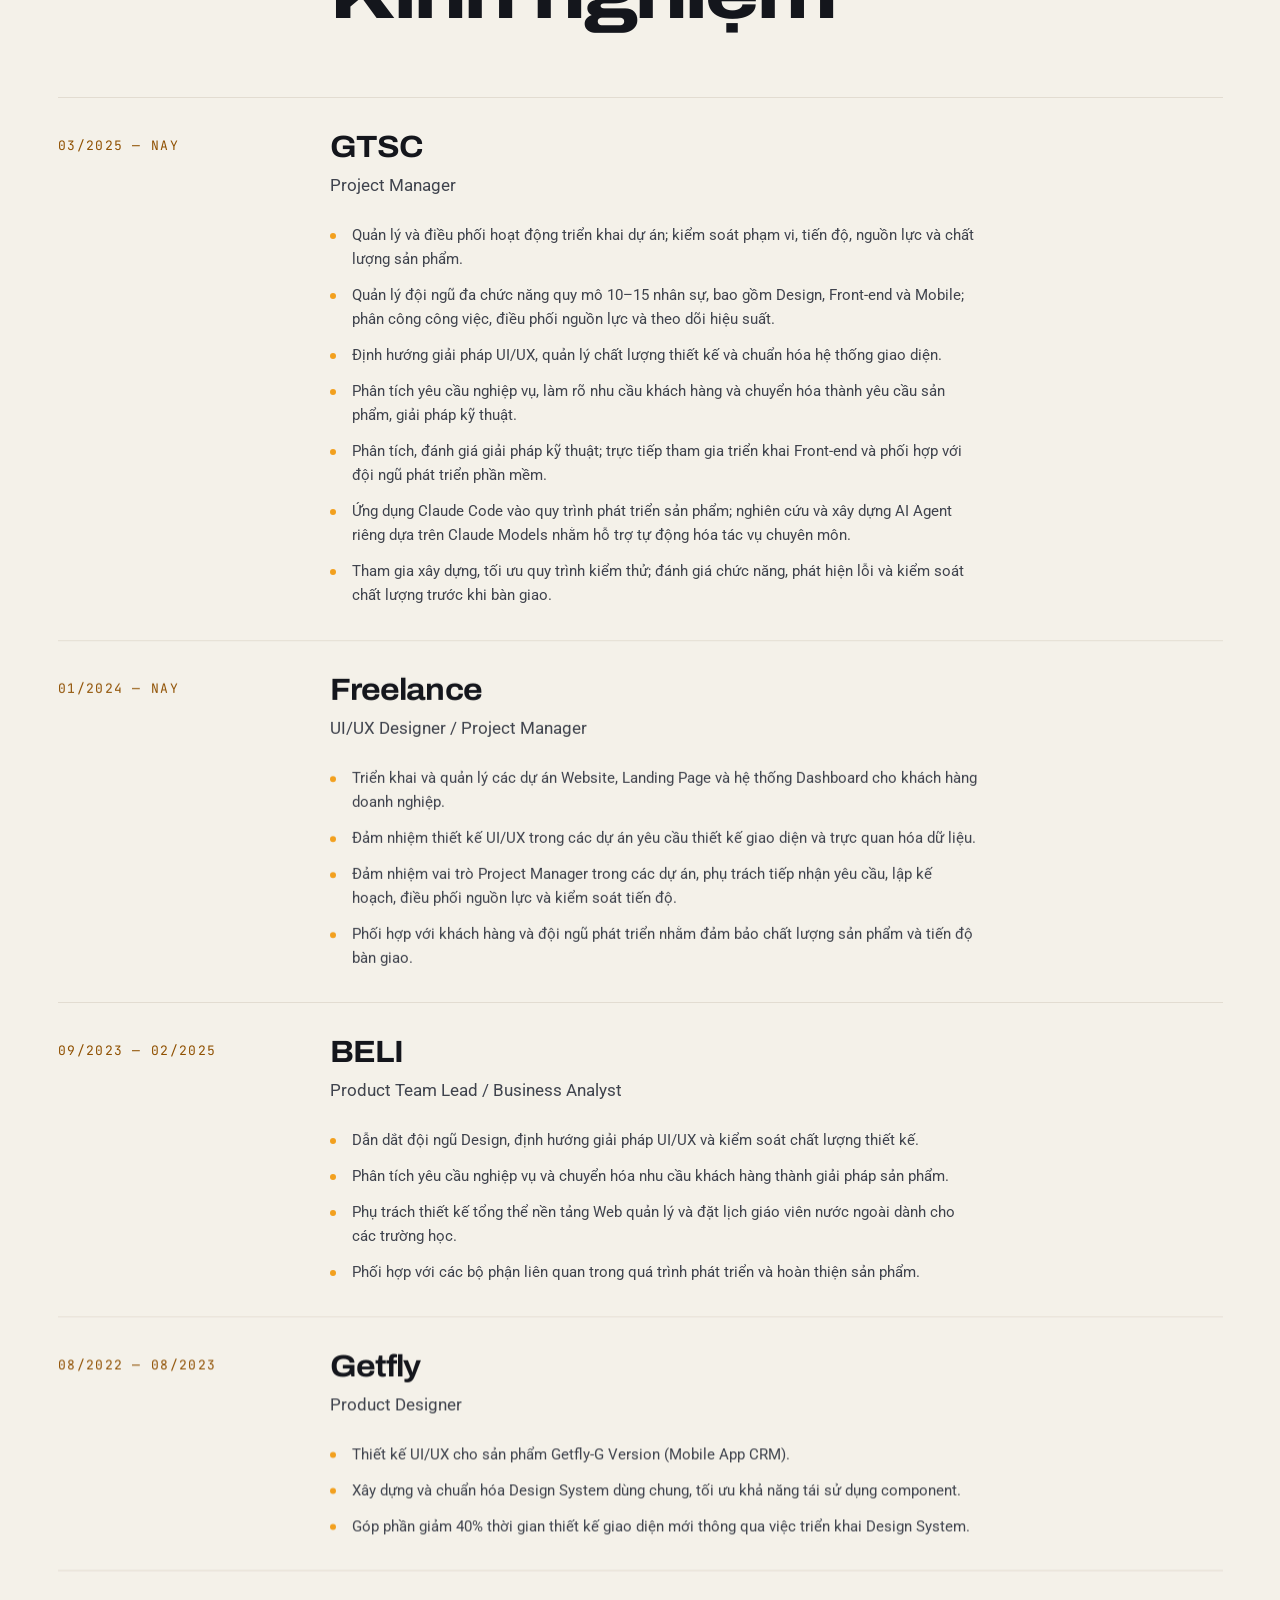
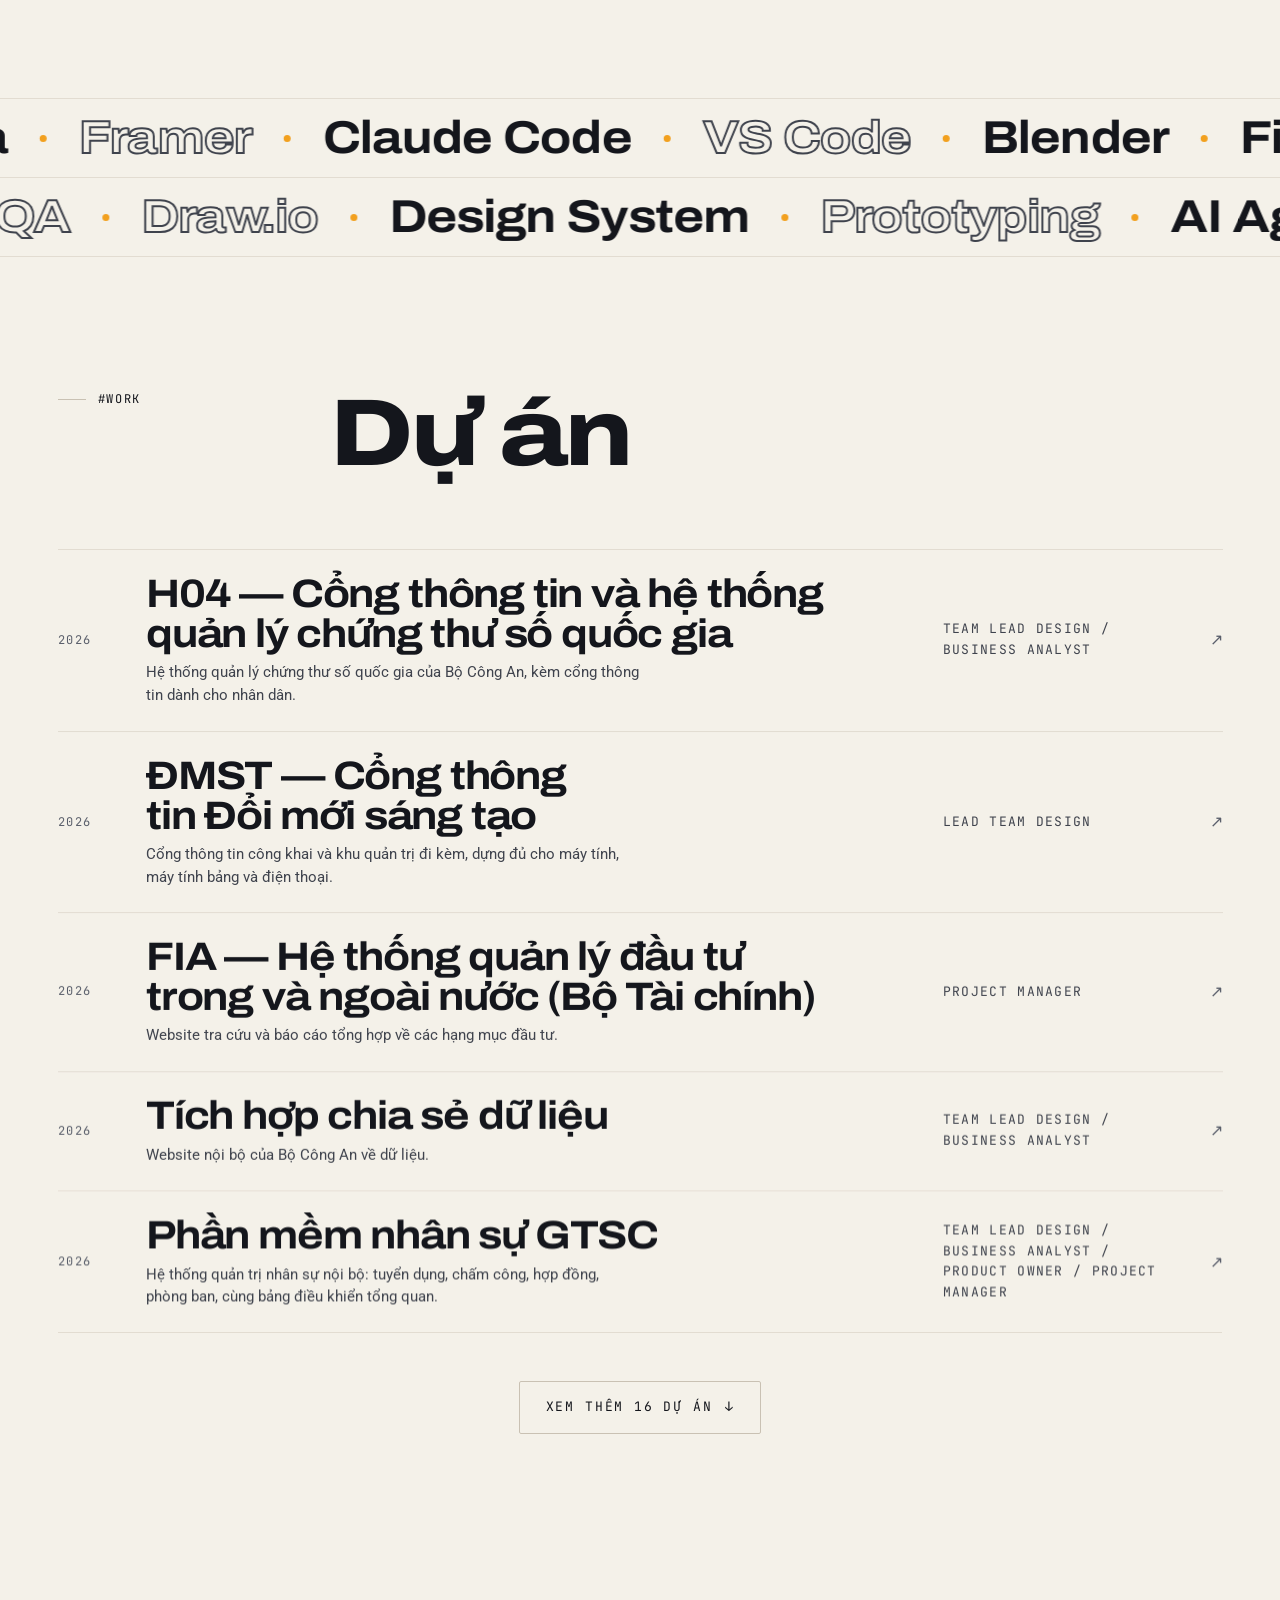
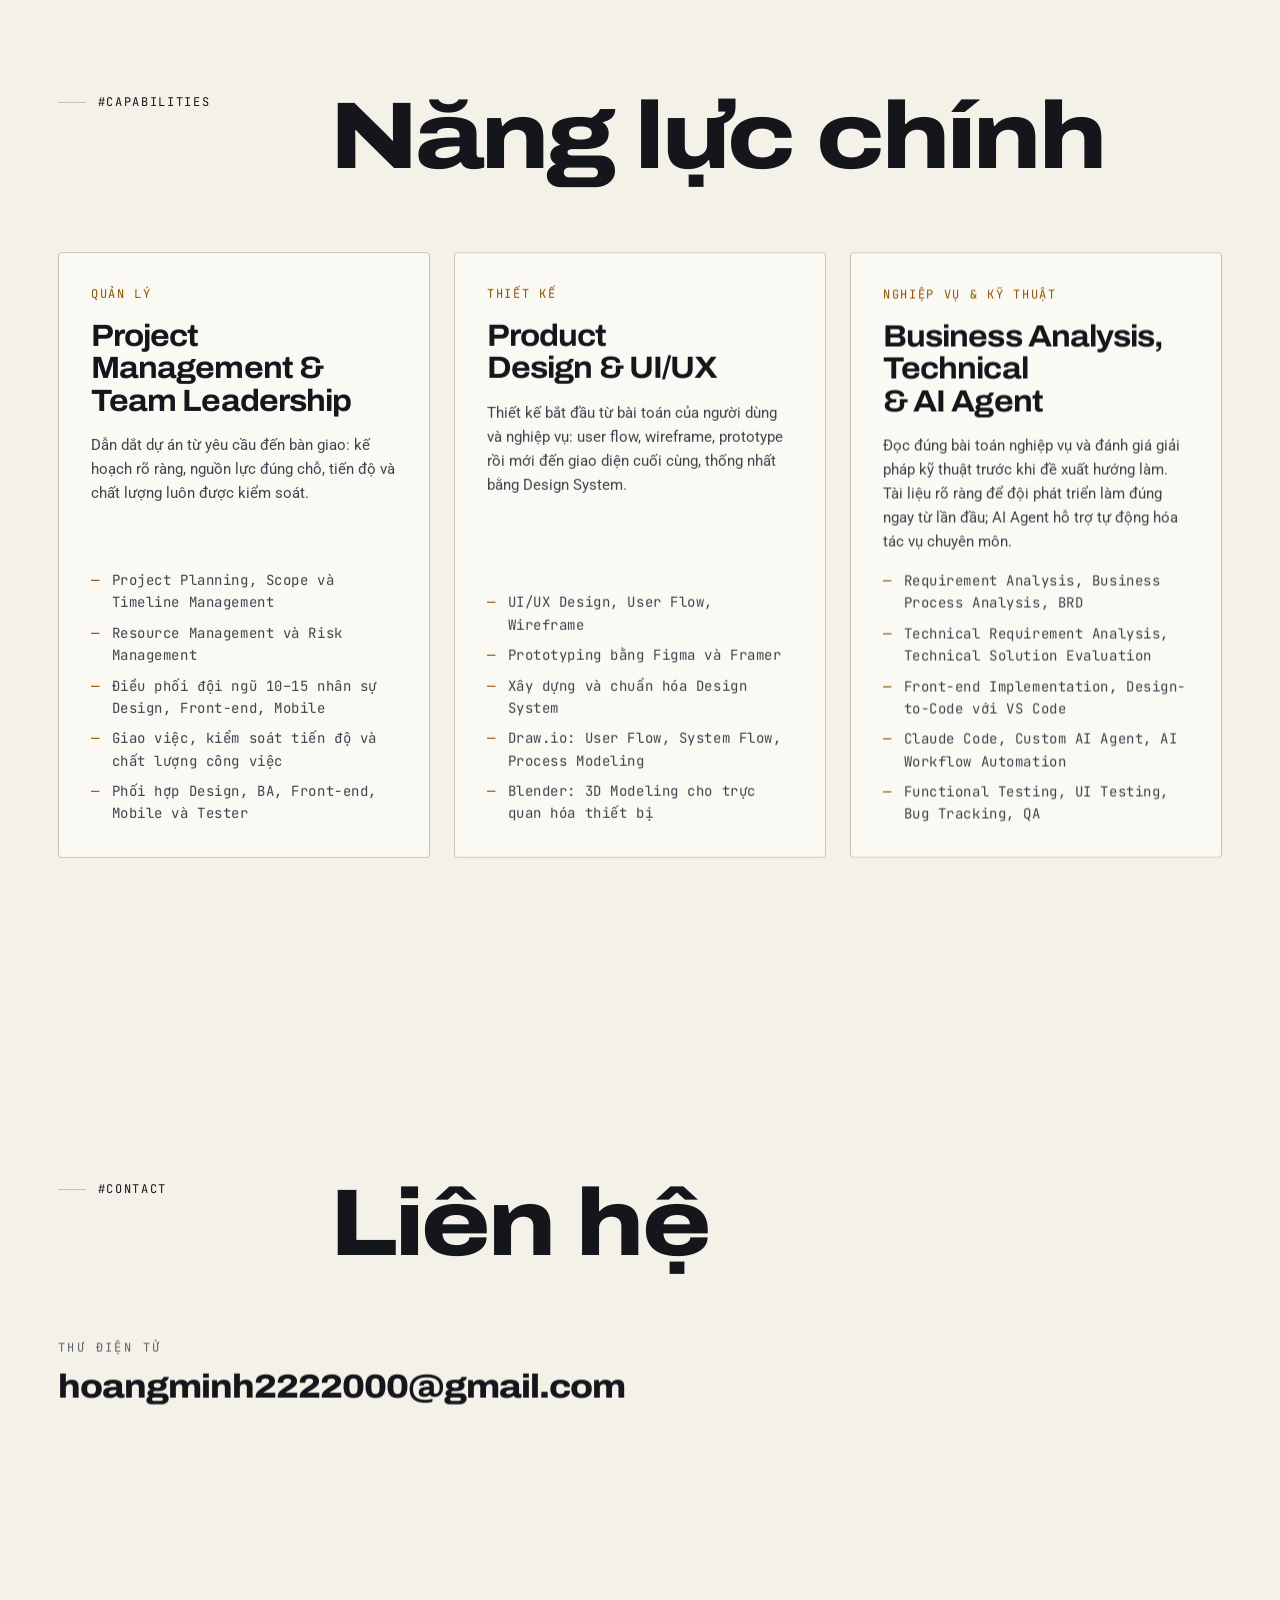
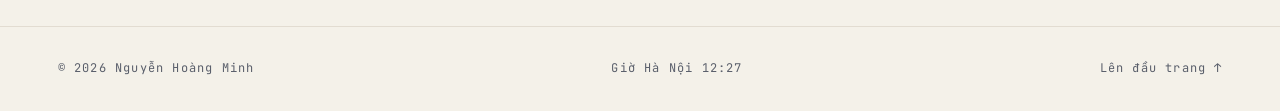
==== commit fde503cc: "Đổi tiêu đề thành Portfolio, ảnh đại diện luôn có màu, sửa mốc BELI, tải lại về đầu trang - Tiêu đề " ====
--- a/index.html
+++ b/index.html
@@ -3,7 +3,7 @@
 <head>
 <meta charset="utf-8">
 <meta name="viewport" content="width=device-width, initial-scale=1">
-<title>Nguyễn Hoàng Minh — Project Manager | Product & Technical Development</title>
+<title>Portfolio</title>
 <meta name="description" content="Project Manager với nền tảng Product Design, UI/UX, Front-end, Business Analysis và Software Testing; quản lý đội ngũ 10–15 nhân sự từ yêu cầu đến bàn giao. Hà Nội.">
 <meta name="author" content="Nguyễn Hoàng Minh">
 <meta name="theme-color" content="#06070a">
@@ -26,12 +26,26 @@
   document.documentElement.setAttribute("data-theme", theme);
   var meta = document.querySelector('meta[name="theme-color"]');
   if (meta) meta.setAttribute("content", theme === "light" ? "#f4f1e9" : "#06070a");
+
+  /* Tải lại trang (F5, Ctrl+F5): luôn về đầu trang, không để trình duyệt
+     khôi phục vị trí cuộn cũ và bỏ #neo trên địa chỉ. */
+  try {
+    var nav = performance.getEntriesByType("navigation")[0];
+    if (nav && nav.type === "reload") {
+      if ("scrollRestoration" in history) history.scrollRestoration = "manual";
+      if (location.hash) history.replaceState(null, "", location.pathname + location.search);
+      var top = function () { window.scrollTo(0, 0); };
+      top();
+      addEventListener("DOMContentLoaded", top);
+      addEventListener("load", top);
+    }
+  } catch (err) { /* trình duyệt cũ — giữ hành vi mặc định */ }
 })();
 </script>
 
 <!-- Thẻ chia sẻ: quyết định trang trông thế nào khi gửi qua Zalo, LinkedIn, Slack -->
 <meta property="og:type" content="website">
-<meta property="og:title" content="Nguyễn Hoàng Minh — Project Manager | Product & Technical Development">
+<meta property="og:title" content="Portfolio">
 <meta property="og:description" content="Project Manager với nền tảng Product Design, UI/UX, Front-end, Business Analysis và Testing; quản lý đội ngũ 10–15 nhân sự.">
 <meta property="og:image" content="assets/img/og-cover.svg">
 <meta name="twitter:card" content="summary_large_image">
@@ -284,7 +298,7 @@
         </li>
 
         <li class="exp__item" data-reveal>
-          <p class="exp__period" data-i18n="exp.3.period">06/2024 — 02/2025</p>
+          <p class="exp__period" data-i18n="exp.3.period">09/2023 — 02/2025</p>
           <div class="exp__main">
             <h3 class="exp__org">BELI</h3>
             <p class="exp__role" data-i18n="exp.3.role">Product Team Lead / Business Analyst</p>
--- a/css/sections.css
+++ b/css/sections.css
@@ -143,11 +143,8 @@
   width: 100%;
   height: 112%;                 /* dư chiều cao để còn chỗ trôi thị sai */
   object-fit: cover;
-  filter: grayscale(1) contrast(1.08);
-  transition: filter var(--dur-slow) var(--ease-out);
   will-change: transform;
 }
-.portrait:hover img { filter: grayscale(0) contrast(1); }
 .portrait__cap {
   position: absolute;
   left: 0;
